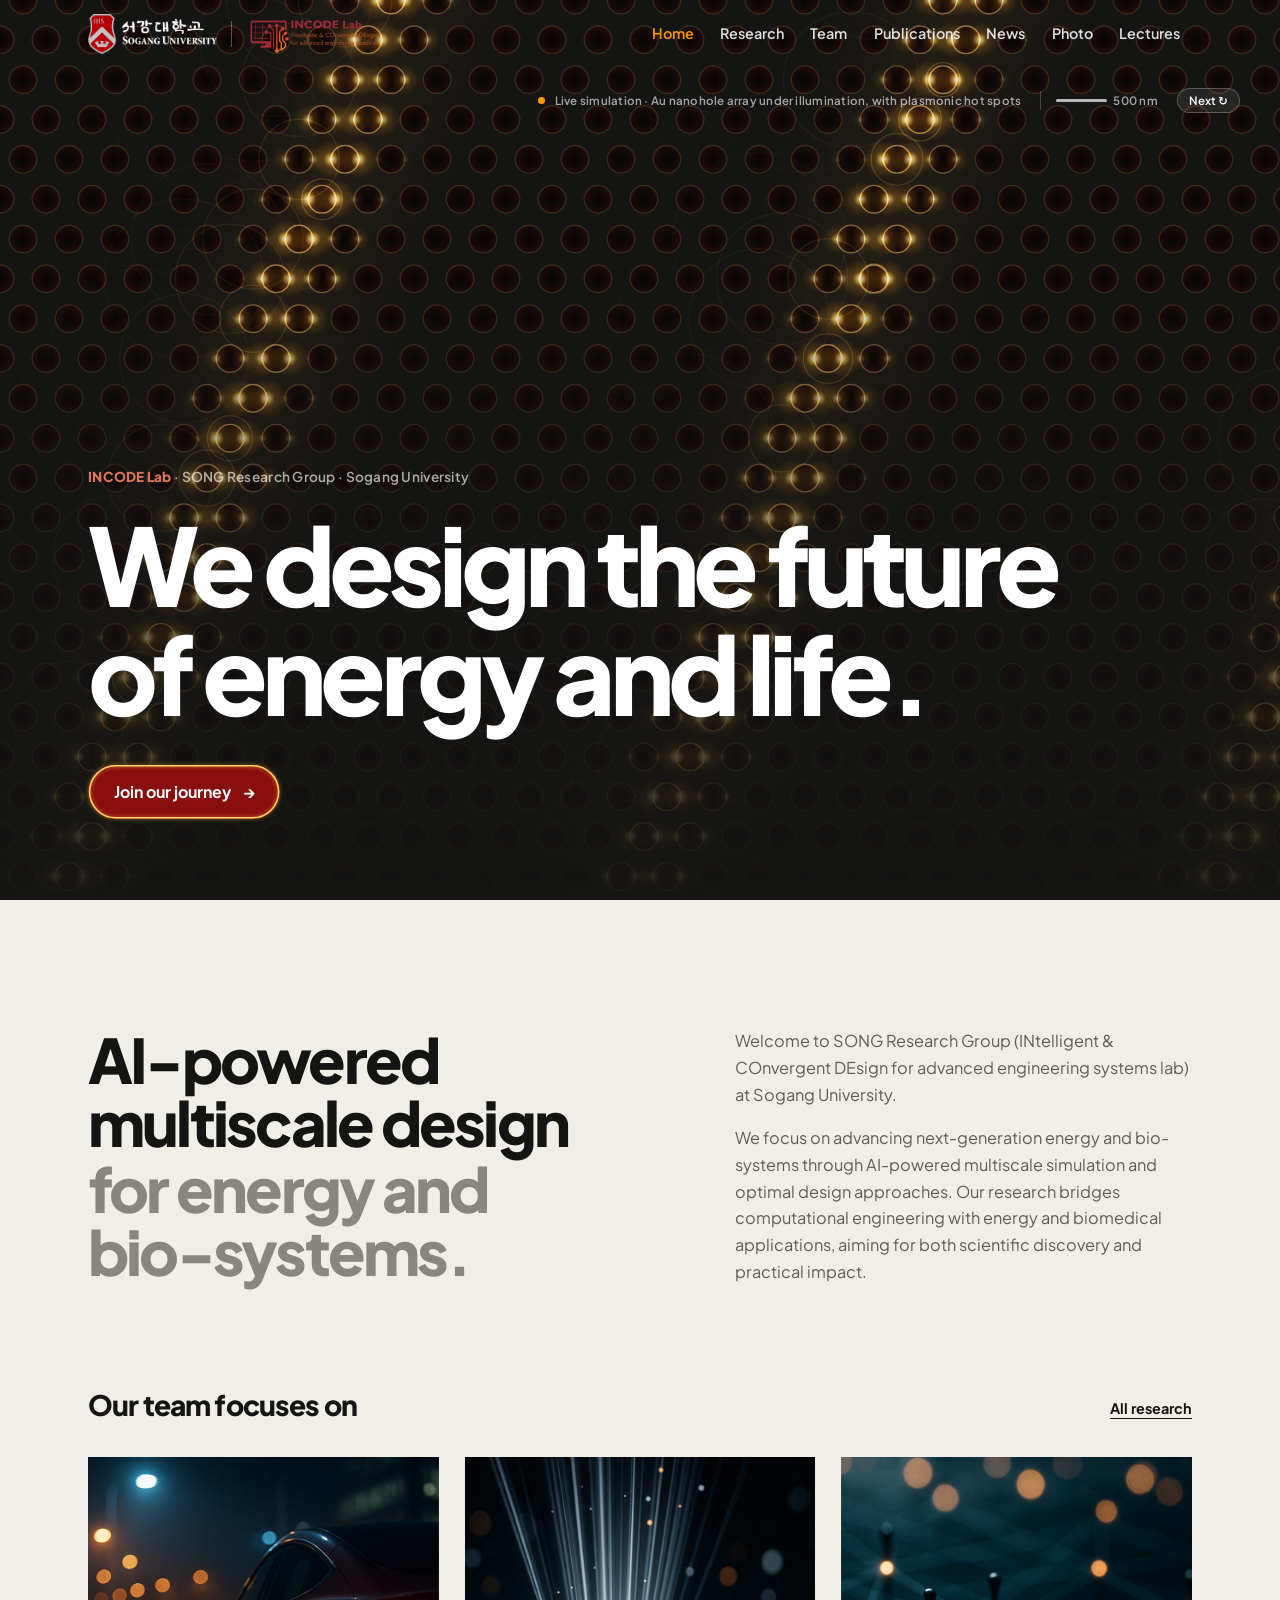
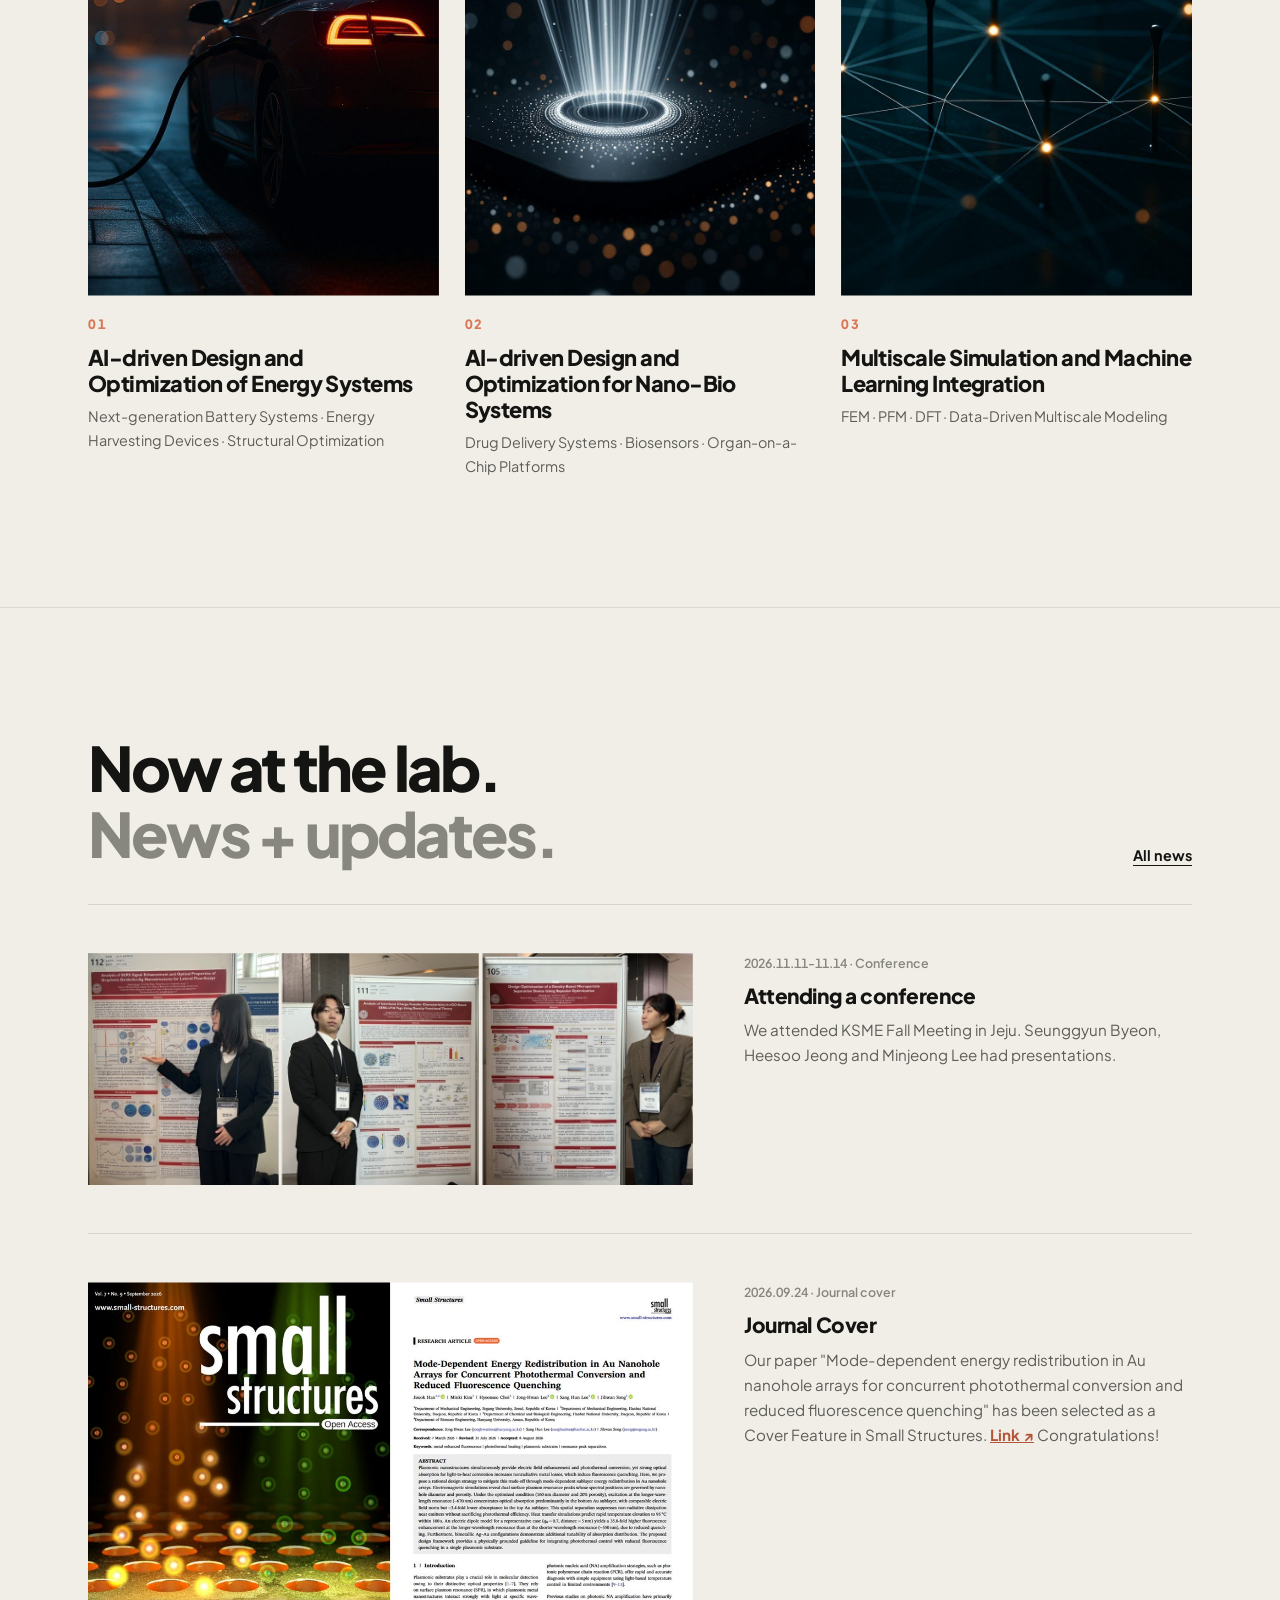
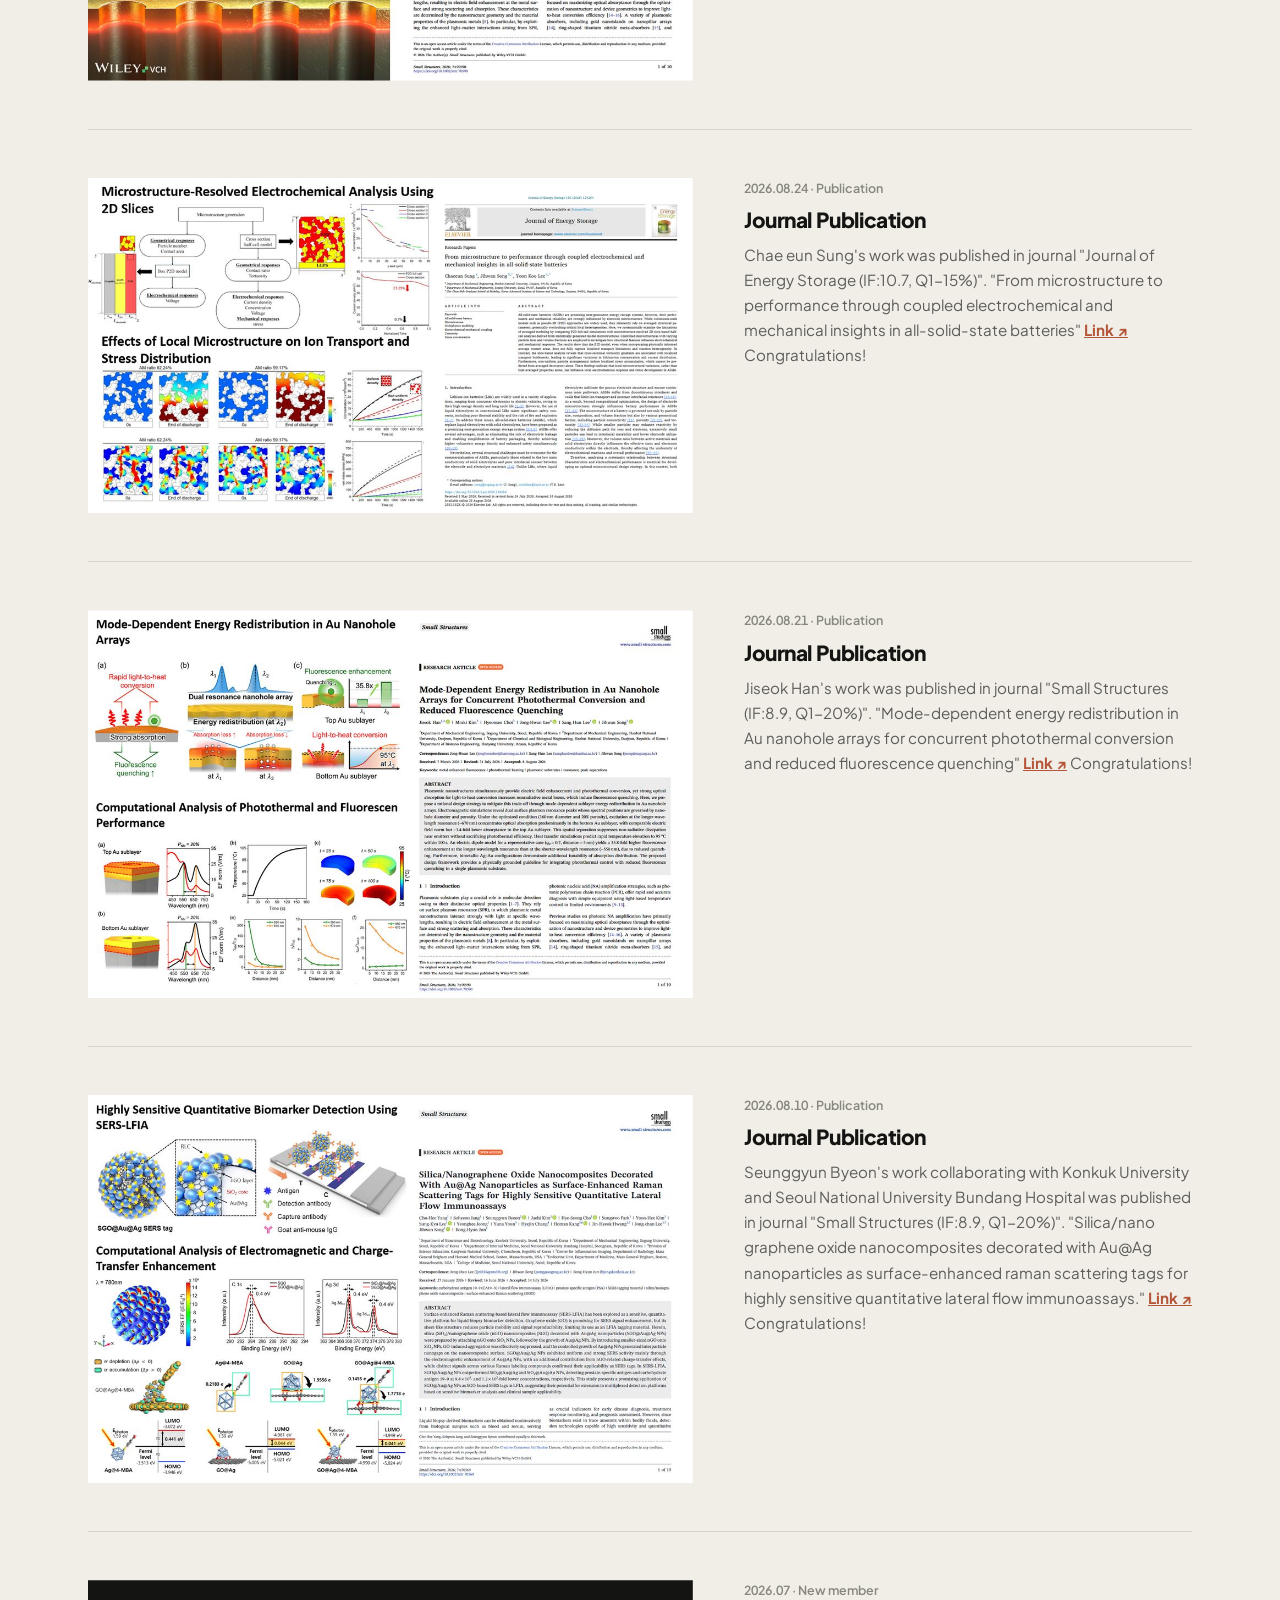
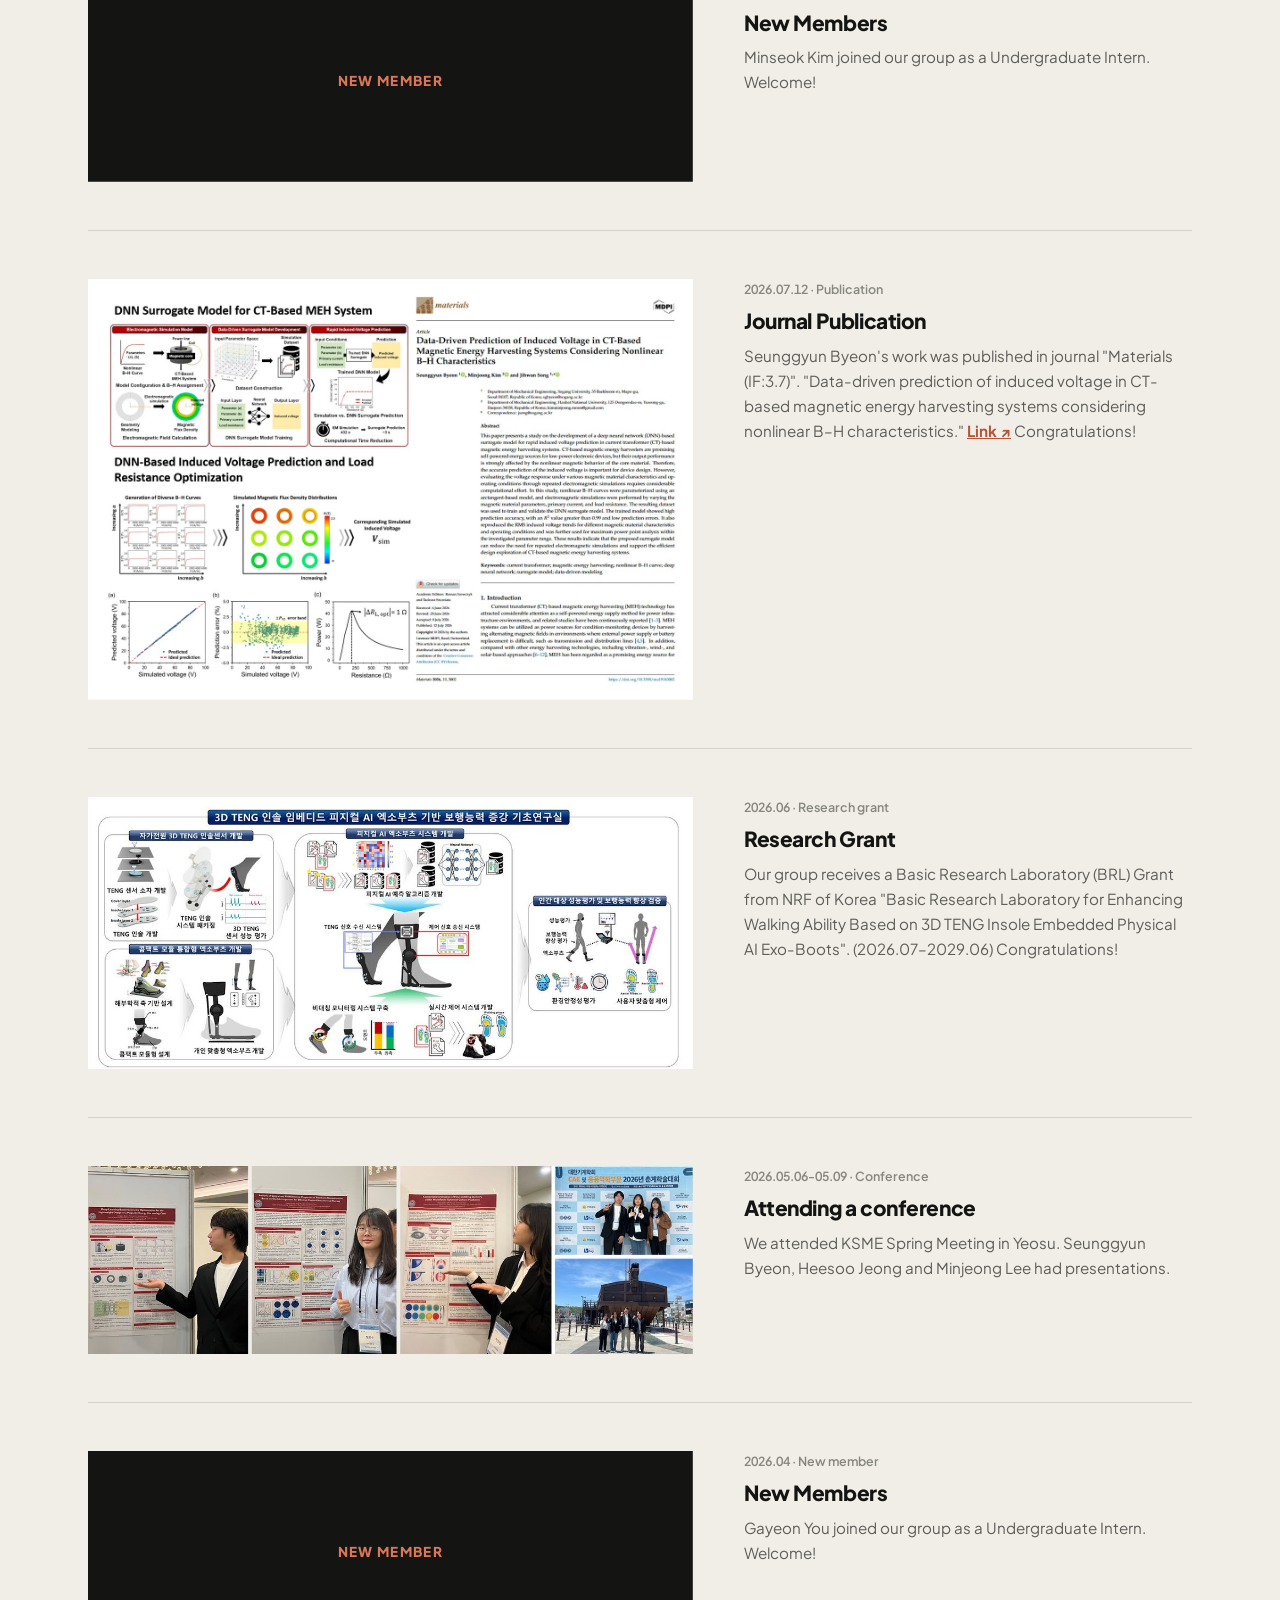
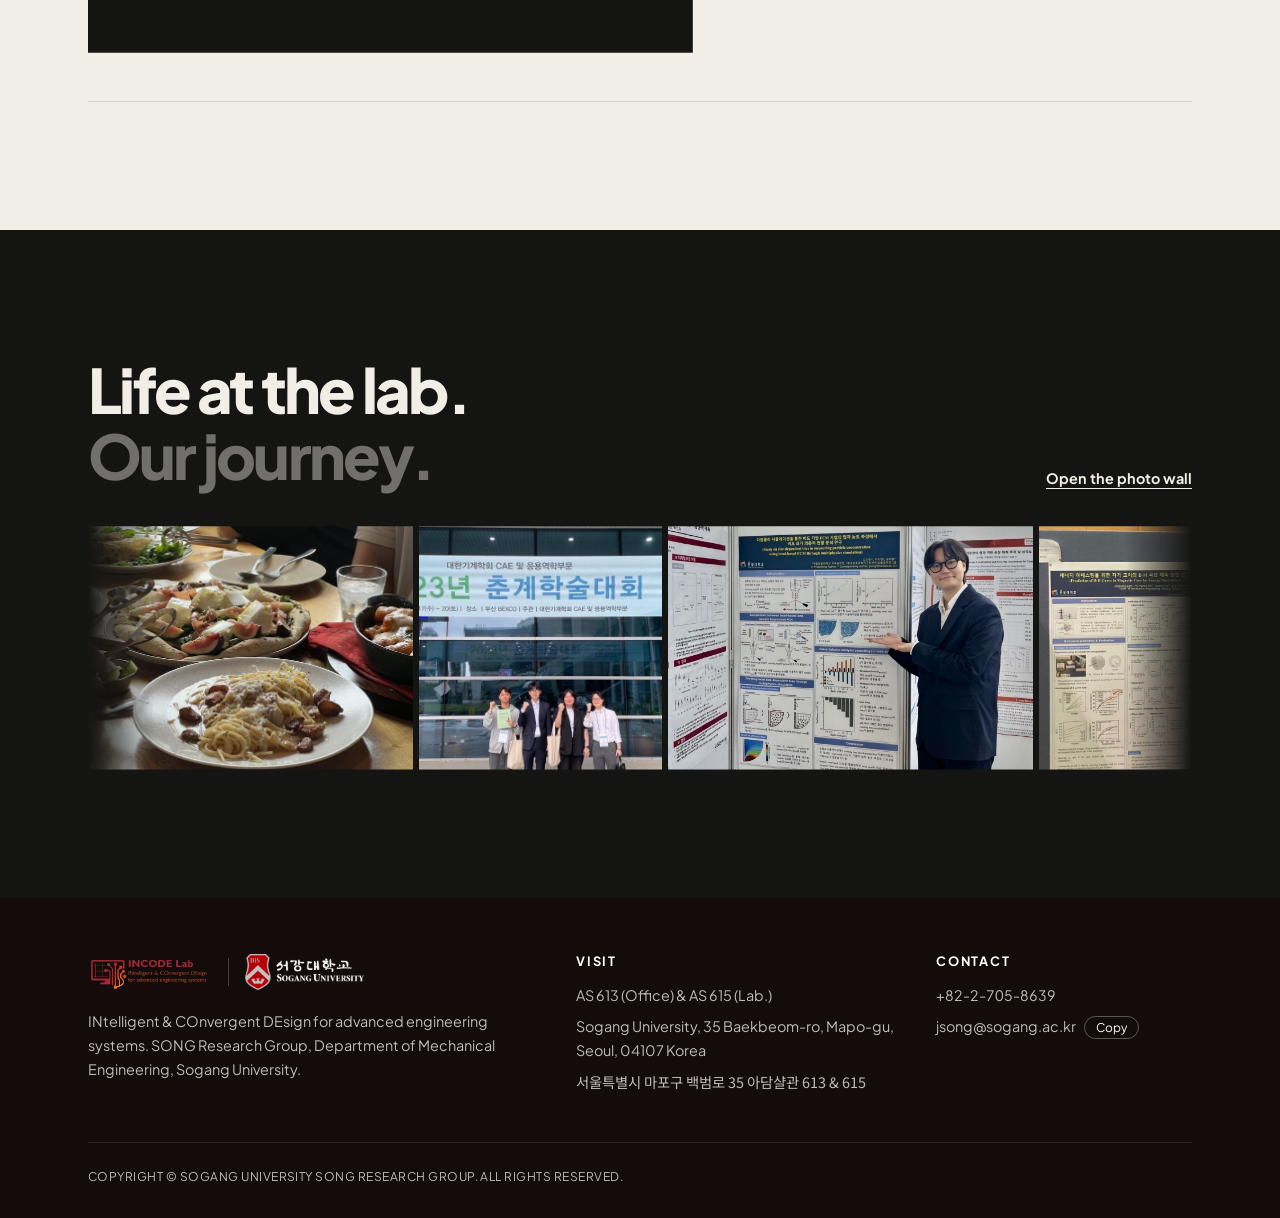
==== index.html @ 2723e470 "Papers attach to member and alumni cards by author name; Q1-N% notation, no JCI/JIF Co-Authored-By: " ====
<!doctype html>
<html lang="en">
<head>
<meta charset="utf-8">
<meta name="viewport" content="width=device-width, initial-scale=1, viewport-fit=cover">
<title>INCODE Lab · Sogang</title>
<meta name="description" content="INCODE Lab (SONG Research Group), Department of Mechanical Engineering, Sogang University. AI-powered multiscale design of energy, nano-bio and intelligent engineering systems.">
<link rel="icon" href="img/logos/incode.png">
<link rel="preconnect" href="https://fonts.googleapis.com">
<link rel="preconnect" href="https://fonts.gstatic.com" crossorigin>
<link rel="stylesheet" href="https://fonts.googleapis.com/css2?family=Plus+Jakarta+Sans:ital,wght@0,400;0,500;0,600;0,700;0,800;1,400&family=Noto+Sans+KR:wght@400;500;700&display=swap">
<link rel="stylesheet" href="css/style.css?v=176">
</head>
<body>
<!--
  내용 수정은 이 파일이 아니라 data/ 폴더의 파일에서 하세요.
  자세한 방법은 README.md 를 참고하세요.
-->
<header class="top" id="top">
  <div class="wrap bar">
    <a class="brand" href="#home" aria-label="INCODE Lab home">
      <img class="sogang" src="img/logos/sogang.png" alt="Sogang University"><span class="sep"></span><img src="img/logos/incode.png" alt="INCODE Lab">
    </a>
    <button class="menu-btn" id="menuBtn" type="button" aria-expanded="false" aria-controls="nav">Menu</button>
    <nav class="nav" id="nav" aria-label="Pages">
      <a href="#home">Home</a>
      <a href="#research">Research</a>
      <a href="#team">Team</a>
      <a href="#publications">Publications</a>
      <a href="#news">News</a>
      <a href="#photo">Photo</a>
      <a href="#lectures">Lectures</a>
      <p class="nav-foot"><b>INCODE Lab · Sogang University</b><br><span class="mail">jsong@sogang.ac.kr</span></p>
    </nav>
  </div>
</header>

<main>
<!-- ================= HOME ================= -->
<div class="page hx" data-page="home">
  <!-- [data-rv]: revealed on scroll by js/app.js (big lines slide up, card images wipe in) -->
  <section class="hx-hero">
    <canvas id="heroCanvas" aria-hidden="true"></canvas>
    <div class="hero-cap" aria-hidden="true"><span class="dot"></span><span id="heroCapText"></span><span class="scalebar" id="heroScale"></span><button type="button" id="heroNext" aria-label="Show another research simulation">Next ↻</button></div>
    <div class="wrap hx-hero-in" data-rv>
      <p class="hx-kicker"><span class="o">INCODE Lab</span> · SONG Research Group · Sogang University</p>
      <h1 class="hx-big"><span class="ln"><span>We design the future</span></span><span class="ln"><span>of energy and life<span class="hx-dot" id="heroDot">.</span></span></span></h1>
      <button type="button" class="hx-cta" id="joinOpen">Join our journey <span aria-hidden="true">→</span><svg class="cta-ring" aria-hidden="true"></svg></button>
    </div>
  </section>

  <section class="hx-sec">
    <div class="wrap">
      <div class="hx-intro" data-rv>
        <h2 class="hx-h"><span class="ln"><span>AI-powered multiscale design</span></span><span class="ln dim"><span>for energy and bio-systems.</span></span></h2>
        <div class="hx-copy">
          <p>Welcome to SONG Research Group (INtelligent &amp; COnvergent DEsign for advanced engineering systems lab) at Sogang University.</p>
          <p>We focus on advancing next-generation energy and bio-systems through AI-powered multiscale simulation and optimal design approaches. Our research bridges computational engineering with energy and biomedical applications, aiming for both scientific discovery and practical impact.</p>
        </div>
      </div>
      <div class="hx-head" data-rv><h3>Our team focuses on</h3><a class="hx-link" href="#research">All research</a></div>
      <div class="hx-cards" id="hxResearch"></div>
    </div>
  </section>

  <section class="hx-sec hx-line">
    <div class="wrap">
      <div class="hx-head" data-rv><h2 class="hx-h"><span class="ln"><span>Now at the lab.</span></span><span class="ln dim"><span>News + updates.</span></span></h2><a class="hx-link" href="#news">All news</a></div>
      <div class="hx-news" id="homeNews"></div>
    </div>
  </section>

  <section class="hx-sec hx-dark">
    <div class="wrap">
      <div class="hx-head" data-rv><h2 class="hx-h"><span class="ln"><span>Life at the lab.</span></span><span class="ln dim"><span>Our journey.</span></span></h2><a class="hx-link" href="#photo" id="hxWall">Open the photo wall</a></div>
      <div class="hx-strip" id="hxStrip" data-rv></div>
    </div>
  </section>

  <!-- "Join our journey" opens as a card over the page (button on the first screen) -->
  <dialog class="hx-dlg" id="joinDlg" aria-labelledby="joinTitle" data-lang="ko">
    <button type="button" class="hx-x" id="joinClose" aria-label="Close">✕</button>
    <div class="join">
      <div class="txt">
        <h2 class="hx-h" id="joinTitle">Join our journey!</h2>
        <div class="lang" role="group" aria-label="Language"><button type="button" data-l="ko" aria-pressed="true">한국어</button><button type="button" data-l="en" aria-pressed="false">English</button></div>
        <p class="ko lead">우리 연구실은 도전적이고 창의적인 문제 해결에 열정을 가진 학부생 및 대학원생과 함께 하기를 기다립니다. 기계공학, 바이오, 에너지, 인공지능 등 다양한 융합 분야에 관심이 있다면 누구든지 지원 가능합니다.</p>
        <p class="ko">연구 내용이나 진학, 인턴십, 연구실 생활 등에 대해 궁금한 점이 있다면 편하게 <span class="mail">jsong@sogang.ac.kr</span>로 연락 주세요.</p>
        <div id="hiring"></div>
        <p class="en">We welcome motivated and curious students to explore new frontiers in intelligent system design, nano-bio systems, and energy technologies. If you're ready to learn, create, and grow together, reach out to <span class="mail">jsong@sogang.ac.kr</span> for more information!</p>
        <p class="closing">At SONG group, we are building an open, collaborative environment where industry and academia meet to drive real-world innovation. We invite you to explore the future of simulation-driven, AI-enhanced engineering for energy and healthcare systems with us.</p>
        <div id="hiringEn"></div>
      </div>
      <div class="photo"><img src="img/home/join-photo.jpg" alt="INCODE Lab members in a photo booth strip" loading="lazy"></div>
    </div>
  </dialog>
</div>

<!-- ================= RESEARCH ================= -->
<div class="page" data-page="research" hidden>
  <section class="banner"><img class="bg" src="img/banners/research.jpg" alt="">
    <div class="wrap"><p class="crumb"><a href="#home">Home</a> / Researches</p><h1>Researches</h1></div>
  </section>
  <div class="subnav"><div class="wrap" id="thrustNav"></div></div>
  <div id="thrusts"></div>
</div>

<!-- ================= TEAM ================= -->
<div class="page" data-page="team" hidden>
  <section class="banner"><img class="bg" src="img/banners/team.jpg" alt="">
    <div class="wrap"><p class="crumb"><a href="#home">Home</a> / Team</p><h1>Team</h1></div>
  </section>
  <div class="subnav"><div class="wrap" id="teamNav"></div></div>
  <section class="sec" id="t-pi"><div class="wrap"><div class="pi" id="pi"></div></div></section>
  <section class="sec alt" id="t-researchers"><div class="wrap"><div class="sec-head"><div><p class="eyebrow">Researchers</p><h2>Current members</h2></div></div><div id="people"></div></div></section>
  <section class="sec" id="t-alumni"><div class="wrap"><div class="sec-head"><div><p class="eyebrow">Alumni</p><h2>Where they are now</h2></div></div><div class="alumni" id="alumni"></div></div></section>
</div>

<!-- ================= PUBLICATIONS ================= -->
<div class="page" data-page="publications" hidden>
  <section class="banner"><img class="bg" src="img/banners/publications.jpg" alt="">
    <div class="wrap"><p class="crumb"><a href="#home">Home</a> / Publications</p><h1>Publications</h1></div>
  </section>
  <div class="subnav"><div class="wrap" id="pubNav"></div></div>
  <section class="sec"><div class="wrap">
    <div class="pubsec" id="p-prep"><h2>In preparation</h2><ol class="plist" id="prepList"></ol></div>
    <div class="pubsec" id="p-journals">
      <h2>International journals</h2>
      <div class="pubbar">
        <div class="chips" id="years" role="group" aria-label="Filter by year"></div>
        <label class="search"><input id="pubSearch" type="search" placeholder="Search title, author, journal" aria-label="Search publications"></label>
      </div>
      <p class="legend">† Equal contribution · * Corresponding author · <u>Underlined</u>: group member</p>
      <div id="pubList" aria-live="polite" style="margin-top:1.5rem"></div>
    </div>
  </div></section>
</div>

<!-- ================= NEWS ================= -->
<div class="page" data-page="news" hidden>
  <section class="banner"><img class="bg" src="img/banners/news.jpg" alt="">
    <div class="wrap"><p class="crumb"><a href="#home">Home</a> / News</p><h1>News</h1></div>
  </section>
  <div class="subnav"><div class="wrap" id="newsYears" aria-label="Jump to year"></div></div>
  <section class="sec nlog-sec"><div class="wrap"><div class="nlog" id="newsList"></div></div></section>
</div>

<!-- ================= PHOTO ================= -->
<div class="page" data-page="photo" hidden>
  <section class="banner"><img class="bg" src="img/banners/photo.jpg" alt="">
    <div class="wrap"><p class="crumb"><a href="#home">Home</a> / Photo</p><h1>Photo</h1></div>
  </section>
  <div class="subnav"><div class="wrap"><div class="chips" id="albumTabs" style="flex-wrap:nowrap" role="group" aria-label="Albums"></div></div></div>
  <section class="sec"><div class="wrap"><div class="album" id="album"></div></div></section>
</div>

<!-- ================= LECTURES ================= -->
<div class="page" data-page="lectures" hidden>
  <section class="banner"><img class="bg" src="img/banners/lectures.jpg" alt="">
    <div class="wrap"><p class="crumb"><a href="#home">Home</a> / Lectures</p><h1>Lectures</h1></div>
  </section>
  <section class="sec alt"><div class="wrap"><div class="lects" id="lects"></div></div></section>
</div>
</main>

<footer>
  <div class="wrap">
    <div class="cols">
      <div>
        <div class="logos"><img src="img/logos/incode.png" alt="INCODE Lab"><span class="sep"></span><img src="img/logos/sogang.png" alt="Sogang University"></div>
        <p class="about">INtelligent &amp; COnvergent DEsign for advanced engineering systems. SONG Research Group, Department of Mechanical Engineering, Sogang University.</p>
      </div>
      <div>
        <h4>Visit</h4>
        <div class="rows">
          <span>AS 613 (Office) &amp; AS 615 (Lab.)</span>
          <span>Sogang University, 35 Baekbeom-ro, Mapo-gu, Seoul, 04107 Korea</span>
          <span class="ko">서울특별시 마포구 백범로 35 아담샬관 613 &amp; 615</span>
        </div>
      </div>
      <div>
        <h4>Contact</h4>
        <div class="rows">
          <span class="num">+82-2-705-8639</span>
          <span><span id="mail">jsong@sogang.ac.kr</span><button class="copy-btn" id="copyMail" type="button">Copy</button></span>
        </div>
      </div>
    </div>
    <p class="bottom">COPYRIGHT © SOGANG UNIVERSITY SONG RESEARCH GROUP. ALL RIGHTS RESERVED.</p>
  </div>
</footer>

<div class="lb" id="lb" hidden role="dialog" aria-modal="true" aria-label="Image viewer">
  <div class="bar"><span id="lbCap"></span><button type="button" id="lbClose">Close ✕</button></div>
  <div class="stage"><img id="lbImg" alt=""></div>
  <div class="ctl"><button type="button" id="lbPrev">← Prev</button><span class="cnt" id="lbCnt"></span><button type="button" id="lbNext">Next →</button></div>
</div>

<!-- 내용 데이터 (여기를 수정하세요) -->
<script src="data/site.js?v=176"></script>
<script src="data/research.js?v=176"></script>
<script src="data/people.js?v=176"></script>
<script src="data/publications.js?v=176"></script>
<script src="data/news.js?v=176"></script>
<script src="data/photos.js?v=176"></script>
<!-- 사이트 동작 코드 (디자인/코드를 바꾸면 ?v= 숫자를 하나 올려 주세요. 방문자 브라우저가 새 파일을 받아요) -->
<script src="js/scenes.js?v=176"></script>
<script src="js/app.js?v=176"></script>
</body>
</html>
---- css/style.css ----
/* Layout: photographic page banners (from the lab's existing site) under a transparent header,
   a Sogang-crimson band on Home, then calm white/warm-grey content sections. Orange is the highlight. */
:root {
  --bg: #ffffff;
  --bg-alt: #f7f3f1;
  --card: #ffffff;
  --ink: #1d1717;
  --muted: #6d6261;
  --line: #ebe3e0;
  --crimson: #890f0f;
  --crimson-deep: #5c0a0a;
  --crimson-text: #9b1414;
  --orange: #ff9900;
  --orange-text: #c26a00;
  --orange-soft: #fff1dc;
  --night: #140b0b;
  --on-dark: #ffffff;
  --on-dark-muted: rgba(255, 255, 255, 0.72);
  --figure-bg: #ffffff;
  --shadow: 0 1px 2px rgba(40, 10, 10, 0.06), 0 8px 24px -12px rgba(40, 10, 10, 0.18);
  --font: "Plus Jakarta Sans", "Noto Sans KR", "Segoe UI", system-ui, sans-serif;
  --font-ko: "Noto Sans KR", "Plus Jakarta Sans", "Malgun Gothic", system-ui, sans-serif;
  --wrap: 74rem;
  --radius: 14px;
}
@media (prefers-color-scheme: dark) {
  :root:not([data-theme="light"]) {
    --bg: #121010; --bg-alt: #1a1615; --card: #1f1a19; --ink: #f3eeec; --muted: #ab9f9d; --line: #2e2726;
    --crimson-text: #f0787a; --orange-text: #ffb04a; --orange-soft: #3a2a14;
    --shadow: 0 1px 2px rgba(0, 0, 0, 0.3), 0 8px 24px -12px rgba(0, 0, 0, 0.6);
    color-scheme: dark;
  }
}
:root[data-theme="dark"] {
  --bg: #121010; --bg-alt: #1a1615; --card: #1f1a19; --ink: #f3eeec; --muted: #ab9f9d; --line: #2e2726;
  --crimson-text: #f0787a; --orange-text: #ffb04a; --orange-soft: #3a2a14;
  --shadow: 0 1px 2px rgba(0, 0, 0, 0.3), 0 8px 24px -12px rgba(0, 0, 0, 0.6);
  color-scheme: dark;
}

* { box-sizing: border-box; }
[hidden] { display: none !important; }
html { scroll-padding-top: 8rem; }
body { margin: 0; background: var(--bg); color: var(--ink); font-family: var(--font); font-size: 1rem; line-height: 1.65; -webkit-font-smoothing: antialiased; }
a { color: inherit; }
:focus-visible { outline: 2px solid var(--orange); outline-offset: 3px; border-radius: 4px; }
h1, h2, h3, h4 { margin: 0; line-height: 1.15; text-wrap: balance; letter-spacing: -0.015em; }
p { margin: 0; }
ul, ol { margin: 0; padding: 0; list-style: none; }
img { max-width: 100%; height: auto; }
button { font-family: inherit; }
.ko { font-family: var(--font-ko); word-break: keep-all; }
.wrap { max-width: var(--wrap); margin: 0 auto; padding-inline: clamp(16px, 4vw, 40px); }
.eyebrow { font-size: 0.75rem; font-weight: 700; letter-spacing: 0.16em; text-transform: uppercase; color: var(--crimson-text); }
.eyebrow.on-dark { color: var(--orange); }
.num { font-variant-numeric: tabular-nums; }
.btn { display: inline-flex; align-items: center; gap: 0.5rem; padding: 0.75rem 1.3rem; border-radius: 999px; font-weight: 600; font-size: 0.925rem; text-decoration: none; border: 1.5px solid transparent; cursor: pointer; transition: background .2s, color .2s, border-color .2s; }
.btn.primary { background: var(--orange); color: #1d1100; }
.btn.primary:hover { background: #ffad33; }
.btn.ghost { border-color: rgba(255,255,255,0.55); color: #fff; background: transparent; }
.btn.ghost:hover { background: rgba(255,255,255,0.12); }
.link-more { font-weight: 600; font-size: 0.925rem; color: var(--crimson-text); text-decoration: none; white-space: nowrap; }
.link-more:hover { text-decoration: underline; text-underline-offset: 4px; }
.chips { display: flex; flex-wrap: wrap; gap: 0.45rem; }
.chips button { flex-shrink: 0; padding: 0.45rem 0.95rem; border-radius: 999px; font-size: 0.85rem; font-weight: 600; cursor: pointer; background: var(--card); border: 1px solid var(--line); color: var(--muted); }
.chips button:hover { color: var(--ink); }
.chips button[aria-pressed="true"] { background: var(--crimson); border-color: var(--crimson); color: #fff; }
.chips button .c { font-weight: 500; opacity: 0.7; margin-left: 0.3rem; font-size: 0.78rem; }
.pill { display: inline-block; font-size: 0.72rem; font-weight: 700; letter-spacing: 0.02em; padding: 0.2rem 0.6rem; border-radius: 999px; background: var(--orange-soft); color: var(--orange-text); white-space: nowrap; }
.pill.crimson { background: color-mix(in srgb, var(--crimson) 12%, transparent); color: var(--crimson-text); }
.pill.grey { background: var(--bg-alt); color: var(--muted); }
[data-lb] { cursor: zoom-in; }
.zoom { overflow: hidden; }
.zoom img { transition: transform .6s cubic-bezier(.2,.7,.2,1); }
.zoom:hover img { transform: scale(1.05); }
@media (prefers-reduced-motion: reduce) { .zoom img { transition: none; } .zoom:hover img { transform: none; } }

/* ---------- header ---------- */
.top { position: fixed; inset: 0 0 auto 0; z-index: 30; padding-top: env(safe-area-inset-top, 0px); transition: background .3s, box-shadow .3s; }
.top.solid { background: rgba(20, 11, 11, 0.94); backdrop-filter: blur(10px); -webkit-backdrop-filter: blur(10px); box-shadow: 0 1px 0 rgba(255,255,255,0.06); }
.top .bar { display: flex; align-items: center; gap: 1.25rem; height: 4.25rem; position: relative; }
.brand { display: flex; align-items: center; gap: 0.9rem; text-decoration: none; flex-shrink: 0; }
.brand img { height: 2.5rem; width: auto; display: block; }
.brand .sep { width: 1px; height: 1.6rem; background: rgba(255,255,255,0.3); }
.nav { display: flex; gap: 0.15rem; margin-left: auto; }
.nav a { color: rgba(255,255,255,0.86); text-decoration: none; font-size: 0.9rem; font-weight: 600; padding: 0.5rem 0.75rem; border-radius: 999px; white-space: nowrap; }
.nav a:hover { color: #fff; background: rgba(255,255,255,0.1); }
.nav a[aria-current="page"] { color: var(--orange); }
.nav .nav-foot, .hx-dlg .lang, .hx-dlg .en-only { display: none; }
.menu-btn { display: none; margin-left: auto; background: transparent; border: 1.5px solid rgba(255,255,255,0.45); color: #fff; border-radius: 999px; padding: 0.45rem 0.95rem; font-weight: 600; font-size: 0.85rem; cursor: pointer; }
@media (max-width: 920px) {
  .menu-btn { display: inline-block; }
  /* phone menu (option A): an ivory sheet under the header, quiet list with arrows, lab name + e-mail at the bottom */
  .top .bar { position: static; }
  .nav { display: none; position: absolute; left: 0; right: 0; top: 100%; height: calc(100vh - 4.25rem - env(safe-area-inset-top, 0px)); height: calc(100dvh - 4.25rem - env(safe-area-inset-top, 0px)); overflow-y: auto; background: #f0eee6; flex-direction: column; padding: 0.75rem 24px 1.5rem; gap: 0; }
  .nav.open { display: flex; }
  .nav a { display: flex; justify-content: space-between; align-items: center; padding: 0.95rem 0; border-radius: 0; border-bottom: 1px solid rgba(20,20,19,0.08); color: #141413; font-size: 1.2rem; font-weight: 600; white-space: normal; }
  .nav a::after { content: "→"; font-weight: 400; font-size: 1rem; color: rgba(20,20,19,0.3); }
  .nav a:hover { background: none; color: #141413; }
  .nav a[aria-current="page"], .nav a[aria-current="page"]::after { color: #b4553a; }
  .nav.open a { animation: nav-in .45s cubic-bezier(.2,.7,.1,1) both; }
  .nav.open a:nth-child(2) { animation-delay: .03s; } .nav.open a:nth-child(3) { animation-delay: .06s; } .nav.open a:nth-child(4) { animation-delay: .09s; }
  .nav.open a:nth-child(5) { animation-delay: .12s; } .nav.open a:nth-child(6) { animation-delay: .15s; } .nav.open a:nth-child(7) { animation-delay: .18s; }
  .nav .nav-foot { display: block; margin-top: auto; padding-top: 1.5rem; font-size: 0.8rem; line-height: 1.7; color: #5e5d59; }
  .nav .nav-foot b { color: #141413; font-weight: 700; }
  .top:has(.nav.open) { background: #f0eee6; box-shadow: 0 1px 0 rgba(20,20,19,0.08); }
  .top:has(.nav.open) .menu-btn { color: #141413; border-color: rgba(20,20,19,0.3); }
  html:has(.nav.open) { overflow: hidden; }
  .brand .sogang, .brand .sep { display: none; }
}

/* ---------- banners ---------- */
.banner { position: relative; color: var(--on-dark); background: var(--night); overflow: hidden; isolation: isolate; }
.banner > img.bg { position: absolute; inset: 0; width: 100%; height: 100%; object-fit: cover; z-index: -2; }
.banner::after { content: ""; position: absolute; inset: 0; z-index: -1; background: linear-gradient(90deg, rgba(14,6,6,0.82) 0%, rgba(14,6,6,0.55) 45%, rgba(14,6,6,0.2) 100%), linear-gradient(0deg, rgba(14,6,6,0.6) 0%, transparent 45%); }
/* bottom padding also covers the space the removed subtitle used, so banners keep their height */
.banner .wrap { padding-block: calc(env(safe-area-inset-top, 0px) + 8.5rem) 6rem; }
.banner .crumb { font-size: 0.8rem; color: var(--on-dark-muted); font-weight: 500; }
.banner .crumb a { text-decoration: none; }
.banner .crumb a:hover { color: #fff; }
.banner h1 { font-size: clamp(2.4rem, 6vw, 3.8rem); font-weight: 800; margin-top: 0.6rem; }
.banner .sub { max-width: 42rem; color: var(--on-dark-muted); margin-top: 0.8rem; font-size: 1.05rem; }
.subnav { position: sticky; top: calc(env(safe-area-inset-top, 0px) + 4.25rem); z-index: 10; background: color-mix(in srgb, var(--bg) 92%, transparent); backdrop-filter: blur(10px); -webkit-backdrop-filter: blur(10px); border-bottom: 1px solid var(--line); }
.subnav .wrap { display: flex; gap: 0.35rem; overflow-x: auto; scrollbar-width: none; padding-block: 0.7rem; }
.subnav .wrap::-webkit-scrollbar { display: none; }
.subnav .wrap > button { flex-shrink: 0; background: none; border: 0; padding: 0.5rem 0.9rem; border-radius: 999px; font-weight: 600; font-size: 0.9rem; color: var(--muted); cursor: pointer; }
.subnav .wrap > button:hover { color: var(--crimson-text); background: color-mix(in srgb, var(--crimson) 9%, transparent); }

/* ---------- sections ---------- */
.sec { padding-block: clamp(3.5rem, 8vw, 6rem); }
.sec.alt { background: var(--bg-alt); }
.sec-head { display: flex; flex-wrap: wrap; align-items: end; justify-content: space-between; gap: 1rem 2rem; margin-bottom: 2.5rem; }
.sec-head h2 { font-size: clamp(1.8rem, 3.6vw, 2.5rem); font-weight: 800; margin-top: 0.5rem; }

/* ---------- home ---------- */
/* Home: calm ivory page (Anthropic-like layout), bold black/white grotesk look (Media Lab-like), quiet reveals */
.hx { --ivory: #f0eee6; --ink2: #141413; --dim: #87867f; --clay: #d97757; --slate: #141413; background: var(--ivory); color: var(--ink2); }
.hx-sec { padding-block: clamp(5rem, 10vw, 8.5rem); }
.hx-line { border-top: 1px solid rgba(20,20,19,0.1); }
.hx-h { font-size: clamp(2.2rem, 4.8vw, 4.2rem); font-weight: 800; letter-spacing: -0.045em; line-height: 1.02; }
.hx .dim { color: var(--dim); }
.ln { display: block; overflow: hidden; padding-bottom: 0.2em; margin-bottom: -0.14em; }
.ln > span { display: inline-block; }
/* hero: black, live research simulation, one big sentence at the bottom */
.hx-hero { position: relative; min-height: 100vh; min-height: 100svh; background: var(--slate); color: #fff; overflow: hidden; isolation: isolate; display: grid; align-items: end; }
.hx-hero canvas { position: absolute; inset: 0; width: 100%; height: 100%; z-index: -2; display: block; }
.hx-hero::after { content: ""; position: absolute; inset: 0; z-index: -1; pointer-events: none; background: linear-gradient(0deg, rgba(20,20,19,0.94) 0%, rgba(20,20,19,0.6) 35%, rgba(20,20,19,0.12) 70%); }
.hx-hero .hero-cap { top: 5.5rem; bottom: auto; }
.hx-hero-in { width: 100%; padding-bottom: clamp(3rem, 9vh, 6.5rem); }
.hx-kicker { font-size: 0.85rem; font-weight: 600; letter-spacing: 0.02em; color: rgba(240,238,230,0.7); margin-bottom: 1.5rem; }
.hx-kicker .o { color: var(--clay); font-weight: 800; }
.hx-big { font-size: clamp(3rem, 8.4vw, 8.4rem); font-weight: 800; letter-spacing: -0.055em; line-height: 0.95; }
/* seasonal full stop: stays a dot, then squishes and pops into the icon like jelly, holds ~5s, pops back; 17s cycle (first pop ~3s after load) */
.hx-dot.icon { position: relative; display: inline-block; cursor: pointer; -webkit-tap-highlight-color: transparent; }
.hx-dot.icon::after { content: ""; position: absolute; left: -0.05em; right: -0.35em; top: 0.25em; bottom: 0; } /* bigger click/tap area */
.hx-dot.icon:focus-visible { outline: 2px solid var(--clay, #d97757); outline-offset: 2px; border-radius: 4px; }
.hx-dot.icon .pd { display: inline-block; transform-origin: 50% 82%; animation: dot-pop 17s cubic-bezier(.3,.7,.4,1) -4s infinite; }
.hx-dot.icon svg { position: absolute; left: 0.06em; bottom: 0.052em; width: 0.5em; height: 0.5em; overflow: visible; transform-origin: 30% 100%; transform: scale(0); animation: icon-pop 17s cubic-bezier(.3,.7,.4,1) -4s infinite; }
@keyframes dot-pop {
  0%, 41.18% { transform: scale(1); }
  43.53% { transform: scale(1.45, 0.55); }
  45.29%, 89.12% { transform: scale(0); }
  91.18% { transform: scale(0.75, 1.3); }
  92.94% { transform: scale(1.18, 0.85); }
  94.71% { transform: scale(0.94, 1.06); }
  96.47%, 100% { transform: scale(1); }
}
@keyframes icon-pop {
  0%, 45.59% { transform: scale(0); }
  47.94% { transform: scale(1.28, 0.74); }
  49.82% { transform: scale(0.86, 1.16); }
  51.71% { transform: scale(1.07, 0.94); }
  53.53% { transform: scale(0.98, 1.02); }
  55%, 85.29% { transform: scale(1); }
  87.35% { transform: scale(1.22, 0.8); }
  89.41%, 100% { transform: scale(0); }
}
/* Seollal: the magpie pops out of the dot, flaps up and perches on the "e", then flies back down and pops into the dot again */
.hx-dot.fly svg { animation-name: magpie-fly; transform-origin: 55% 82%; } /* turn around and land on the feet */
.hx-dot .wing { opacity: 0; }
.hx-dot.fly .wing { animation: wing-show 17s linear -4s infinite; }
.hx-dot .wu, .hx-dot .wd { animation: wing-pose .26s linear infinite; } /* cartoon flapping: wing-up and wing-down poses swap ~4 times a second */
.hx-dot .wd { animation-delay: -.13s; }
@keyframes wing-pose { 0%, 49.9% { opacity: 1; } 50%, 100% { opacity: 0; } }
.hx-dot.fly .fold { animation: fold-hide 17s linear -4s infinite; } /* the folded-wing patch hides while the wings are open */
@keyframes fold-hide { 0%, 54.8% { opacity: 1; } 55.2%, 61% { opacity: 0; } 61.4%, 79.3% { opacity: 1; } 79.7%, 85% { opacity: 0; } 85.4%, 100% { opacity: 1; } }
@keyframes wing-show { 0%, 54.8% { opacity: 0; } 55.2%, 61% { opacity: 1; } 61.4%, 79.3% { opacity: 0; } 79.7%, 85% { opacity: 1; } 85.4%, 100% { opacity: 0; } }
@keyframes magpie-fly {
  0%, 45.59% { transform: scale(0); }
  47.94% { transform: scale(1.28, 0.74); }
  49.82% { transform: scale(0.86, 1.16); }
  51.71% { transform: scale(1.07, 0.94); }
  53.5% { transform: scale(1); }
  55% { transform: scale(-1, 1); }
  58% { transform: translate(-0.32em, -0.8em) scale(-1, 1) rotate(8deg); }
  61% { transform: translate(-0.6em, -0.46em) scale(-1.08, 0.88); }
  62.5% { transform: translate(-0.6em, -0.46em) scale(-1, 1); }
  64%, 79% { transform: translate(-0.6em, -0.46em) scale(1); }
  82% { transform: translate(-0.32em, -0.8em) scale(1) rotate(8deg); }
  85.29% { transform: scale(1); }
  87.35% { transform: scale(1.22, 0.8); }
  89.41%, 100% { transform: scale(0); }
}
/* birthday cake: flames flicker, then blow out while the cake is showing, with a wisp of smoke (same 17s clock) */
.hx-dot .flame, .hx-dot .fl, .hx-dot .smoke { transform-box: fill-box; transform-origin: 50% 100%; }
.hx-dot .flame { animation: flame-out 17s ease-in -4s infinite; }
.hx-dot .fl { animation: flicker .5s ease-in-out infinite alternate; }
.hx-dot .flame:nth-of-type(2) .fl { animation-delay: -.2s; } .hx-dot .flame:nth-of-type(3) .fl { animation-delay: -.35s; }
.hx-dot .smoke { opacity: 0; animation: smoke-up 17s ease-out -4s infinite; }
@keyframes flicker { from { transform: scale(0.92, 1.06) rotate(-3deg); } to { transform: scale(1.05, 0.94) rotate(3deg); } }
@keyframes flame-out { 0%, 73% { transform: scale(1); opacity: 1; } 74.5% { transform: scale(0.7, 1.15) skewX(-14deg); opacity: 1; } 76%, 100% { transform: scale(0, 0.2); opacity: 0; } }
@keyframes smoke-up { 0%, 75.5% { opacity: 0; transform: translateY(0) scaleY(0.6); } 77.5% { opacity: 0.85; } 85% { opacity: 0; transform: translateY(-3px) scaleY(1); } 100% { opacity: 0; } }
@media (prefers-reduced-motion: reduce) { .hx-dot.icon .pd, .hx-dot.icon svg, .hx-dot .flame, .hx-dot .fl, .hx-dot .smoke, .hx-dot .wing, .hx-dot .wu, .hx-dot .wd, .hx-dot .fold { animation: none; } }
/* intro + research cards */
.hx-intro { display: grid; grid-template-columns: minmax(0, 1.25fr) minmax(0, 1fr); gap: 2rem clamp(2rem, 6vw, 6rem); align-items: end; }
.hx-copy { display: grid; gap: 1rem; color: #5e5d59; font-size: 1.02rem; }
.hx-head { display: flex; flex-wrap: wrap; align-items: end; justify-content: space-between; gap: 1rem 2rem; margin-bottom: 2.25rem; }
.hx-sec .hx-intro + .hx-head { margin-top: clamp(4rem, 8vw, 6.5rem); }
.hx-head h3 { font-size: clamp(1.4rem, 2.2vw, 1.9rem); font-weight: 800; letter-spacing: -0.03em; }
.hx-link { font-size: 0.9rem; font-weight: 700; color: inherit; text-underline-offset: 4px; }
.hx-cards { display: grid; grid-template-columns: repeat(3, minmax(0, 1fr)); gap: clamp(1rem, 2vw, 1.75rem); }
.hx-card, .hx-ncard { display: grid; align-content: start; gap: 0.55rem; color: inherit; text-decoration: none; }
.hx-fig { display: block; overflow: hidden; background: var(--slate); margin-bottom: 0.6rem; }
.hx-fig img { display: block; width: 100%; height: 100%; object-fit: cover; }
.hx-card .hx-fig { aspect-ratio: 4 / 5; }
.hx-no { font-size: 0.8rem; font-weight: 800; letter-spacing: 0.12em; color: var(--clay); }
.hx-card b { font-size: clamp(1.2rem, 1.7vw, 1.45rem); font-weight: 800; letter-spacing: -0.025em; line-height: 1.2; }
.hx-card:hover b { text-decoration: underline; text-underline-offset: 4px; text-decoration-thickness: 2px; }
.hx-sub { font-size: 0.9rem; color: #5e5d59; }
/* news cards */
/* one story per row: big uncropped photo on the left, text on the right */
.hx-news { display: grid; gap: 0; border-top: 1px solid rgba(20,20,19,0.12); }
.hx-ncard { grid-template-columns: minmax(0, 1.35fr) minmax(0, 1fr); grid-template-rows: auto auto 1fr; column-gap: clamp(1.5rem, 4vw, 3.5rem); align-content: start; padding-block: clamp(2rem, 4vw, 3rem); border-bottom: 1px solid rgba(20,20,19,0.12); }
.hx-ncard .hx-fig { grid-column: 1; grid-row: 1 / span 3; margin-bottom: 0; }
.hx-ncard > :not(.hx-fig) { grid-column: 2; }
.hx-ncard .hx-meta { grid-row: 1; order: -1; }
.hx-ncard .hx-fig { background: transparent; }
.hx-ncard .hx-fig img { height: auto; object-fit: contain; }
.hx-ncard .hx-fig:has(.hx-blank) { aspect-ratio: 3 / 1; background: var(--slate); }
.hx-blank { display: grid; place-items: center; width: 100%; height: 100%; color: var(--clay); font-weight: 800; font-size: 0.85rem; letter-spacing: 0.1em; text-transform: uppercase; }
.hx-ncard b { font-size: 1.3rem; font-weight: 800; letter-spacing: -0.02em; line-height: 1.25; }
.hx-ncard .hx-sub { display: grid; gap: 0.35rem; font-size: 0.95rem; overflow-wrap: anywhere; }
.hx-ncard .hx-sub a { color: #b4553a; font-weight: 700; }
.hx-meta { font-size: 0.78rem; font-weight: 600; color: var(--dim); }
/* photo strip on black */
.hx-dark { background: var(--slate); color: #f0eee6; }
.hx-dark .dim { color: rgba(240,238,230,0.42); }
.hx-strip { overflow: hidden; height: clamp(10rem, 19vw, 17rem); -webkit-mask-image: linear-gradient(90deg, transparent, #000 6%, #000 94%, transparent); mask-image: linear-gradient(90deg, transparent, #000 6%, #000 94%, transparent); }
.hx-track { display: flex; gap: 6px; height: 100%; width: max-content; animation: drift-x var(--dur, 80s) linear infinite; }
.hx-track img { height: 100%; width: auto; flex: none; display: block; }
/* gap is included so the second copy lines up exactly where the first began */
@keyframes drift-x { to { transform: translateX(calc(-50% - 3px)); } }
@media (prefers-reduced-motion: reduce) { .hx-strip { overflow-x: auto; } .hx-track { animation: none; } }
/* first-screen button + "Join our journey" card (dialog) on ivory */
.hx-cta { margin-top: 2.25rem; display: inline-flex; align-items: center; gap: 0.75rem; padding: 0.85rem 1.6rem; border-radius: 999px; border: 0; background: var(--crimson); color: #fff; font: inherit; font-weight: 700; font-size: 1rem; cursor: pointer; transition: background .25s; }
.hx-cta:hover { background: #a51616; }
/* a thin gold spark travels once around the border at an even speed, then rests (every 4s).
   gold = the glow colour of the cover simulations (SPR_GOLD in js/scenes.js); the rect is sized by JS */
.hx-cta { position: relative; }
.cta-ring { position: absolute; inset: 0; width: 100%; height: 100%; overflow: visible; pointer-events: none; }
/* a gold line draws itself once around the border, flashes once when it closes, holds, fades slowly, repeats (12s, slow tempo) */
.cta-ring rect { fill: none; stroke-linecap: round; animation-duration: 12s; animation-iteration-count: infinite; }
.cta-ring .trail { stroke: rgb(255,214,110); stroke-width: 1.5; stroke-dasharray: 100 100; filter: drop-shadow(0 0 2px rgba(255,190,60,0.8)); animation-name: cta-trail; animation-timing-function: cubic-bezier(.55,0,.45,1); }
@keyframes cta-trail {
  0% { stroke-dashoffset: 100; opacity: 1; }
  30% { stroke-dashoffset: 0; stroke: rgb(255,214,110); stroke-width: 1.5; filter: drop-shadow(0 0 2px rgba(255,190,60,0.8)) drop-shadow(0 0 0 rgba(255,170,40,0)); }
  38% { stroke-dashoffset: 0; stroke: rgb(255,238,180); stroke-width: 2; filter: drop-shadow(0 0 4px rgba(255,210,100,0.9)) drop-shadow(0 0 8px rgba(255,170,40,0.5)); }
  50% { stroke-dashoffset: 0; stroke: rgb(255,214,110); stroke-width: 1.5; filter: drop-shadow(0 0 2px rgba(255,190,60,0.8)) drop-shadow(0 0 0 rgba(255,170,40,0)); opacity: 1; }
  70% { stroke-dashoffset: 0; opacity: 1; }
  90%, 100% { stroke-dashoffset: 0; opacity: 0; }
}
/* the label glows at the same moment the line closes (same 12s clock as the line) */
.hx-cta { animation: cta-text 12s cubic-bezier(.55,0,.45,1) infinite; }
@keyframes cta-text { 0%, 30% { text-shadow: 0 0 0 rgba(255,214,110,0); } 38% { text-shadow: 0 0 6px rgba(255,214,110,0.95), 0 0 1px rgba(255,250,225,0.9); } 50%, 100% { text-shadow: 0 0 0 rgba(255,214,110,0); } }
@keyframes nav-in { from { opacity: 0; transform: translateY(14px); } }
@media (prefers-reduced-motion: reduce) { .nav.open a { animation: none; } .cta-ring { display: none; } .hx-cta { animation: none; } }
.hx-dlg { width: min(64rem, calc(100% - 32px)); max-height: calc(100vh - 48px); overflow: auto; padding: clamp(1.75rem, 4vw, 3.25rem); border: 0; border-radius: 18px; background: #f0eee6; color: #141413; box-shadow: 0 40px 100px -30px rgba(0,0,0,0.7); }
.hx-dlg::backdrop { background: rgba(20,20,19,0.6); -webkit-backdrop-filter: blur(6px); backdrop-filter: blur(6px); }
.hx-dlg[open] { animation: dlg-in .45s cubic-bezier(.2,.75,.1,1); }
@keyframes dlg-in { from { opacity: 0; transform: translateY(24px) scale(0.97); } }
.hx-x { position: absolute; top: 0.4rem; right: 0.4rem; width: 2.4rem; height: 2.4rem; border: 0; background: transparent; color: #141413; font-size: 1.35rem; line-height: 1; cursor: pointer; opacity: 0.7; }
.hx-x:hover { opacity: 1; }
.hx .hx-dlg .join .en, .hx .hx-dlg .join .closing { color: #5e5d59; }
@media (prefers-reduced-motion: reduce) { .hx-dlg[open] { animation: none; } }
/* phones: the Join card stays a popup (page dimmed around it) with calmer type and Korean lines that break between words */
.hx-dlg .ko { word-break: keep-all; }
@media (max-width: 640px) {
  /* the card itself stays put and only its inside scrolls, so the close button can sit right in the corner */
  .hx-dlg { width: calc(100% - 32px); max-height: calc(100dvh - 64px); border-radius: 18px; padding: 0; overflow: hidden; }
  .hx-dlg .join { max-height: calc(100dvh - 64px); overflow-y: auto; padding: 1.1rem 20px 1.75rem; scrollbar-width: none; }
  .hx-dlg .join::-webkit-scrollbar { display: none; }
  .hx-x { top: 0.3rem; right: 0.3rem; background: #f0eee6; border-radius: 8px; z-index: 1; }
  .hx-dlg .join { gap: 2rem; }
  .hx-dlg .join .txt { gap: 1rem; }
  .hx-dlg .join h2 { font-size: 1.7rem; letter-spacing: -0.035em; padding: 0.3rem 2rem 0 0; }
  .hx-dlg .join .lead { font-size: 1.02rem; line-height: 1.75; }
  .hx-dlg .join .ko { font-size: 0.95rem; line-height: 1.75; }
  .hx-dlg .notice { box-shadow: none; border-radius: 0; padding: 1rem 1.1rem; background: #faf9f5; border: 0; border-left: 3px solid var(--clay); font-size: 0.92rem; line-height: 1.7; }
  .hx-dlg .join .en, .hx-dlg .join .closing { font-size: 0.88rem; line-height: 1.7; }
  .hx-dlg .join .en { padding-top: 1rem; border-top: 1px solid rgba(20,20,19,0.12); }
  /* phones: one language at a time so the whole card fits at a glance */
  .hx-dlg .lang { display: inline-flex; justify-self: start; padding: 3px; border-radius: 999px; background: rgba(20,20,19,0.07); }
  .hx-dlg .lang button { border: 0; background: none; padding: 0.4rem 0.95rem; border-radius: 999px; font: 600 0.82rem/1 inherit; font-family: inherit; color: #5e5d59; cursor: pointer; }
  .hx-dlg .lang button[aria-pressed="true"] { background: #fff; color: #141413; box-shadow: 0 1px 3px rgba(20,20,19,0.15); }
  .hx-dlg[data-lang="ko"] .join .en, .hx-dlg[data-lang="ko"] .join .closing, .hx-dlg[data-lang="en"] .join .ko { display: none; }
  /* English mode mirrors the Korean layout: two paragraphs in the same type, then the same notice box */
  .hx-dlg[data-lang="en"] .join .en, .hx-dlg[data-lang="en"] .join .closing { border-top: 0; padding-top: 0; font-size: 0.95rem; line-height: 1.75; color: #141413; }
  .hx-dlg[data-lang="en"] .join .en-only { display: grid; }
  .hx-dlg .join .photo { display: none; }
}
.hx .join .closing { color: #5e5d59; font-size: 0.95rem; }
.hx .mail { color: #b4553a; }
.hx .notice { color: var(--ink2); background: #faf9f5; border-color: rgba(20,20,19,0.1); border-left-color: var(--clay); }
.hx .notice b { color: #b4553a; }
/* reveals (.rv added by JS): lines slide up out of their mask, card images wipe up */
.rv .ln > span { transform: translateY(105%); transition: transform 1.1s cubic-bezier(.2,.75,.1,1); }
.rv .ln + .ln > span { transition-delay: .12s; }
.rv.in .ln > span { transform: none; }
/* research cards and the photo strip wipe in; news photos are never cropped, they only fade in with the card */
.hx-card.rv .hx-fig, .hx-strip.rv { clip-path: inset(100% 0 0 0); transition: clip-path 1.2s cubic-bezier(.2,.75,.1,1) var(--d, 0s); }
.hx-card.rv .hx-fig img { transform: scale(1.12); transition: transform 1.6s cubic-bezier(.2,.75,.1,1) var(--d, 0s); }
.rv.in .hx-fig, .hx-strip.rv.in { clip-path: inset(0 0 0 0); }
.rv.in .hx-fig img { transform: none; }
.hx-ncard.rv { opacity: 0; transform: translateY(30px); transition: opacity 1s ease var(--d, 0s), transform 1s cubic-bezier(.2,.75,.1,1) var(--d, 0s); }
.hx-ncard.rv.in { opacity: 1; transform: none; }
.hx-card.rv > :not(.hx-fig) { opacity: 0; transition: opacity .9s ease calc(var(--d, 0s) + .35s); }
.hx-card.rv.in > * { opacity: 1; }
@media (max-width: 860px) {
  .hx-intro, .hx-cards { grid-template-columns: minmax(0, 1fr); }
  .hx-card .hx-fig { aspect-ratio: 16 / 10; }
  .hx-ncard { grid-template-columns: minmax(0, 1fr); }
  .hx-ncard .hx-fig, .hx-ncard > :not(.hx-fig) { grid-column: 1; grid-row: auto; }
  .hx-ncard .hx-fig { margin-bottom: 0.6rem; }
}
.hero-cap { position: absolute; right: clamp(16px, 4vw, 40px); bottom: 1.4rem; display: flex; align-items: center; gap: 0.6rem; font-size: 0.72rem; font-weight: 600; color: rgba(255,255,255,0.62); letter-spacing: 0.02em; pointer-events: none; }
.hero-cap .dot { width: 7px; height: 7px; border-radius: 50%; background: var(--orange); box-shadow: 0 0 0 0 rgba(255,153,0,0.6); animation: pulse 2s infinite; }
.hero-cap .scalebar { display: inline-flex; align-items: center; gap: 0.4rem; margin-left: 0.6rem; padding-left: 0.9rem; border-left: 1px solid rgba(255,255,255,0.2); }
.hero-cap button { pointer-events: auto; margin-left: 0.6rem; background: rgba(255,255,255,0.08); border: 1px solid rgba(255,255,255,0.25); color: #fff; border-radius: 999px; padding: 0.25rem 0.7rem; font-size: 0.72rem; font-weight: 600; cursor: pointer; }
.hero-cap button:hover { background: rgba(255,255,255,0.18); }
.hero-cap .scalebar i { display: block; width: 3.2rem; height: 3px; background: rgba(255,255,255,0.7); border-radius: 2px; }
@keyframes pulse { 0% { box-shadow: 0 0 0 0 rgba(255,153,0,0.55); } 70% { box-shadow: 0 0 0 8px rgba(255,153,0,0); } 100% { box-shadow: 0 0 0 0 rgba(255,153,0,0); } }
@media (max-width: 860px) { .hero-cap { display: none; } }
@media (prefers-reduced-motion: reduce) { .hero-cap .dot { animation: none; } }

.tcards { display: grid; grid-template-columns: repeat(3, minmax(0, 1fr)); gap: 1.25rem; }
.tcard { position: relative; border-radius: var(--radius); overflow: hidden; aspect-ratio: 4 / 5; color: #fff; text-decoration: none; display: flex; align-items: flex-end; isolation: isolate; box-shadow: var(--shadow); background: var(--night); }
.tcard img { position: absolute; inset: 0; width: 100%; height: 100%; object-fit: cover; z-index: -2; }
.tcard::after { content: ""; position: absolute; inset: 0; z-index: -1; background: linear-gradient(0deg, rgba(14,6,6,0.92) 0%, rgba(14,6,6,0.35) 55%, rgba(14,6,6,0.05) 100%); }
.tcard .in { padding: 1.5rem; display: grid; gap: 0.6rem; }
.tcard h3 { font-size: 1.45rem; font-weight: 800; }
.tcard p { font-size: 0.875rem; color: rgba(255,255,255,0.78); }
.tcard .go { font-size: 0.85rem; font-weight: 700; color: var(--orange); }
@media (max-width: 860px) { .tcards { grid-template-columns: minmax(0, 1fr); } .tcard { aspect-ratio: 16 / 10; } }

.ncards { display: grid; grid-template-columns: repeat(3, minmax(0, 1fr)); gap: 1.5rem; }
.ncard { display: grid; grid-template-rows: auto 1fr; background: var(--card); border: 1px solid var(--line); border-radius: var(--radius); overflow: hidden; text-decoration: none; box-shadow: var(--shadow); transition: transform .25s; }
.ncard:hover { transform: translateY(-3px); }
.ncard .ph { aspect-ratio: 16 / 10; background: var(--figure-bg); border-bottom: 1px solid var(--line); }
.ncard .ph img { width: 100%; height: 100%; object-fit: cover; object-position: top; display: block; }
.ncard .in { padding: 1.2rem 1.3rem 1.4rem; display: grid; gap: 0.5rem; align-content: start; }
.ncard .meta { display: flex; gap: 0.6rem; align-items: center; font-size: 0.8rem; color: var(--muted); }
.ncard h3 { font-size: 1.02rem; font-weight: 700; line-height: 1.4; }
.ncard p { font-size: 0.875rem; color: var(--muted); display: -webkit-box; -webkit-line-clamp: 3; -webkit-box-orient: vertical; overflow: hidden; }
@media (max-width: 860px) { .ncards { grid-template-columns: minmax(0, 1fr); } }
@media (prefers-reduced-motion: reduce) { .ncard:hover { transform: none; } }
.nmini { margin-top: 1.5rem; display: grid; }
.nmini a { display: grid; grid-template-columns: 7rem minmax(0, 1fr) auto; gap: 1rem; align-items: center; padding: 1rem 0.25rem; border-bottom: 1px solid var(--line); text-decoration: none; }
.nmini a:first-child { border-top: 1px solid var(--line); }
.nmini a:hover .t { color: var(--crimson-text); }
.nmini .d { font-size: 0.85rem; color: var(--muted); }
.nmini .t { font-weight: 600; font-size: 0.95rem; overflow: hidden; text-overflow: ellipsis; white-space: nowrap; }
@media (max-width: 640px) { .nmini a { grid-template-columns: minmax(0, 1fr); gap: 0.2rem; } .nmini .t { white-space: normal; } .nmini .pill { justify-self: start; } }

.join { display: grid; grid-template-columns: minmax(0, 1.25fr) minmax(0, 0.75fr); gap: 3rem; align-items: center; }
.join .txt { display: grid; gap: 1.1rem; }
.join h2 { font-size: clamp(1.8rem, 3.6vw, 2.5rem); font-weight: 800; }
.join .lead { font-size: 1.05rem; }
.notice { display: grid; gap: 0.35rem; padding: 1.2rem 1.4rem; border-radius: 12px; background: var(--card); border: 1px solid var(--line); border-left: 4px solid var(--orange); box-shadow: var(--shadow); }
.notice b { color: var(--crimson-text); font-size: 1.05rem; font-weight: 700; }
.mail { font-weight: 700; color: var(--crimson-text); }
.join .photo { border-radius: var(--radius); overflow: hidden; box-shadow: 0 30px 60px -30px rgba(40,10,10,0.5); max-width: 20rem; justify-self: center; }
.join .photo img { display: block; width: 100%; }
@media (max-width: 860px) { .join { grid-template-columns: minmax(0, 1fr); } .join .photo { max-width: 15rem; } }

.mosaic { display: grid; grid-template-columns: repeat(4, minmax(0, 1fr)); grid-auto-rows: 11rem; gap: 0.75rem; }
.mosaic button { all: unset; position: relative; border-radius: 12px; overflow: hidden; cursor: zoom-in; background: var(--line); }
.mosaic button:focus-visible { outline: 2px solid var(--orange); outline-offset: 2px; }
.mosaic button:first-child { grid-column: span 2; grid-row: span 2; }
.mosaic img { width: 100%; height: 100%; object-fit: cover; display: block; }
.mosaic .cap { position: absolute; inset: auto 0 0 0; padding: 2rem 0.9rem 0.75rem; background: linear-gradient(0deg, rgba(14,6,6,0.85), transparent); color: #fff; font-size: 0.82rem; font-weight: 600; line-height: 1.3; }
.mosaic .cap span { display: block; font-weight: 500; font-size: 0.72rem; opacity: 0.75; }
@media (max-width: 760px) { .mosaic { grid-template-columns: repeat(2, minmax(0, 1fr)); grid-auto-rows: 9rem; } }

/* ---------- research ---------- */
/* each thrust opens with a cinematic photo header, then an editorial body */
.th-hero { position: relative; color: #fff; background: var(--night); overflow: hidden; isolation: isolate; }
.th-hero > img { position: absolute; inset: 0; width: 100%; height: 100%; object-fit: cover; z-index: -2; }
.th-hero::after { content: ""; position: absolute; inset: 0; z-index: -1; background: linear-gradient(90deg, rgba(12,5,5,0.9) 0%, rgba(12,5,5,0.6) 50%, rgba(12,5,5,0.15) 100%); }
.th-hero .wrap { position: relative; padding-block: clamp(5rem, 11vw, 8.5rem) clamp(3rem, 6vw, 4.5rem); }
.th-no { position: absolute; right: clamp(16px, 4vw, 40px); bottom: -0.18em; font-size: clamp(8rem, 22vw, 17rem); font-weight: 800; line-height: 1; letter-spacing: -0.05em; color: transparent; -webkit-text-stroke: 1.5px rgba(255,153,0,0.55); pointer-events: none; }
.th-hero h2 { font-size: clamp(2.4rem, 6vw, 4.2rem); font-weight: 800; letter-spacing: -0.035em; margin-top: 0.7rem; }
.th-lead { font-size: clamp(1.05rem, 1.8vw, 1.3rem); font-weight: 600; color: rgba(255,255,255,0.85); margin-top: 0.8rem; max-width: 40rem; }
.th-tags { display: flex; flex-wrap: wrap; gap: 0.5rem; margin-top: 1.5rem; max-width: 70%; }
.th-tags span { font-size: 0.78rem; font-weight: 600; padding: 0.35rem 0.8rem; border: 1px solid rgba(255,255,255,0.3); border-radius: 999px; background: rgba(255,255,255,0.06); }
.th-intro { display: grid; grid-template-columns: minmax(0, 1fr) minmax(0, 1fr); gap: 2rem clamp(2rem, 5vw, 4.5rem); padding-block: clamp(3rem, 6vw, 4.5rem); }
.th-intro .txt { display: grid; gap: 1rem; color: var(--muted); align-content: start; font-size: 1.02rem; }
.th-points { display: grid; border-top: 2px solid var(--ink); align-content: start; }
.th-points li { display: grid; grid-template-columns: 2.6rem minmax(0, 1fr); gap: 0.5rem; padding-block: 0.95rem; border-bottom: 1px solid var(--line); font-weight: 500; }
.th-points .n { font-weight: 800; color: var(--orange-text); font-size: 0.9rem; padding-top: 0.12em; }
.th-closing { grid-column: 1 / -1; display: grid; gap: 0.5rem; padding: 1.5rem 0 0 1.5rem; border-left: 2px solid var(--orange); font-size: 1.1rem; font-weight: 600; max-width: 56rem; }
@media (max-width: 860px) { .th-intro { grid-template-columns: minmax(0, 1fr); } .th-tags { max-width: none; } }
.projects { display: grid; padding-bottom: clamp(3.5rem, 8vw, 6rem); }
.proj { display: grid; grid-template-columns: minmax(0, 1.1fr) minmax(0, 1fr); gap: clamp(1.75rem, 4vw, 4rem); align-items: center; padding-block: clamp(2.25rem, 5vw, 3.5rem); border-top: 1px solid var(--line); }
.proj:nth-child(even) .fig { order: 2; }
.proj .fig button { all: unset; cursor: zoom-in; display: block; width: 100%; background: var(--figure-bg); }
.proj .fig img { display: block; width: 100%; }
.proj .k { display: flex; align-items: baseline; gap: 0.6rem; font-size: 2.6rem; font-weight: 800; line-height: 1; letter-spacing: -0.03em; color: var(--orange); }
.proj .k i { font-style: normal; font-size: 0.72rem; font-weight: 700; letter-spacing: 0.14em; text-transform: uppercase; color: var(--muted); }
.proj h3 { font-size: clamp(1.25rem, 2.2vw, 1.55rem); font-weight: 800; margin-top: 0.9rem; letter-spacing: -0.02em; }
.proj .txt { display: grid; gap: 0.75rem; margin-top: 0.9rem; font-size: 0.95rem; color: var(--muted); }
.proj .refs { display: grid; gap: 0.9rem; margin-top: 1.4rem; }
.proj .ref { display: grid; gap: 0.15rem; padding-left: 1rem; border-left: 2px solid var(--orange); font-size: 0.85rem; }
.proj .ref .pill { justify-self: start; margin-bottom: 0.25rem; }
.proj .ref a { font-weight: 600; text-decoration: none; }
.proj .ref a:hover { color: var(--crimson-text); }
.proj .ref i { color: var(--muted); }
@media (max-width: 860px) { .proj { grid-template-columns: minmax(0, 1fr); } .proj:nth-child(even) .fig { order: 0; } }

/* ---------- team ---------- */
.pi { display: grid; grid-template-columns: 17rem minmax(0, 1fr); gap: 2.5rem 3.5rem; align-items: start; }
.pi .photo { border-radius: var(--radius); overflow: hidden; aspect-ratio: 4 / 5; box-shadow: var(--shadow); background: var(--line); }
.pi .photo img { width: 100%; height: 100%; object-fit: cover; display: block; }
.pi h2 { font-size: clamp(2rem, 4vw, 2.8rem); font-weight: 800; margin-top: 0.5rem; }
.pi .role { color: var(--muted); margin-top: 0.4rem; font-size: 1.05rem; }
.contact-rows { display: grid; gap: 0.5rem; margin-top: 1.5rem; font-size: 0.95rem; }
.contact-rows div { display: grid; grid-template-columns: 5rem minmax(0, 1fr); gap: 1rem; }
.contact-rows span:first-child { color: var(--muted); font-size: 0.85rem; font-weight: 600; }
.cv { display: grid; grid-template-columns: repeat(2, minmax(0, 1fr)); gap: 2rem 3rem; margin-top: 2.5rem; padding-top: 2rem; border-top: 1px solid var(--line); }
.cv h3 { font-size: 0.8rem; letter-spacing: 0.14em; text-transform: uppercase; color: var(--crimson-text); font-weight: 700; margin-bottom: 1.1rem; }
.tl { display: grid; gap: 1.1rem; }
.tl li { display: grid; gap: 0.1rem; padding-left: 1.2rem; border-left: 2px solid var(--line); }
.tl li.now { border-left-color: var(--orange); }
.tl .when { font-size: 0.8rem; color: var(--muted); font-weight: 600; }
.tl .what { font-weight: 700; }
.tl .sub { font-size: 0.875rem; color: var(--muted); }
@media (max-width: 860px) { .pi { grid-template-columns: minmax(0, 1fr); } .pi .photo { max-width: 15rem; } .cv { grid-template-columns: minmax(0, 1fr); } }
.group-title { display: flex; align-items: center; gap: 1rem; margin: 3rem 0 1.25rem; font-size: 1.15rem; font-weight: 800; }
.group-title:first-child { margin-top: 0; }
.group-title::after { content: ""; flex: 1; height: 1px; background: var(--line); }
.people { display: grid; gap: 1rem; }
.person { background: var(--card); border: 1px solid var(--line); border-radius: var(--radius); overflow: hidden; box-shadow: var(--shadow); display: grid; grid-template-columns: minmax(6rem, 8.5rem) minmax(0, 1fr); gap: clamp(1.25rem, 2.5vw, 2rem); align-items: start; padding: clamp(1.1rem, 2vw, 1.6rem); }
/* every portrait as the same circle, level with the name (matches the original round photos) */
.person .av { aspect-ratio: 1; border-radius: 50% !important; align-self: start; background: #e7e5e9; overflow: hidden; }
.person .av img { width: 100%; height: 100%; object-fit: cover; object-position: center 30%; display: block; }
.person .in { padding: 0.2rem 0 0; display: grid; gap: 0.5rem; align-content: start; justify-items: start; }
.person .nm { font-size: 1.15rem; font-weight: 800; }
.person .pill { justify-self: start; }
.person dl { margin: 0.4rem 0 0; display: grid; grid-template-columns: repeat(auto-fit, minmax(min(100%, 16rem), 1fr)); gap: 0.7rem 2.5rem; font-size: 0.88rem; justify-self: stretch; }
.person dt { font-size: 0.7rem; font-weight: 700; letter-spacing: 0.1em; text-transform: uppercase; color: var(--muted); }
.person dd { margin: 0.15rem 0 0; }
.person dd a { text-decoration: none; font-weight: 600; }
.person dd a:hover { color: var(--crimson-text); }
.person .em { font-size: 0.85rem; color: var(--crimson-text); font-weight: 600; overflow-wrap: anywhere; }
.person .pubs { justify-self: stretch; margin-top: 0.4rem; padding-top: 0.6rem; border-top: 1px solid var(--line); font-size: 0.86rem; }
.person .pubs summary { cursor: pointer; font-weight: 700; color: var(--ink); }
.person .pubs .none { margin-top: 0.6rem; color: var(--muted); }
.person .pubs ol { margin-top: 0.6rem; display: grid; gap: 0.55rem; padding-left: 1.2rem; list-style: decimal; }
.person .pubs a { text-decoration: none; font-weight: 600; }
.person .pubs a:hover { color: var(--crimson-text); }
.alumni { display: grid; grid-template-columns: repeat(auto-fill, minmax(min(100%, 20rem), 1fr)); gap: 1rem; }
.alum { background: var(--card); border: 1px solid var(--line); border-radius: var(--radius); padding: 1.25rem 1.35rem; display: grid; gap: 0.45rem; align-content: start; }
.alum .nm { font-size: 1.1rem; font-weight: 800; }
.alum .pos { font-size: 0.9rem; font-weight: 600; color: var(--crimson-text); }
.alum .pos.none { color: var(--muted); font-weight: 500; }
.alum .edu { font-size: 0.82rem; color: var(--muted); display: grid; gap: 0.1rem; }
.alum details { margin-top: 0.35rem; font-size: 0.82rem; border-top: 1px solid var(--line); padding-top: 0.6rem; }
.alum summary { cursor: pointer; font-weight: 600; color: var(--ink); }
.alum details ol { margin-top: 0.6rem; display: grid; gap: 0.55rem; padding-left: 1.1rem; list-style: decimal; color: var(--muted); }
.alum details a { color: var(--crimson-text); font-weight: 600; }

/* ---------- publications ---------- */
.pubbar { display: flex; flex-wrap: wrap; gap: 1rem; align-items: center; justify-content: space-between; margin-bottom: 1rem; }
.search { flex: 0 1 22rem; min-width: 0; }
.search input { width: 100%; font: 0.95rem var(--font); padding: 0.65rem 1.1rem; border-radius: 999px; border: 1px solid var(--line); background: var(--card); color: var(--ink); }
.ylabel { font-size: 1.6rem; font-weight: 800; color: var(--crimson-text); padding: 2.25rem 0 0.5rem; display: flex; align-items: baseline; gap: 0.75rem; }
.ylabel small { font-size: 0.85rem; color: var(--muted); font-weight: 600; }
.ylabel:first-child { padding-top: 0; }
.pub { display: grid; grid-template-columns: 3rem minmax(0, 1fr); gap: 1rem; padding: 1.2rem 0; border-bottom: 1px solid var(--line); }
.pub .n { font-weight: 800; color: var(--muted); font-size: 0.95rem; opacity: 0.6; }
.pub .t { font-weight: 700; line-height: 1.45; }
.pub .t a { text-decoration: none; }
.pub .t a:hover { color: var(--crimson-text); text-decoration: underline; text-underline-offset: 3px; }
.pub .a { font-size: 0.875rem; color: var(--muted); margin-top: 0.3rem; }
.pub .a b { color: var(--ink); }
.pub .a u, .legend u { text-decoration-color: var(--orange); text-decoration-thickness: 2px; text-underline-offset: 3px; }
.pub .v { display: flex; flex-wrap: wrap; gap: 0.4rem 0.6rem; align-items: center; margin-top: 0.55rem; font-size: 0.875rem; }
.pub .v i { font-weight: 600; }
.pub .v .vol { color: var(--muted); }
.legend { font-size: 0.85rem; color: var(--muted); }
.empty { padding: 2rem 0; color: var(--muted); }
.plist { display: grid; }
.plist li { display: grid; grid-template-columns: 3rem minmax(0, 1fr); gap: 1rem; padding: 1rem 0; border-bottom: 1px solid var(--line); }
.plist .n { font-weight: 800; color: var(--muted); opacity: 0.6; }
.plist .t { font-weight: 600; }
.plist .a { font-size: 0.85rem; color: var(--muted); margin-top: 0.2rem; }
.pubsec + .pubsec { margin-top: 4.5rem; }
.pubsec > h2 { font-size: 1.75rem; font-weight: 800; margin-bottom: 1.25rem; }

/* ---------- news ---------- */
/* News page: a tidy record on ivory */
.nlog-sec { background: #f0eee6; }
.nlog { max-width: 60rem; }
.nlog-year { font-size: 1.9rem; font-weight: 800; letter-spacing: -0.02em; color: var(--crimson-text); padding-top: clamp(2.5rem, 5vw, 3.5rem); padding-bottom: 0.6rem; border-bottom: 2px solid var(--crimson); }
.nlog-year:first-child { padding-top: 0; }
.nlog-row { display: grid; grid-template-columns: 8rem minmax(0, 1fr); gap: 0.3rem 2rem; padding-block: 1.4rem; border-bottom: 1px solid rgba(20,20,19,0.1); }
.nlog-date { font-size: 1rem; font-weight: 800; color: var(--crimson-text); padding-top: 0.05rem; }
.nlog-body h3 { font-size: 1.12rem; font-weight: 800; letter-spacing: -0.01em; }
.nlog-text { display: grid; gap: 0.35rem; margin-top: 0.45rem; color: #5e5d59; font-size: 0.96rem; }
.nlog-text a { color: var(--crimson-text); font-weight: 600; }
@media (max-width: 640px) { .nlog-row { grid-template-columns: minmax(0, 1fr); } }
/* "View photo" folds the photos open right below the item, like the original site */
.nlog-pics { margin-top: 0.7rem; }
.nlog-photo { display: inline-flex; align-items: center; gap: 0.4rem; padding: 0.35rem 0.85rem; border-radius: 999px; border: 1px solid transparent; background: color-mix(in srgb, var(--crimson) 9%, #faf9f5); color: var(--crimson-text); font-size: 0.82rem; font-weight: 600; cursor: pointer; list-style: none; }
.nlog-photo::-webkit-details-marker { display: none; }
.nlog-photo::after { content: "▾"; font-size: 0.75rem; transition: transform .2s; }
.nlog-pics[open] .nlog-photo::after { transform: rotate(180deg); }
.nlog-photo:hover { border-color: var(--crimson-text); }
.nlog-pics > div { display: grid; gap: 0.6rem; margin-top: 0.8rem; }
.nlog-pics img { display: block; width: 100%; height: auto; }
@media (max-width: 640px) { .nlog-row { grid-template-columns: minmax(0, 1fr); } }

/* ---------- photo ---------- */
/* album = giant year + kind filter, then a timeline: sticky date/title on the left, uncropped photos on the right */
.album-head { display: flex; flex-wrap: wrap; align-items: end; justify-content: space-between; gap: 1rem 2rem; margin-bottom: clamp(2rem, 5vw, 3.5rem); }
.album-year { font-size: clamp(4.5rem, 14vw, 9rem); font-weight: 800; line-height: 0.8; letter-spacing: -0.05em; color: transparent; -webkit-text-stroke: 1.5px var(--crimson-text); }
.timeline { position: relative; display: grid; }
.timeline::before { content: ""; position: absolute; left: 0.3rem; top: 0.6rem; bottom: 0; width: 1px; background: var(--line); }
.ev { display: grid; grid-template-columns: minmax(0, 17rem) minmax(0, 1fr); gap: 1.25rem clamp(1.5rem, 4vw, 3.5rem); padding-bottom: clamp(2.5rem, 5vw, 3.75rem); }
.ev-meta { position: sticky; top: 9.5rem; align-self: start; padding-left: 2rem; display: grid; gap: 0.55rem; justify-items: start; }
.ev-meta::before { content: ""; position: absolute; left: 0; top: 0.35rem; width: 0.65rem; height: 0.65rem; border-radius: 50%; background: var(--bg); border: 2px solid var(--k, var(--muted)); transition: background .35s, transform .35s; }
.ev.cur .ev-meta::before { background: var(--k, var(--muted)); transform: scale(1.25); }
.ev-tag { --k: var(--muted); font-size: 0.72rem; font-weight: 700; letter-spacing: 0.1em; text-transform: uppercase; color: var(--k); }
.ev-tag[data-k="conf"], .ev:has([data-k="conf"]) { --k: var(--crimson-text); }
.ev-tag[data-k="celebrate"], .ev:has([data-k="celebrate"]) { --k: #c2417a; }
.ev-tag[data-k="life"], .ev:has([data-k="life"]) { --k: #3c7a6e; }
.ev-date { color: var(--muted); font-size: 0.85rem; }
.ev-date b { color: var(--ink); font-size: 1.5rem; font-weight: 800; letter-spacing: -0.02em; margin-right: 0.2rem; }
.ev-meta h3 { font-size: 1.2rem; font-weight: 800; line-height: 1.3; letter-spacing: -0.015em; }
/* justified rows: each tile's width = its aspect ratio x --row, so a row shares one height and nothing is cropped */
.gal { --row: 12rem; --cap: 99; display: flex; flex-wrap: wrap; align-items: flex-start; gap: 0.5rem; }
@media (max-width: 640px) { .gal { --row: 6.5rem; --cap: 2.5; gap: 0.35rem; } .gal .ph.wide { flex-basis: 100% !important; max-width: none !important; order: -1; } } /* phones: group shots (first photo, or the event's wide: list) go first at full width */ /* --cap: a lone tile on the last row grows at most 2.5x on phones */
.gal .ph { display: block; overflow: hidden; background: var(--line); min-width: 0; }
.gal img { display: block; width: 100%; height: 100%; object-fit: cover; }
@media (max-width: 860px) {
  .ev { grid-template-columns: minmax(0, 1fr); padding-left: 2rem; }
  .ev-meta { position: relative; top: 0; padding-left: 0; }
  .ev-meta::before { left: -2rem; }
}

/* photo wall ("Our journey"): one screen, a dim mosaic of every photo, lighting up one at a time */
.dark-wall { overflow-x: clip; background: #0d0606; color: #fff; padding-block: 0; }
.jn-stage { position: relative; width: 100vw; margin-inline: calc(50% - 50vw); height: calc(100vh - 8rem); min-height: 26rem; overflow: hidden; isolation: isolate; }
.jn-grid { position: absolute; inset: 0; display: flex; flex-direction: column; justify-content: center; align-items: center; gap: 4px; }
.jn-row { display: flex; gap: 4px; }
.jn-tile { position: relative; overflow: hidden; flex: none; }
.jn-tile img { display: block; width: 100%; height: 100%; object-fit: cover; filter: brightness(0.32) saturate(0.35); transition: filter 1.4s ease; }
.jn-tile.lit img { filter: brightness(1) saturate(1); transition-duration: 0.25s; }
/* soft dark pool in the middle so the title stays readable over the photos */
.jn-stage::after { content: ""; position: absolute; inset: 0; z-index: 1; pointer-events: none; background: radial-gradient(38% 34% at 50% 50%, rgba(13,6,6,0.82) 0%, rgba(13,6,6,0.5) 55%, transparent 100%); }
.jn-center { position: absolute; inset: 0; z-index: 2; display: grid; place-content: center; justify-items: center; text-align: center; gap: 0.8rem; pointer-events: none; padding: 1rem; }
.jn-center h2 { font-size: clamp(3rem, 9vw, 7rem); font-weight: 800; letter-spacing: -0.045em; line-height: 0.95; text-shadow: 0 4px 40px rgba(0,0,0,0.6); }
.jn-cap { min-height: 3.2em; display: grid; gap: 0.2rem; font-size: clamp(0.95rem, 1.5vw, 1.1rem); color: rgba(255,255,255,0.85); text-shadow: 0 2px 16px rgba(0,0,0,0.8); }
.jn-cap span { color: rgba(255,255,255,0.5); font-size: 0.9rem; }
.jn-cap b { font-size: 0.8rem; font-weight: 700; letter-spacing: 0.1em; color: var(--orange); }

/* the Photo wall tab is a special page: orange instead of the usual crimson */
#albumTabs button[data-v="wall"] { border-color: var(--orange); color: var(--orange-text); }
#albumTabs button[data-v="wall"]::before { content: "✦"; margin-right: 0.35rem; }
#albumTabs button[data-v="wall"][aria-pressed="true"] { background: var(--orange); border-color: var(--orange); color: #1d1100; }

/* ---------- lectures ---------- */
.lects { display: grid; grid-template-columns: repeat(2, minmax(0, 1fr)); gap: 1.5rem; }
.lect { background: var(--card); border: 1px solid var(--line); border-radius: var(--radius); padding: 1.75rem; box-shadow: var(--shadow); border-top: 4px solid var(--crimson); }
.lect h2 { font-size: 1.3rem; font-weight: 800; margin-top: 0.3rem; }
.lect ul { margin-top: 1.25rem; display: grid; gap: 0.75rem; }
.lect li { display: grid; grid-template-columns: 2.4rem minmax(0, 1fr); gap: 0.9rem; align-items: center; padding: 0.85rem 1rem; border-radius: 10px; background: var(--bg-alt); }
.lect li .i { width: 2.4rem; height: 2.4rem; border-radius: 8px; background: var(--orange-soft); color: var(--orange-text); display: grid; place-items: center; font-weight: 800; font-size: 0.8rem; }
.lect li b { display: block; font-weight: 700; }
.lect li small { color: var(--muted); font-size: 0.82rem; }
@media (max-width: 760px) { .lects { grid-template-columns: minmax(0, 1fr); } }

/* ---------- footer ---------- */
footer { background: var(--night); color: var(--on-dark-muted); padding-block: 3.5rem calc(env(safe-area-inset-bottom, 0px) + 2rem); font-size: 0.9rem; }
footer .cols { display: grid; grid-template-columns: minmax(0, 1.4fr) minmax(0, 1fr) minmax(0, 0.8fr); gap: 2.5rem; }
footer .logos { display: flex; align-items: center; gap: 1rem; flex-wrap: wrap; }
footer .logos img { height: 2.3rem; width: auto; }
footer .logos .sep { width: 1px; height: 1.8rem; background: rgba(255,255,255,0.2); }
footer .about { margin-top: 1.25rem; max-width: 30rem; }
footer h4 { color: #fff; font-size: 0.8rem; letter-spacing: 0.14em; text-transform: uppercase; margin-bottom: 1rem; }
footer .rows { display: grid; gap: 0.45rem; }
footer .copy-btn { background: transparent; border: 1px solid rgba(255,255,255,0.3); color: #fff; border-radius: 999px; padding: 0.2rem 0.7rem; font-size: 0.75rem; cursor: pointer; margin-left: 0.5rem; }
footer .bottom { margin-top: 3rem; padding-top: 1.5rem; border-top: 1px solid rgba(255,255,255,0.1); font-size: 0.75rem; letter-spacing: 0.04em; }
@media (max-width: 860px) { footer .cols { grid-template-columns: minmax(0, 1fr); } }

/* ---------- lightbox ---------- */
.lb { position: fixed; inset: 0; z-index: 60; background: rgba(10, 5, 5, 0.94); display: grid; grid-template-rows: auto minmax(0, 1fr) auto; padding: calc(env(safe-area-inset-top, 0px) + 0.75rem) 1rem calc(env(safe-area-inset-bottom, 0px) + 1rem); color: #fff; }
.lb .bar { display: flex; justify-content: space-between; align-items: center; gap: 1rem; font-size: 0.9rem; font-weight: 600; }
.lb .stage { display: grid; place-items: center; min-height: 0; padding-block: 1rem; }
.lb .stage img { max-width: 100%; max-height: 100%; object-fit: contain; border-radius: 6px; background: #fff; }
.lb .ctl { display: flex; justify-content: center; align-items: center; gap: 1rem; }
.lb button { font-weight: 600; font-size: 0.875rem; color: #fff; background: rgba(255,255,255,0.1); border: 1px solid rgba(255,255,255,0.25); border-radius: 999px; padding: 0.5rem 1.1rem; cursor: pointer; }
.lb button:hover { background: rgba(255,255,255,0.2); }
.lb .cnt { font-size: 0.8rem; opacity: 0.7; }

/* images: square corners everywhere (person cards included, since the card clips the photo) */
.hn-pics button, .join .photo, .thrust-top .vis, .pi .photo, .person, .lb .stage img { border-radius: 0; }
.hn-pics button, .proj .fig, .proj:nth-child(even) .fig, .person { border: 0; }

/* click-to-copy e-mail addresses */
.mail, .em, #mail { cursor: copy; }
.toast { position: fixed; left: 50%; bottom: 2rem; transform: translate(-50%, 1rem); z-index: 100; padding: 0.7rem 1.2rem; border-radius: 999px; background: #141413; color: #f0eee6; font: 600 0.9rem/1.3 var(--font-ko); box-shadow: 0 12px 30px -10px rgba(0,0,0,0.5); opacity: 0; pointer-events: none; transition: opacity .25s, transform .25s; white-space: nowrap; max-width: calc(100% - 32px); overflow: hidden; text-overflow: ellipsis; }
.toast.on { opacity: 1; transform: translate(-50%, 0); }
/* phones: small round photo beside name/position/email, details full width below */
@media (max-width: 640px) {
  .person { grid-template-columns: 4.5rem minmax(0, 1fr); column-gap: 1rem; row-gap: 0.35rem; padding: 1.1rem; }
  .person .in { display: contents; }
  .person .av { grid-row: 1 / span 3; align-self: center; }
  .person .nm, .person .pill, .person .em { grid-column: 2; justify-self: start; max-width: 100%; }
  .person .pill { white-space: normal; }
  .person dl, .person .pubs { grid-column: 1 / -1; }
}
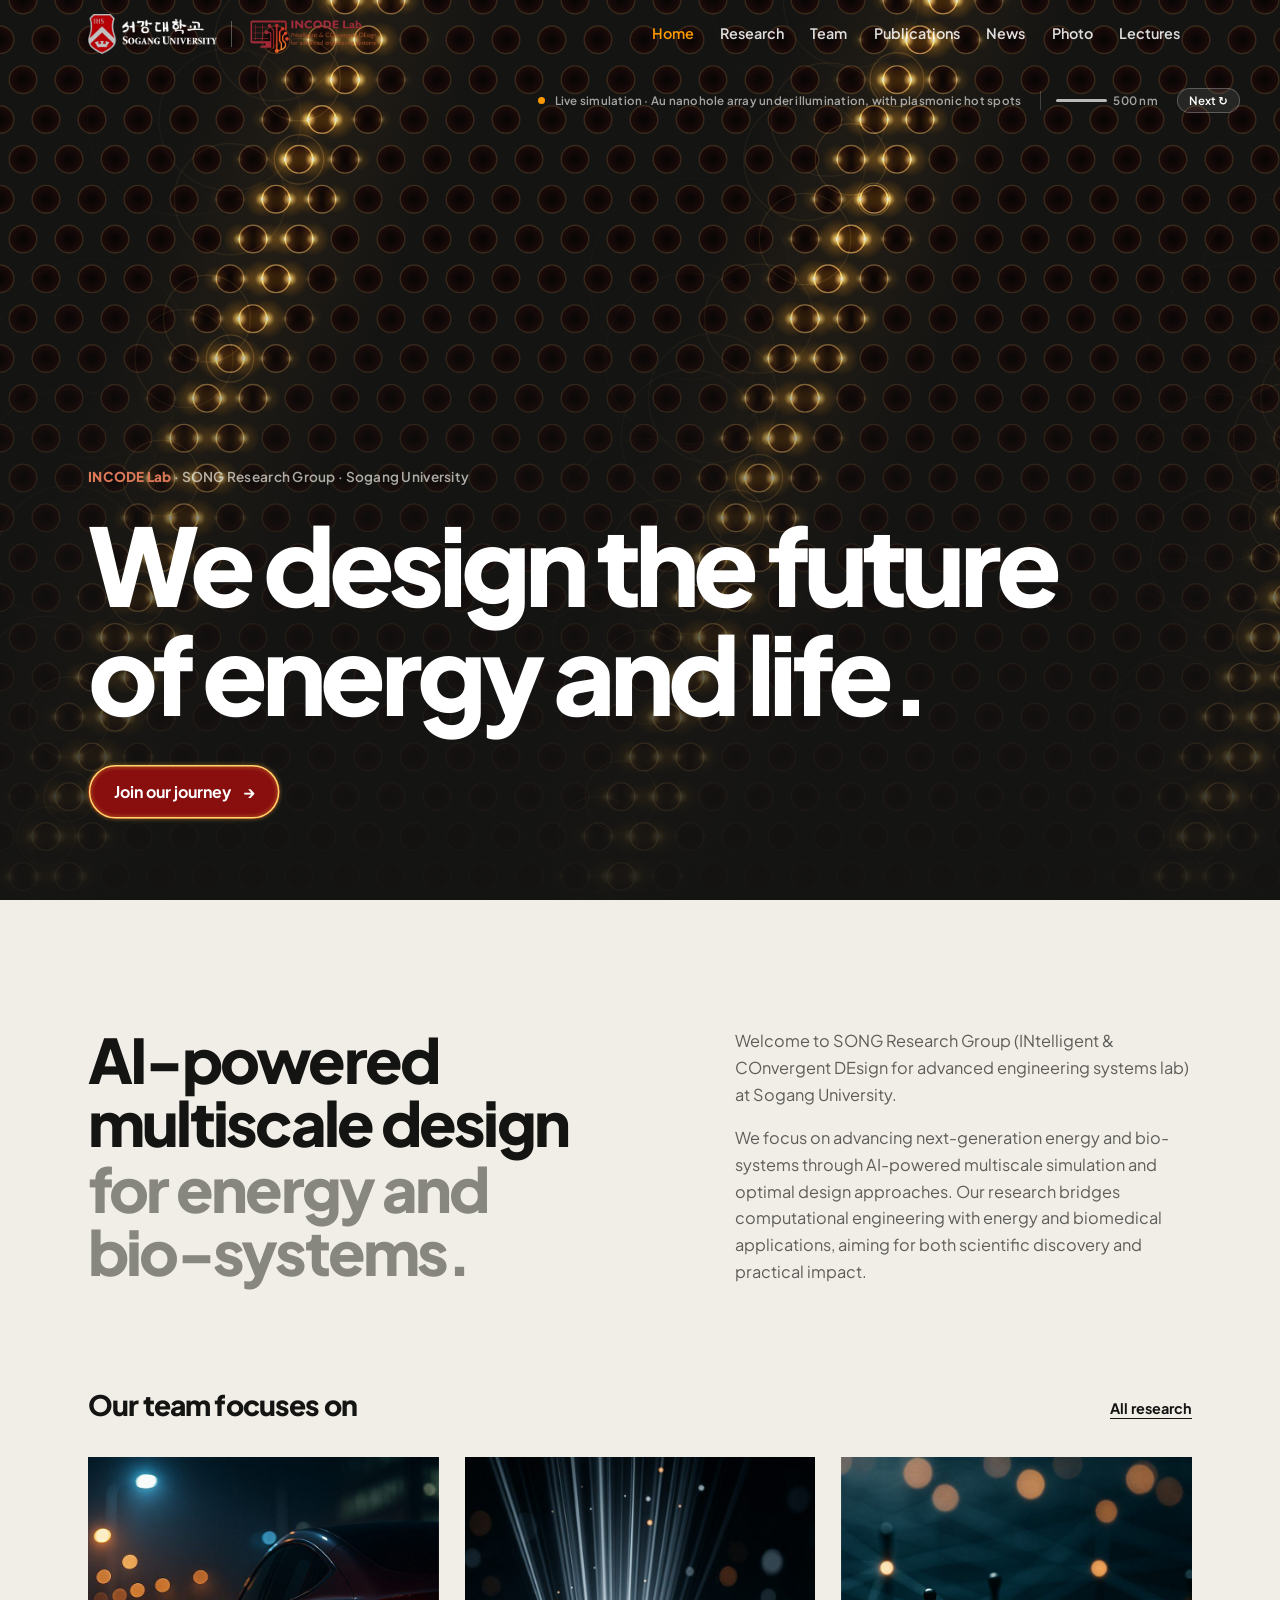
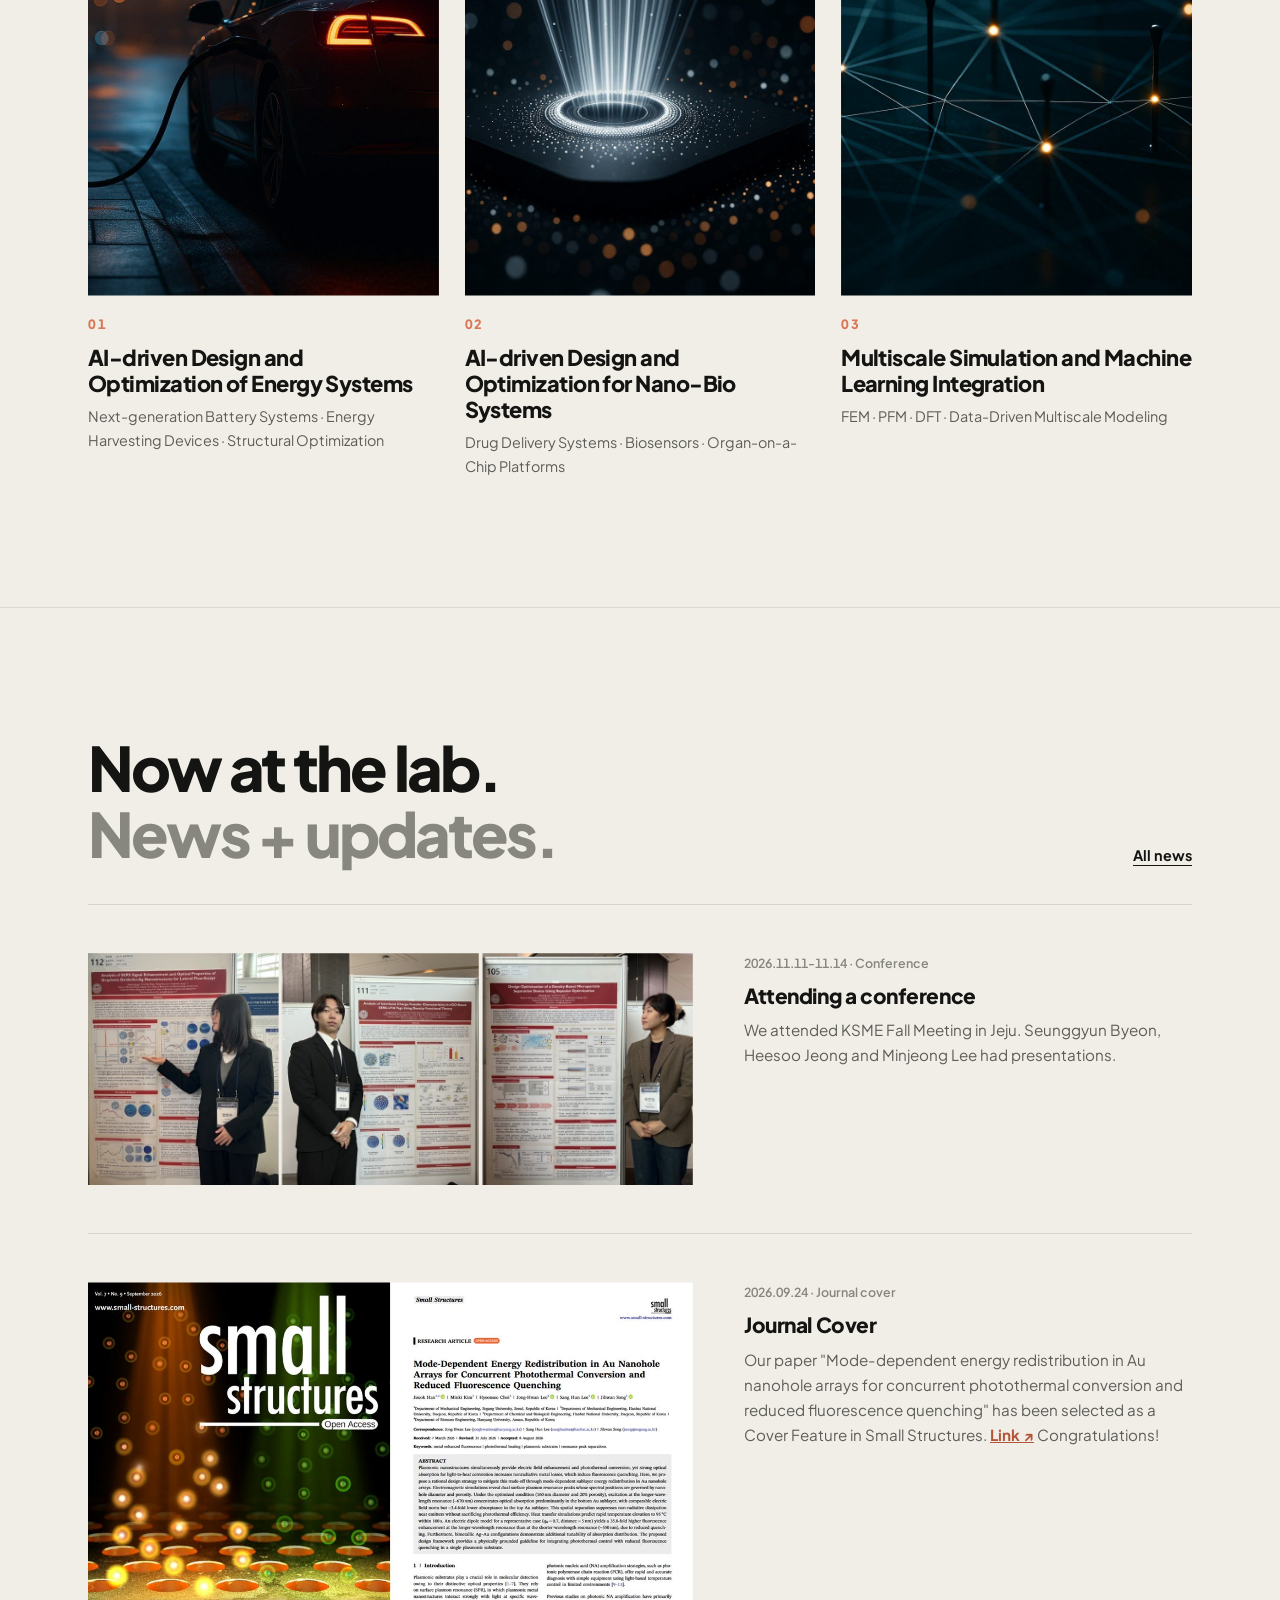
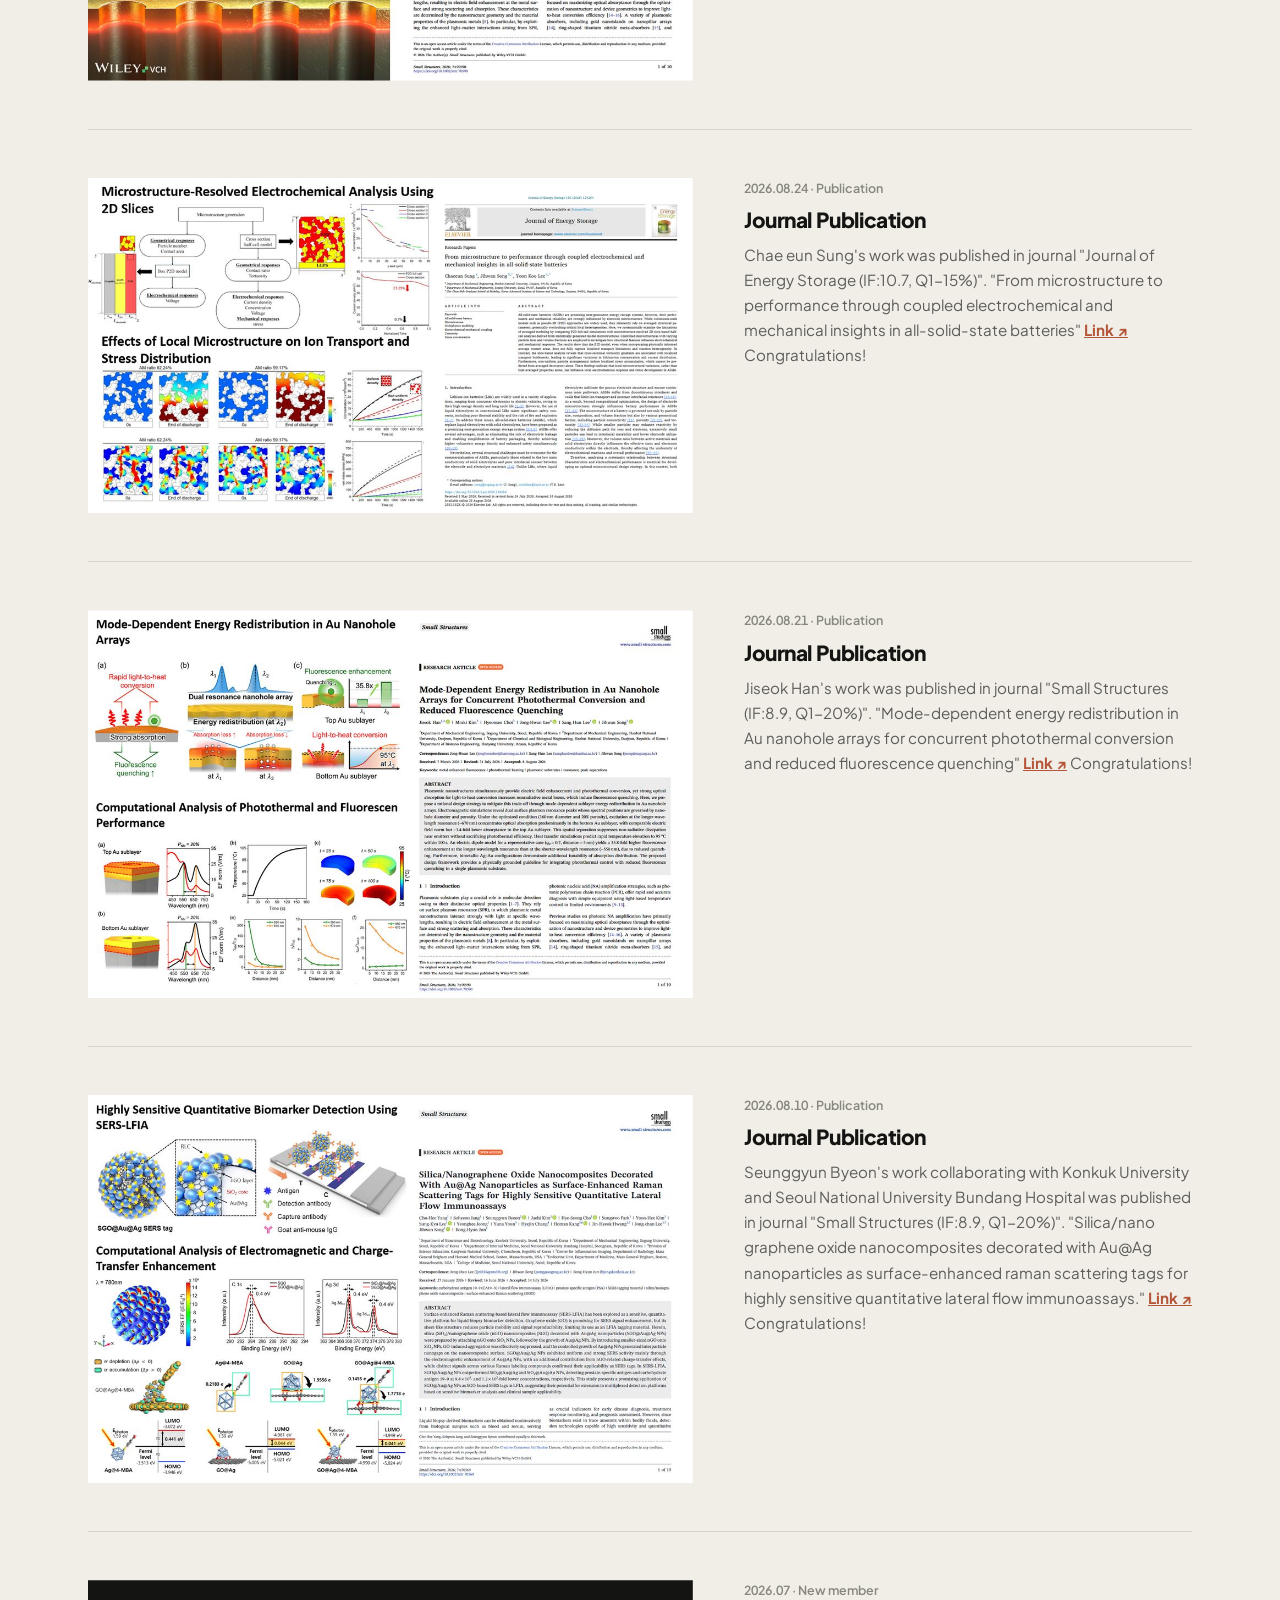
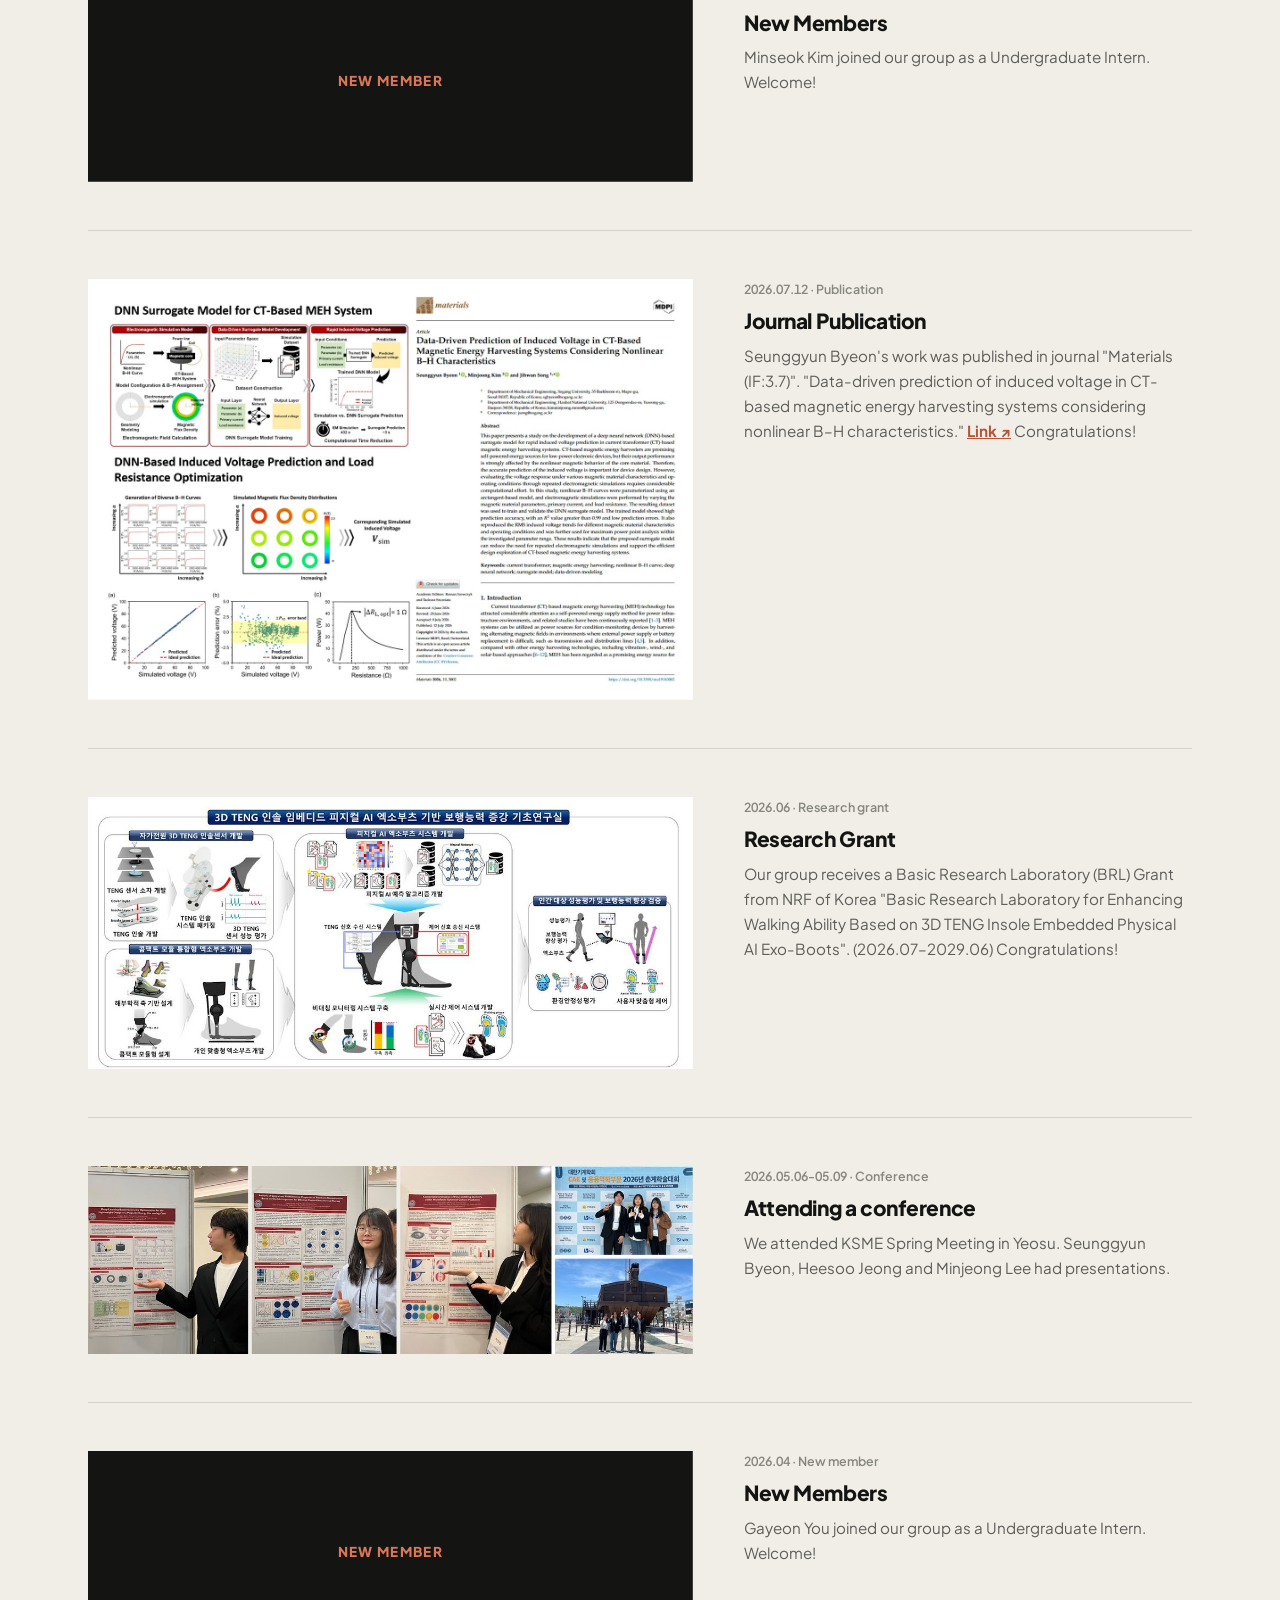
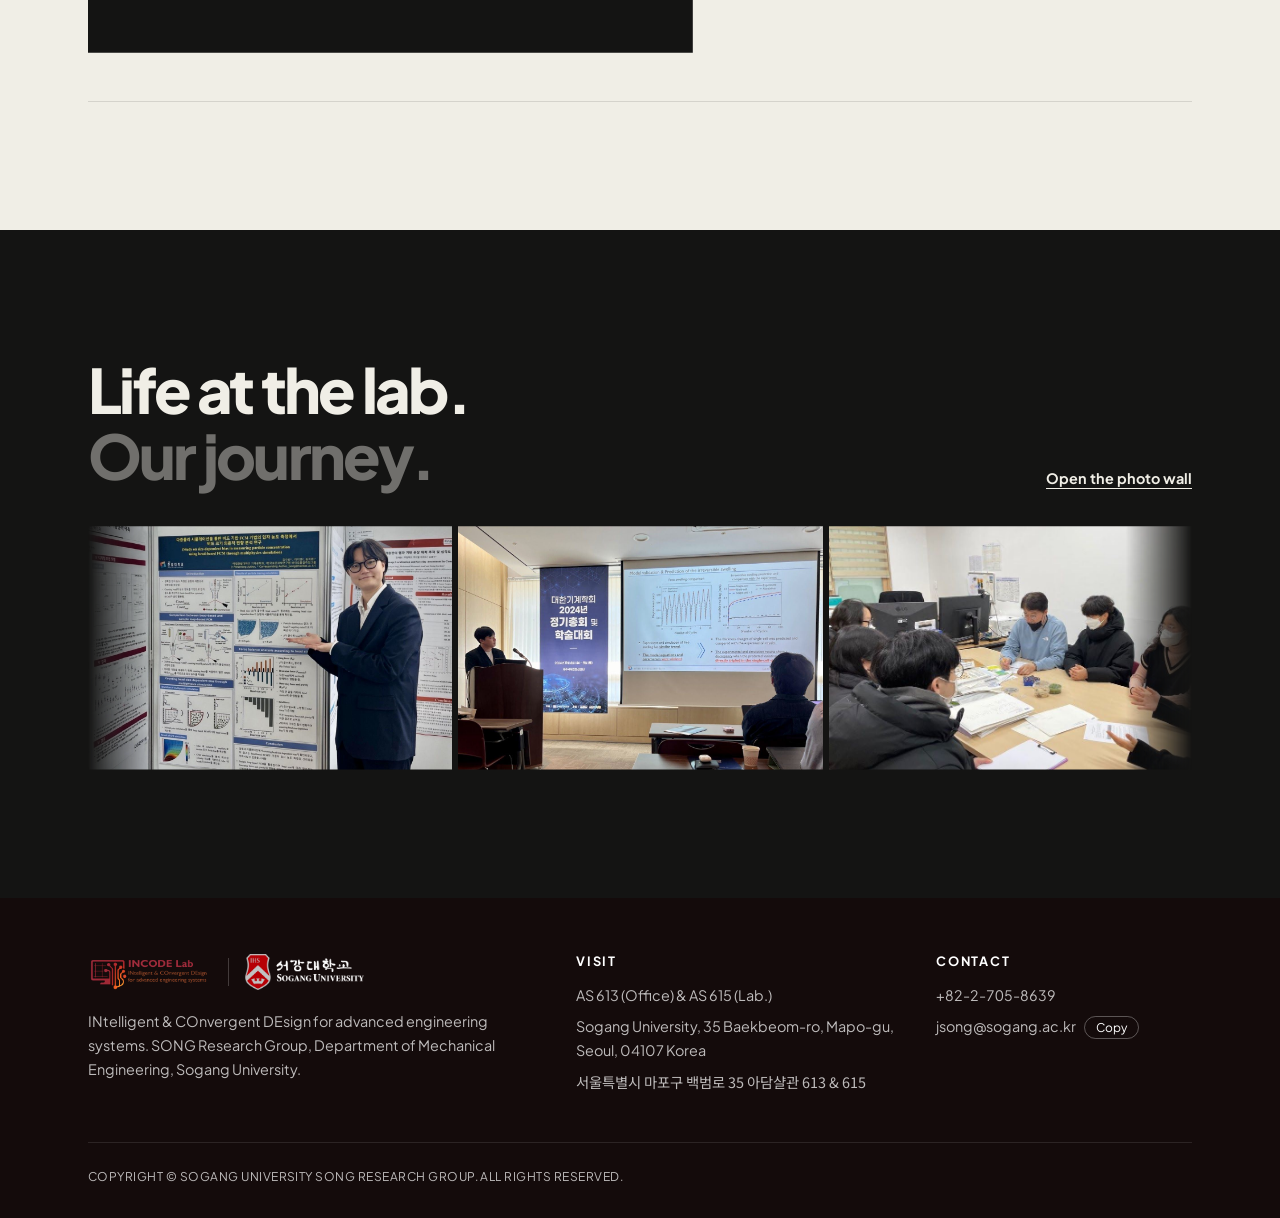
==== commit e73c93a8: "Publications: journal cover thumbnails next to cover papers; README explains automatic author matchi" ====
--- a/index.html
+++ b/index.html
@@ -9,7 +9,7 @@
 <link rel="preconnect" href="https://fonts.googleapis.com">
 <link rel="preconnect" href="https://fonts.gstatic.com" crossorigin>
 <link rel="stylesheet" href="https://fonts.googleapis.com/css2?family=Plus+Jakarta+Sans:ital,wght@0,400;0,500;0,600;0,700;0,800;1,400&family=Noto+Sans+KR:wght@400;500;700&display=swap">
-<link rel="stylesheet" href="css/style.css?v=176">
+<link rel="stylesheet" href="css/style.css?v=178">
 </head>
 <body>
 <!--
@@ -197,14 +197,14 @@
 </div>
 
 <!-- 내용 데이터 (여기를 수정하세요) -->
-<script src="data/site.js?v=176"></script>
-<script src="data/research.js?v=176"></script>
-<script src="data/people.js?v=176"></script>
-<script src="data/publications.js?v=176"></script>
-<script src="data/news.js?v=176"></script>
-<script src="data/photos.js?v=176"></script>
+<script src="data/site.js?v=178"></script>
+<script src="data/research.js?v=178"></script>
+<script src="data/people.js?v=178"></script>
+<script src="data/publications.js?v=178"></script>
+<script src="data/news.js?v=178"></script>
+<script src="data/photos.js?v=178"></script>
 <!-- 사이트 동작 코드 (디자인/코드를 바꾸면 ?v= 숫자를 하나 올려 주세요. 방문자 브라우저가 새 파일을 받아요) -->
-<script src="js/scenes.js?v=176"></script>
-<script src="js/app.js?v=176"></script>
+<script src="js/scenes.js?v=178"></script>
+<script src="js/app.js?v=178"></script>
 </body>
 </html>
--- a/css/style.css
+++ b/css/style.css
@@ -486,6 +486,10 @@
 .ylabel small { font-size: 0.85rem; color: var(--muted); font-weight: 600; }
 .ylabel:first-child { padding-top: 0; }
 .pub { display: grid; grid-template-columns: 3rem minmax(0, 1fr); gap: 1rem; padding: 1.2rem 0; border-bottom: 1px solid var(--line); }
+.pub.has-cover { grid-template-columns: 3rem minmax(0, 1fr) 6.5rem; }
+.pub .cover { align-self: start; display: block; }
+@media (max-width: 640px) { .pub.has-cover { grid-template-columns: 3rem minmax(0, 1fr) 4.5rem; } }
+.pub .cover img { display: block; width: 100%; height: auto; box-shadow: 0 6px 16px -8px rgba(20, 20, 19, 0.45); }
 .pub .n { font-weight: 800; color: var(--muted); font-size: 0.95rem; opacity: 0.6; }
 .pub .t { font-weight: 700; line-height: 1.45; }
 .pub .t a { text-decoration: none; }
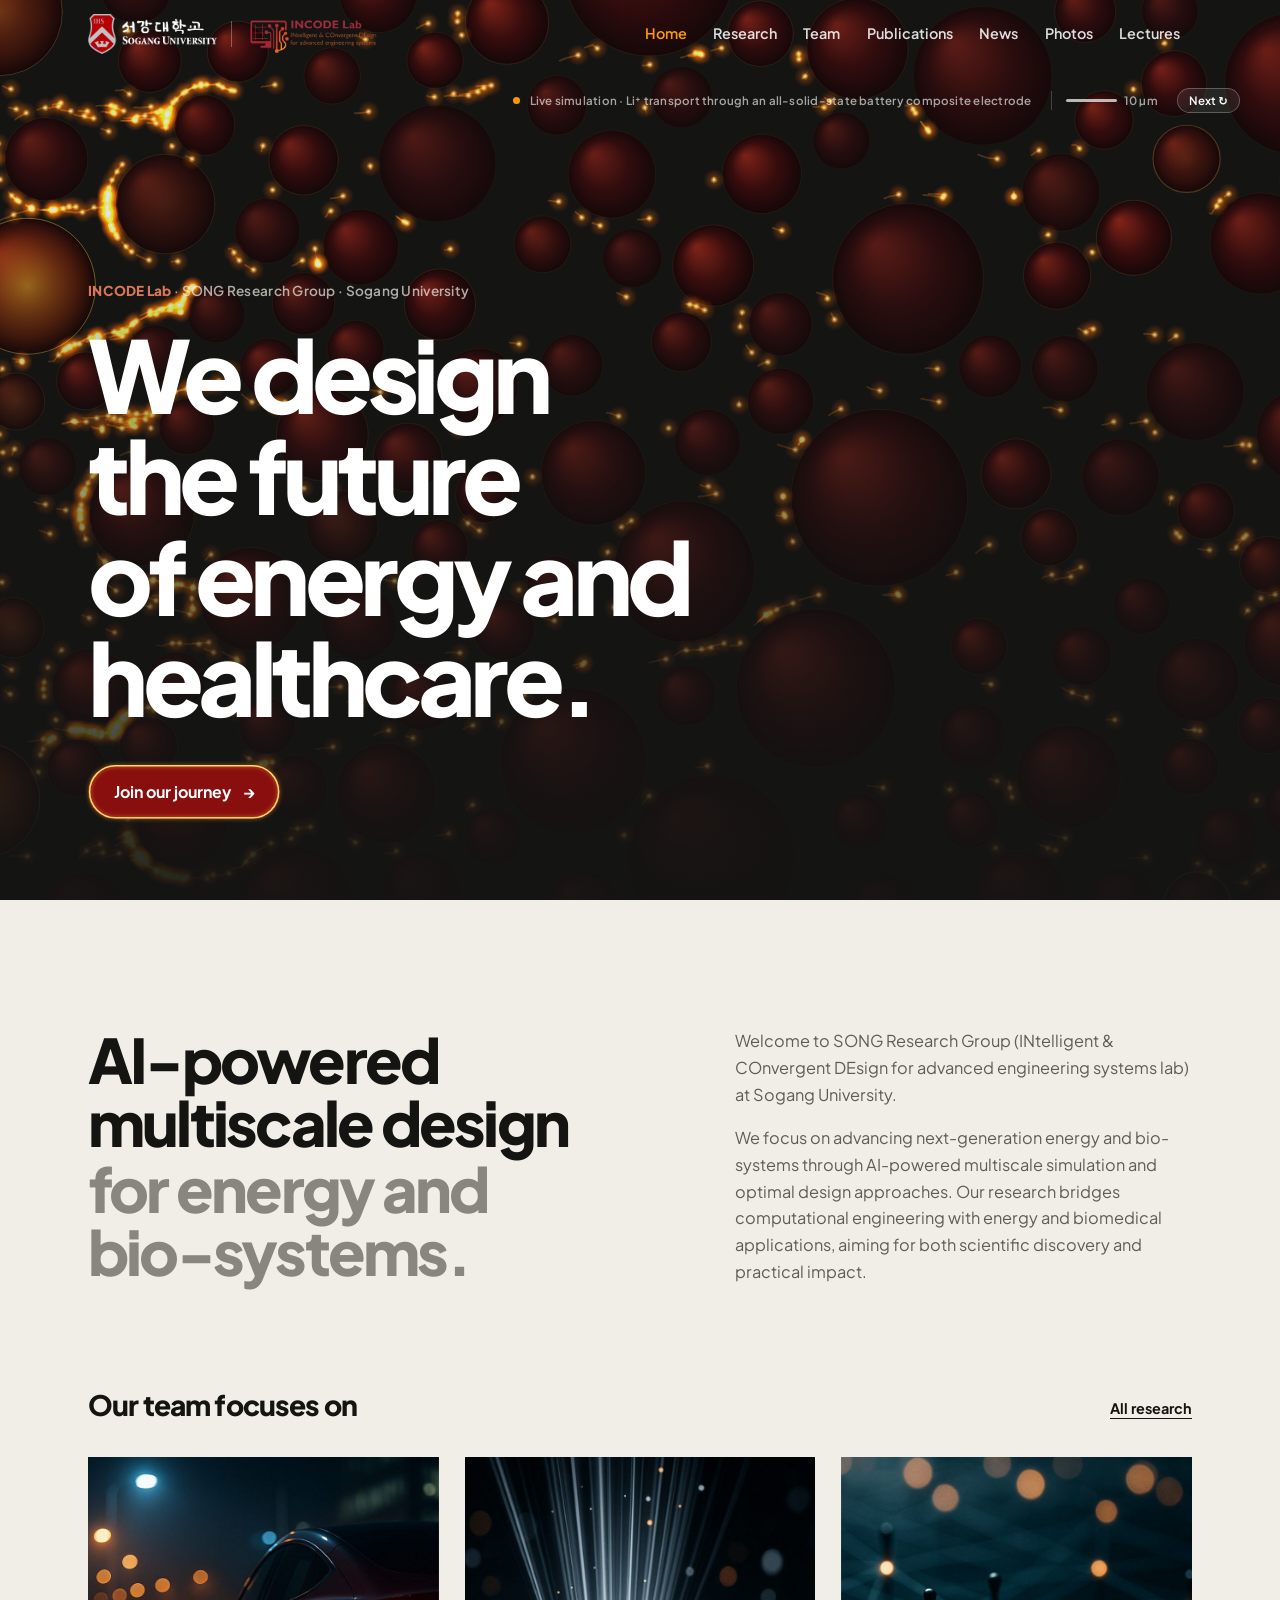
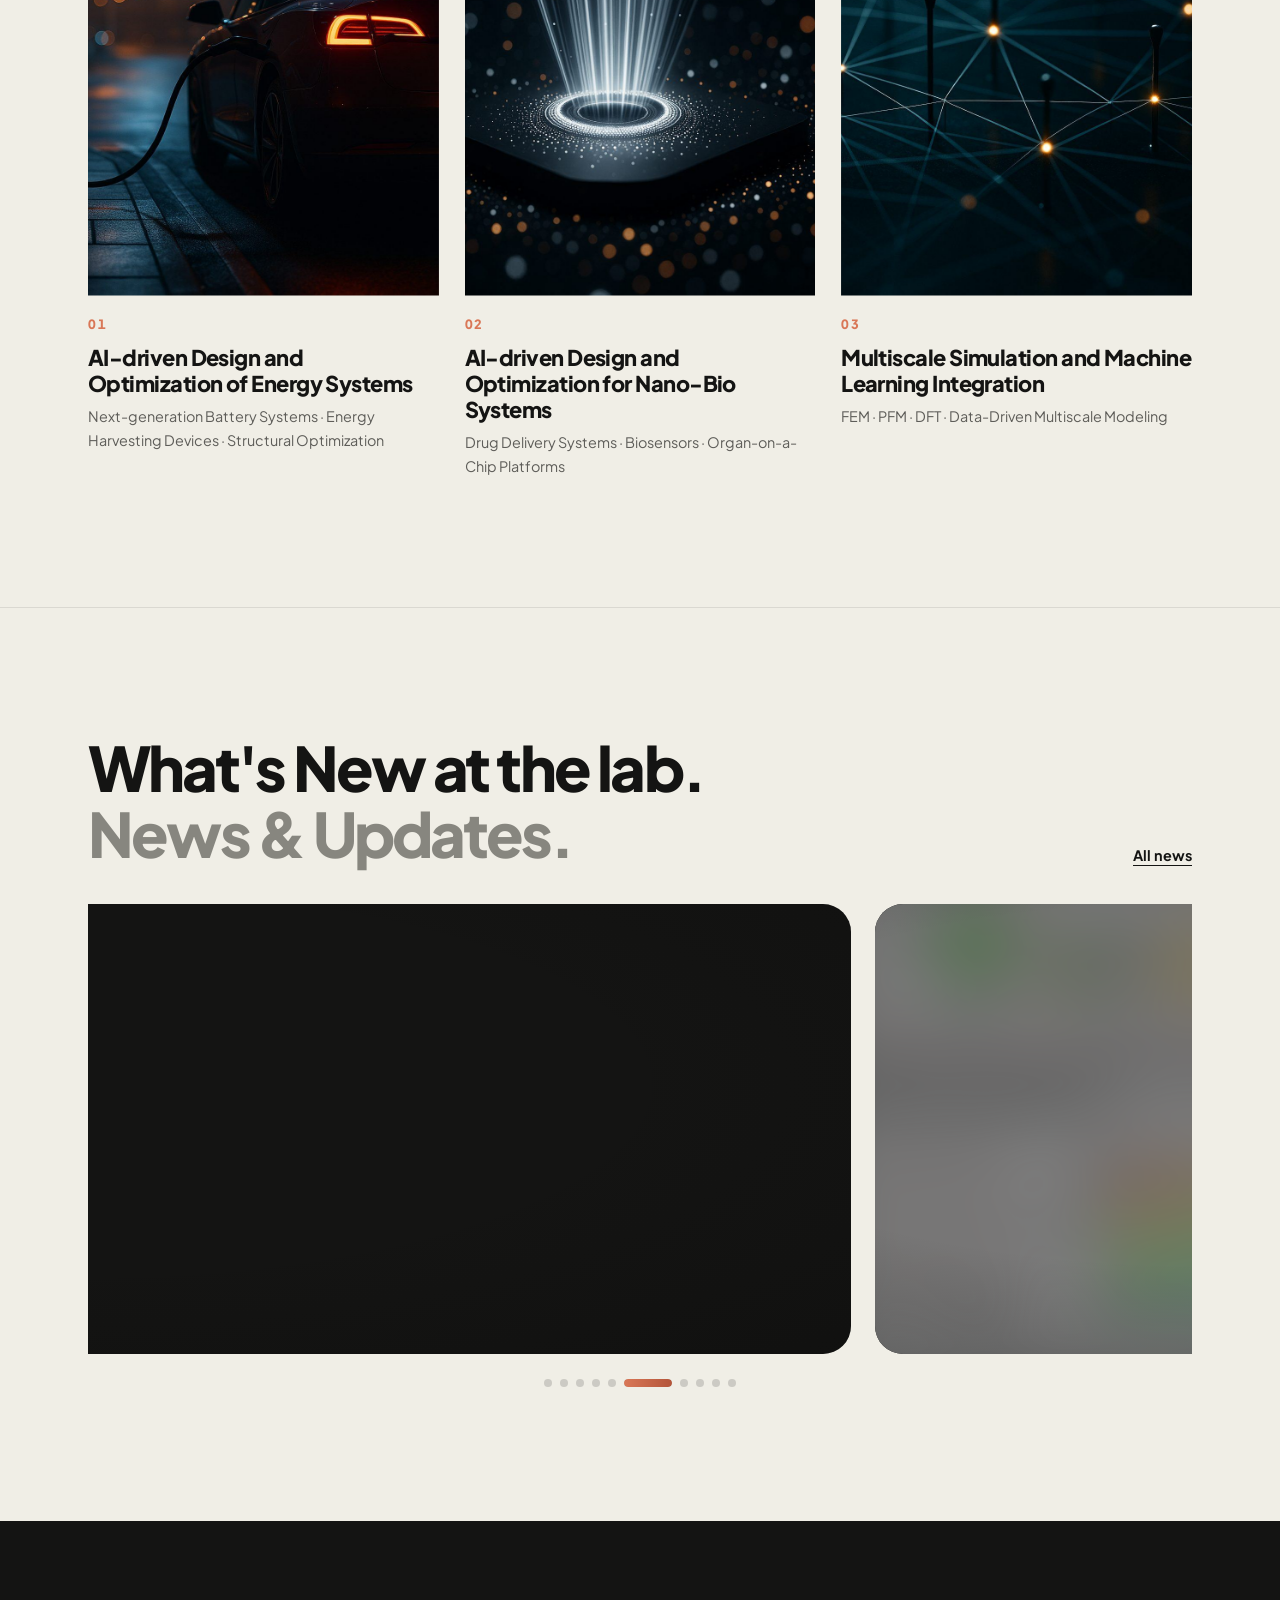
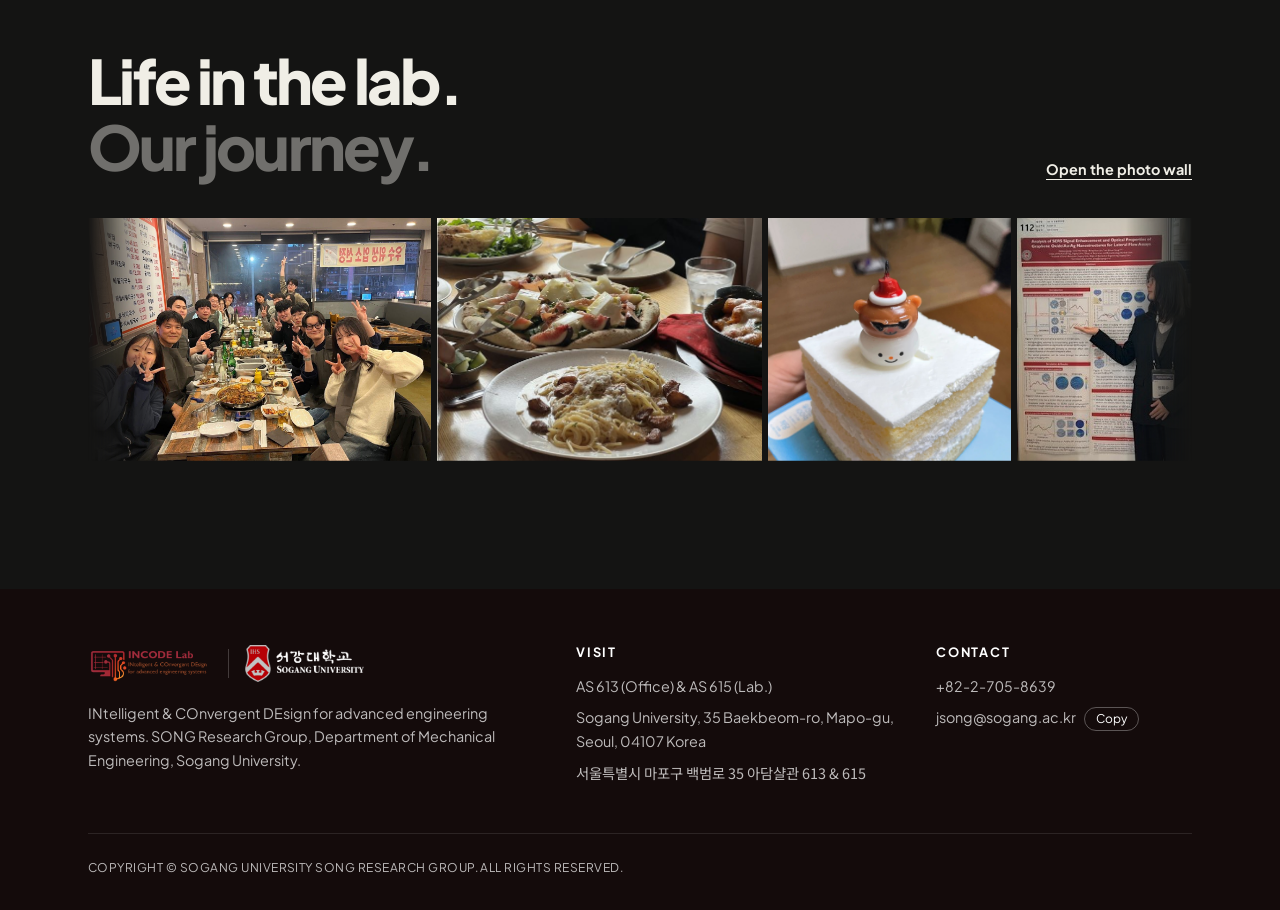
==== commit 122b9ab3: "Home: one-at-a-time news cards with story dots and auto-advance; four-line headline; new copy (healt" ====
--- a/index.html
+++ b/index.html
@@ -9,7 +9,7 @@
 <link rel="preconnect" href="https://fonts.googleapis.com">
 <link rel="preconnect" href="https://fonts.gstatic.com" crossorigin>
 <link rel="stylesheet" href="https://fonts.googleapis.com/css2?family=Plus+Jakarta+Sans:ital,wght@0,400;0,500;0,600;0,700;0,800;1,400&family=Noto+Sans+KR:wght@400;500;700&display=swap">
-<link rel="stylesheet" href="css/style.css?v=178">
+<link rel="stylesheet" href="css/style.css?v=205">
 </head>
 <body>
 <!--
@@ -28,7 +28,7 @@
       <a href="#team">Team</a>
       <a href="#publications">Publications</a>
       <a href="#news">News</a>
-      <a href="#photo">Photo</a>
+      <a href="#photo">Photos</a>
       <a href="#lectures">Lectures</a>
       <p class="nav-foot"><b>INCODE Lab · Sogang University</b><br><span class="mail">jsong@sogang.ac.kr</span></p>
     </nav>
@@ -44,7 +44,7 @@
     <div class="hero-cap" aria-hidden="true"><span class="dot"></span><span id="heroCapText"></span><span class="scalebar" id="heroScale"></span><button type="button" id="heroNext" aria-label="Show another research simulation">Next ↻</button></div>
     <div class="wrap hx-hero-in" data-rv>
       <p class="hx-kicker"><span class="o">INCODE Lab</span> · SONG Research Group · Sogang University</p>
-      <h1 class="hx-big"><span class="ln"><span>We design the future</span></span><span class="ln"><span>of energy and life<span class="hx-dot" id="heroDot">.</span></span></span></h1>
+      <h1 class="hx-big"><span class="ln"><span>We design</span></span><span class="ln"><span>the future</span></span><span class="ln"><span>of energy and</span></span><span class="ln"><span>healthcare<span class="hx-dot" id="heroDot">.</span></span></span></h1>
       <button type="button" class="hx-cta" id="joinOpen">Join our journey <span aria-hidden="true">→</span><svg class="cta-ring" aria-hidden="true"></svg></button>
     </div>
   </section>
@@ -65,14 +65,14 @@
 
   <section class="hx-sec hx-line">
     <div class="wrap">
-      <div class="hx-head" data-rv><h2 class="hx-h"><span class="ln"><span>Now at the lab.</span></span><span class="ln dim"><span>News + updates.</span></span></h2><a class="hx-link" href="#news">All news</a></div>
-      <div class="hx-news" id="homeNews"></div>
+      <div class="hx-head" data-rv><h2 class="hx-h"><span class="ln"><span>What's New at the lab.</span></span><span class="ln dim"><span>News &amp; Updates.</span></span></h2><a class="hx-link" href="#news">All news</a></div>
+      <div class="hn-stage"><div class="hx-news" id="homeNews"></div><button type="button" class="hn-prev" aria-label="Previous news"><svg viewBox="0 0 24 24" aria-hidden="true"><path d="M15 4l-8 8 8 8" fill="none" stroke="currentColor" stroke-width="1.6" stroke-linecap="round" stroke-linejoin="round"/></svg></button><button type="button" class="hn-next" aria-label="Next news"><svg viewBox="0 0 24 24" aria-hidden="true"><path d="M9 4l8 8-8 8" fill="none" stroke="currentColor" stroke-width="1.6" stroke-linecap="round" stroke-linejoin="round"/></svg></button></div>
     </div>
   </section>
 
   <section class="hx-sec hx-dark">
     <div class="wrap">
-      <div class="hx-head" data-rv><h2 class="hx-h"><span class="ln"><span>Life at the lab.</span></span><span class="ln dim"><span>Our journey.</span></span></h2><a class="hx-link" href="#photo" id="hxWall">Open the photo wall</a></div>
+      <div class="hx-head" data-rv><h2 class="hx-h"><span class="ln"><span>Life in the lab.</span></span><span class="ln dim"><span>Our journey.</span></span></h2><a class="hx-link" href="#photo" id="hxWall">Open the photo wall</a></div>
       <div class="hx-strip" id="hxStrip" data-rv></div>
     </div>
   </section>
@@ -148,7 +148,7 @@
 <!-- ================= PHOTO ================= -->
 <div class="page" data-page="photo" hidden>
   <section class="banner"><img class="bg" src="img/banners/photo.jpg" alt="">
-    <div class="wrap"><p class="crumb"><a href="#home">Home</a> / Photo</p><h1>Photo</h1></div>
+    <div class="wrap"><p class="crumb"><a href="#home">Home</a> / Photos</p><h1>Photos</h1></div>
   </section>
   <div class="subnav"><div class="wrap"><div class="chips" id="albumTabs" style="flex-wrap:nowrap" role="group" aria-label="Albums"></div></div></div>
   <section class="sec"><div class="wrap"><div class="album" id="album"></div></div></section>
@@ -197,14 +197,14 @@
 </div>
 
 <!-- 내용 데이터 (여기를 수정하세요) -->
-<script src="data/site.js?v=178"></script>
-<script src="data/research.js?v=178"></script>
-<script src="data/people.js?v=178"></script>
-<script src="data/publications.js?v=178"></script>
-<script src="data/news.js?v=178"></script>
-<script src="data/photos.js?v=178"></script>
+<script src="data/site.js?v=205"></script>
+<script src="data/research.js?v=205"></script>
+<script src="data/people.js?v=205"></script>
+<script src="data/publications.js?v=205"></script>
+<script src="data/news.js?v=205"></script>
+<script src="data/photos.js?v=205"></script>
 <!-- 사이트 동작 코드 (디자인/코드를 바꾸면 ?v= 숫자를 하나 올려 주세요. 방문자 브라우저가 새 파일을 받아요) -->
-<script src="js/scenes.js?v=178"></script>
-<script src="js/app.js?v=178"></script>
+<script src="js/scenes.js?v=205"></script>
+<script src="js/app.js?v=205"></script>
 </body>
 </html>
--- a/css/style.css
+++ b/css/style.css
@@ -149,7 +149,9 @@
 .hx-hero-in { width: 100%; padding-bottom: clamp(3rem, 9vh, 6.5rem); }
 .hx-kicker { font-size: 0.85rem; font-weight: 600; letter-spacing: 0.02em; color: rgba(240,238,230,0.7); margin-bottom: 1.5rem; }
 .hx-kicker .o { color: var(--clay); font-weight: 800; }
-.hx-big { font-size: clamp(3rem, 8.4vw, 8.4rem); font-weight: 800; letter-spacing: -0.055em; line-height: 0.95; }
+/* four short lines of about the same length: "We design / the future / of energy and / healthcare." a little smaller than the original headline */
+.hx-big { font-size: clamp(2.8rem, 7.8vw, 7.8rem); font-weight: 800; letter-spacing: -0.055em; line-height: 0.95; }
+.hx-big .ln > span { white-space: nowrap; }
 /* seasonal full stop: stays a dot, then squishes and pops into the icon like jelly, holds ~5s, pops back; 17s cycle (first pop ~3s after load) */
 .hx-dot.icon { position: relative; display: inline-block; cursor: pointer; -webkit-tap-highlight-color: transparent; }
 .hx-dot.icon::after { content: ""; position: absolute; left: -0.05em; right: -0.35em; top: 0.25em; bottom: 0; } /* bigger click/tap area */
@@ -219,7 +221,7 @@
 .hx-head h3 { font-size: clamp(1.4rem, 2.2vw, 1.9rem); font-weight: 800; letter-spacing: -0.03em; }
 .hx-link { font-size: 0.9rem; font-weight: 700; color: inherit; text-underline-offset: 4px; }
 .hx-cards { display: grid; grid-template-columns: repeat(3, minmax(0, 1fr)); gap: clamp(1rem, 2vw, 1.75rem); }
-.hx-card, .hx-ncard { display: grid; align-content: start; gap: 0.55rem; color: inherit; text-decoration: none; }
+.hx-card { display: grid; align-content: start; gap: 0.55rem; color: inherit; text-decoration: none; }
 .hx-fig { display: block; overflow: hidden; background: var(--slate); margin-bottom: 0.6rem; }
 .hx-fig img { display: block; width: 100%; height: 100%; object-fit: cover; }
 .hx-card .hx-fig { aspect-ratio: 4 / 5; }
@@ -228,19 +230,64 @@
 .hx-card:hover b { text-decoration: underline; text-underline-offset: 4px; text-decoration-thickness: 2px; }
 .hx-sub { font-size: 0.9rem; color: #5e5d59; }
 /* news cards */
-/* one story per row: big uncropped photo on the left, text on the right */
-.hx-news { display: grid; gap: 0; border-top: 1px solid rgba(20,20,19,0.12); }
-.hx-ncard { grid-template-columns: minmax(0, 1.35fr) minmax(0, 1fr); grid-template-rows: auto auto 1fr; column-gap: clamp(1.5rem, 4vw, 3.5rem); align-content: start; padding-block: clamp(2rem, 4vw, 3rem); border-bottom: 1px solid rgba(20,20,19,0.12); }
-.hx-ncard .hx-fig { grid-column: 1; grid-row: 1 / span 3; margin-bottom: 0; }
-.hx-ncard > :not(.hx-fig) { grid-column: 2; }
-.hx-ncard .hx-meta { grid-row: 1; order: -1; }
-.hx-ncard .hx-fig { background: transparent; }
-.hx-ncard .hx-fig img { height: auto; object-fit: contain; }
-.hx-ncard .hx-fig:has(.hx-blank) { aspect-ratio: 3 / 1; background: var(--slate); }
+/* Group News: rounded photo cards, one at a time (photo left, text right on wide screens; stacked on phones) */
+/* prev / next: plain white chevrons sitting on the card's left and right edges */
+.hn-stage { position: relative; }
+.hn-prev, .hn-next { position: absolute; top: 50%; z-index: 2; display: grid; place-items: center; width: 3.2rem; height: 4.5rem; padding: 0; border: 0; background: none; color: #fff; cursor: pointer; opacity: 0.4; transform: translateY(-50%); transition: opacity .35s ease; }
+.hn-prev { left: 0.35rem; }
+.hn-next { right: 0.35rem; }
+.hn-prev svg, .hn-next svg { width: 1.9rem; height: 1.9rem; filter: drop-shadow(0 2px 6px rgba(0,0,0,0.45)); transition: transform .3s cubic-bezier(.2,.75,.1,1); }
+/* on a mouse screen the arrows stay hidden until the pointer is over the card */
+@media (hover: hover) { .hn-prev, .hn-next { opacity: 0; } .hn-stage:hover .hn-prev, .hn-stage:hover .hn-next { opacity: 0.55; } }
+.hn-stage .hn-prev:hover, .hn-stage .hn-next:hover { opacity: 1; }
+.hn-prev:hover svg { transform: translateX(-4px); }
+.hn-next:hover svg { transform: translateX(4px); }
+.hn-prev:focus-visible, .hn-next:focus-visible { opacity: 1; outline: 2px solid #fff; outline-offset: -6px; border-radius: 12px; }
+.hx-news { display: flex; gap: 1.5rem; overflow-x: auto; scroll-snap-type: x mandatory; scrollbar-width: none; }
+.hx-news::-webkit-scrollbar { display: none; }
+.hn-card { flex: 0 0 100%; scroll-snap-align: start; position: relative; overflow: hidden; display: grid; grid-template-columns: minmax(0, 1.35fr) minmax(0, 1fr); align-items: center; gap: clamp(1.25rem, 3vw, 2.75rem); border-radius: 28px; background: #141413; color: #f0eee6; padding: clamp(0.9rem, 1.6vw, 1.25rem) 3.6rem; }
+.hn-bg { position: absolute; inset: -30px; background-size: cover; background-position: center; filter: blur(30px) saturate(1.35) brightness(0.5); transform: scale(1.15); }
+/* a soft vignette over the tint so the photo and the white type sit forward */
+.hn-card::after { content: ""; position: absolute; inset: 0; pointer-events: none; background: radial-gradient(120% 100% at 30% 40%, transparent 40%, rgba(10,10,9,0.45)); }
+.hn-card > :not(.hn-bg) { position: relative; z-index: 1; }
+.hn-fig { display: grid; place-items: center; aspect-ratio: 4 / 3; border-radius: 18px; overflow: hidden; }
+.hn-fig img { display: block; width: 100%; height: 100%; object-fit: contain; }
+/* news without a photo: just the words, larger, in the middle of the card */
+.hn-card.text-only { grid-template-columns: minmax(0, 1fr); justify-items: center; align-items: center; text-align: center; }
+.hn-card.text-only .hn-txt { max-width: 38rem; justify-items: center; }
+.hn-card.text-only .hn-date { justify-self: center; }
+.hn-card.text-only b { font-size: clamp(1.9rem, 3.6vw, 3rem); }
+.hn-card.text-only .hx-sub { font-size: 1.1rem; }
+.hn-txt { display: grid; gap: 0.8rem; align-content: center; }
+.hn-date { justify-self: start; font-size: 0.75rem; font-weight: 700; background: rgba(240,238,230,0.16); padding: 0.3rem 0.7rem; border-radius: 999px; }
+.hn-card b { font-size: clamp(1.5rem, 2.6vw, 2.25rem); font-weight: 800; letter-spacing: -0.025em; line-height: 1.2; color: #fff; }
+.hn-card .hx-sub { display: grid; gap: 0.35rem; font-size: 1rem; line-height: 1.6; color: rgba(240,238,230,0.8); overflow-wrap: anywhere; }
+.hn-card .hx-sub a { color: #f2a585; font-weight: 700; }
+/* each card rises in when it slides into view (the shared reveal observer adds .in) */
+.hn-card.rv .hn-fig, .hn-card.rv .hn-txt > * { opacity: 0; transform: translateY(28px); transition: opacity .8s ease, transform .9s cubic-bezier(.2,.75,.1,1); }
+.hn-card.rv .hn-txt > :nth-child(1) { transition-delay: .12s; }
+.hn-card.rv .hn-txt > :nth-child(2) { transition-delay: .22s; }
+.hn-card.rv .hn-txt > :nth-child(3) { transition-delay: .32s; }
+.hn-card.rv.in .hn-fig, .hn-card.rv.in .hn-txt > * { opacity: 1; transform: none; }
+/* story progress: small dots, the current one stretches into a pill that fills with clay, then the next card slides in */
+.hn-bars { display: flex; justify-content: center; gap: 0.5rem; margin-top: 1.2rem; }
+.hn-bars button { flex: none; width: 0.5rem; height: 1.25rem; padding: 0; border: 0; background: none; cursor: pointer; display: grid; align-items: center; transition: width .6s cubic-bezier(.2,.75,.1,1); }
+.hn-bars button.on { width: 3rem; }
+.hn-bars i { display: block; height: 0.5rem; border-radius: 999px; background: rgba(20,20,19,0.16); overflow: hidden; transition: background .3s ease; }
+.hn-bars i::after { content: ""; display: block; height: 100%; border-radius: inherit; background: linear-gradient(90deg, #d97757, #b4553a); transform: scaleX(0); transform-origin: left; }
+.hn-bars .on i::after { animation: hn-fill 7s linear forwards; }
+.hn-bars.paused .on i::after { animation-play-state: paused; }
+.hn-bars button:not(.on):hover i { background: rgba(20,20,19,0.38); }
+@keyframes hn-fill { to { transform: none; } }
+@media (prefers-reduced-motion: reduce) { .hn-bars .on i::after { animation: none; transform: none; } }
+@media (max-width: 760px) {
+  .hn-prev, .hn-next { display: none; }
+  .hn-card { grid-template-columns: minmax(0, 1fr); align-items: start; padding: 0.8rem 0.8rem 1.3rem; }
+  .hn-txt { padding: 0 0.3rem; gap: 0.6rem; }
+  .hn-card b { font-size: 1.25rem; }
+  .hn-card .hx-sub { font-size: 0.92rem; }
+}
 .hx-blank { display: grid; place-items: center; width: 100%; height: 100%; color: var(--clay); font-weight: 800; font-size: 0.85rem; letter-spacing: 0.1em; text-transform: uppercase; }
-.hx-ncard b { font-size: 1.3rem; font-weight: 800; letter-spacing: -0.02em; line-height: 1.25; }
-.hx-ncard .hx-sub { display: grid; gap: 0.35rem; font-size: 0.95rem; overflow-wrap: anywhere; }
-.hx-ncard .hx-sub a { color: #b4553a; font-weight: 700; }
 .hx-meta { font-size: 0.78rem; font-weight: 600; color: var(--dim); }
 /* photo strip on black */
 .hx-dark { background: var(--slate); color: #f0eee6; }
@@ -321,16 +368,11 @@
 .hx-card.rv .hx-fig img { transform: scale(1.12); transition: transform 1.6s cubic-bezier(.2,.75,.1,1) var(--d, 0s); }
 .rv.in .hx-fig, .hx-strip.rv.in { clip-path: inset(0 0 0 0); }
 .rv.in .hx-fig img { transform: none; }
-.hx-ncard.rv { opacity: 0; transform: translateY(30px); transition: opacity 1s ease var(--d, 0s), transform 1s cubic-bezier(.2,.75,.1,1) var(--d, 0s); }
-.hx-ncard.rv.in { opacity: 1; transform: none; }
 .hx-card.rv > :not(.hx-fig) { opacity: 0; transition: opacity .9s ease calc(var(--d, 0s) + .35s); }
 .hx-card.rv.in > * { opacity: 1; }
 @media (max-width: 860px) {
   .hx-intro, .hx-cards { grid-template-columns: minmax(0, 1fr); }
   .hx-card .hx-fig { aspect-ratio: 16 / 10; }
-  .hx-ncard { grid-template-columns: minmax(0, 1fr); }
-  .hx-ncard .hx-fig, .hx-ncard > :not(.hx-fig) { grid-column: 1; grid-row: auto; }
-  .hx-ncard .hx-fig { margin-bottom: 0.6rem; }
 }
 .hero-cap { position: absolute; right: clamp(16px, 4vw, 40px); bottom: 1.4rem; display: flex; align-items: center; gap: 0.6rem; font-size: 0.72rem; font-weight: 600; color: rgba(255,255,255,0.62); letter-spacing: 0.02em; pointer-events: none; }
 .hero-cap .dot { width: 7px; height: 7px; border-radius: 50%; background: var(--orange); box-shadow: 0 0 0 0 rgba(255,153,0,0.6); animation: pulse 2s infinite; }
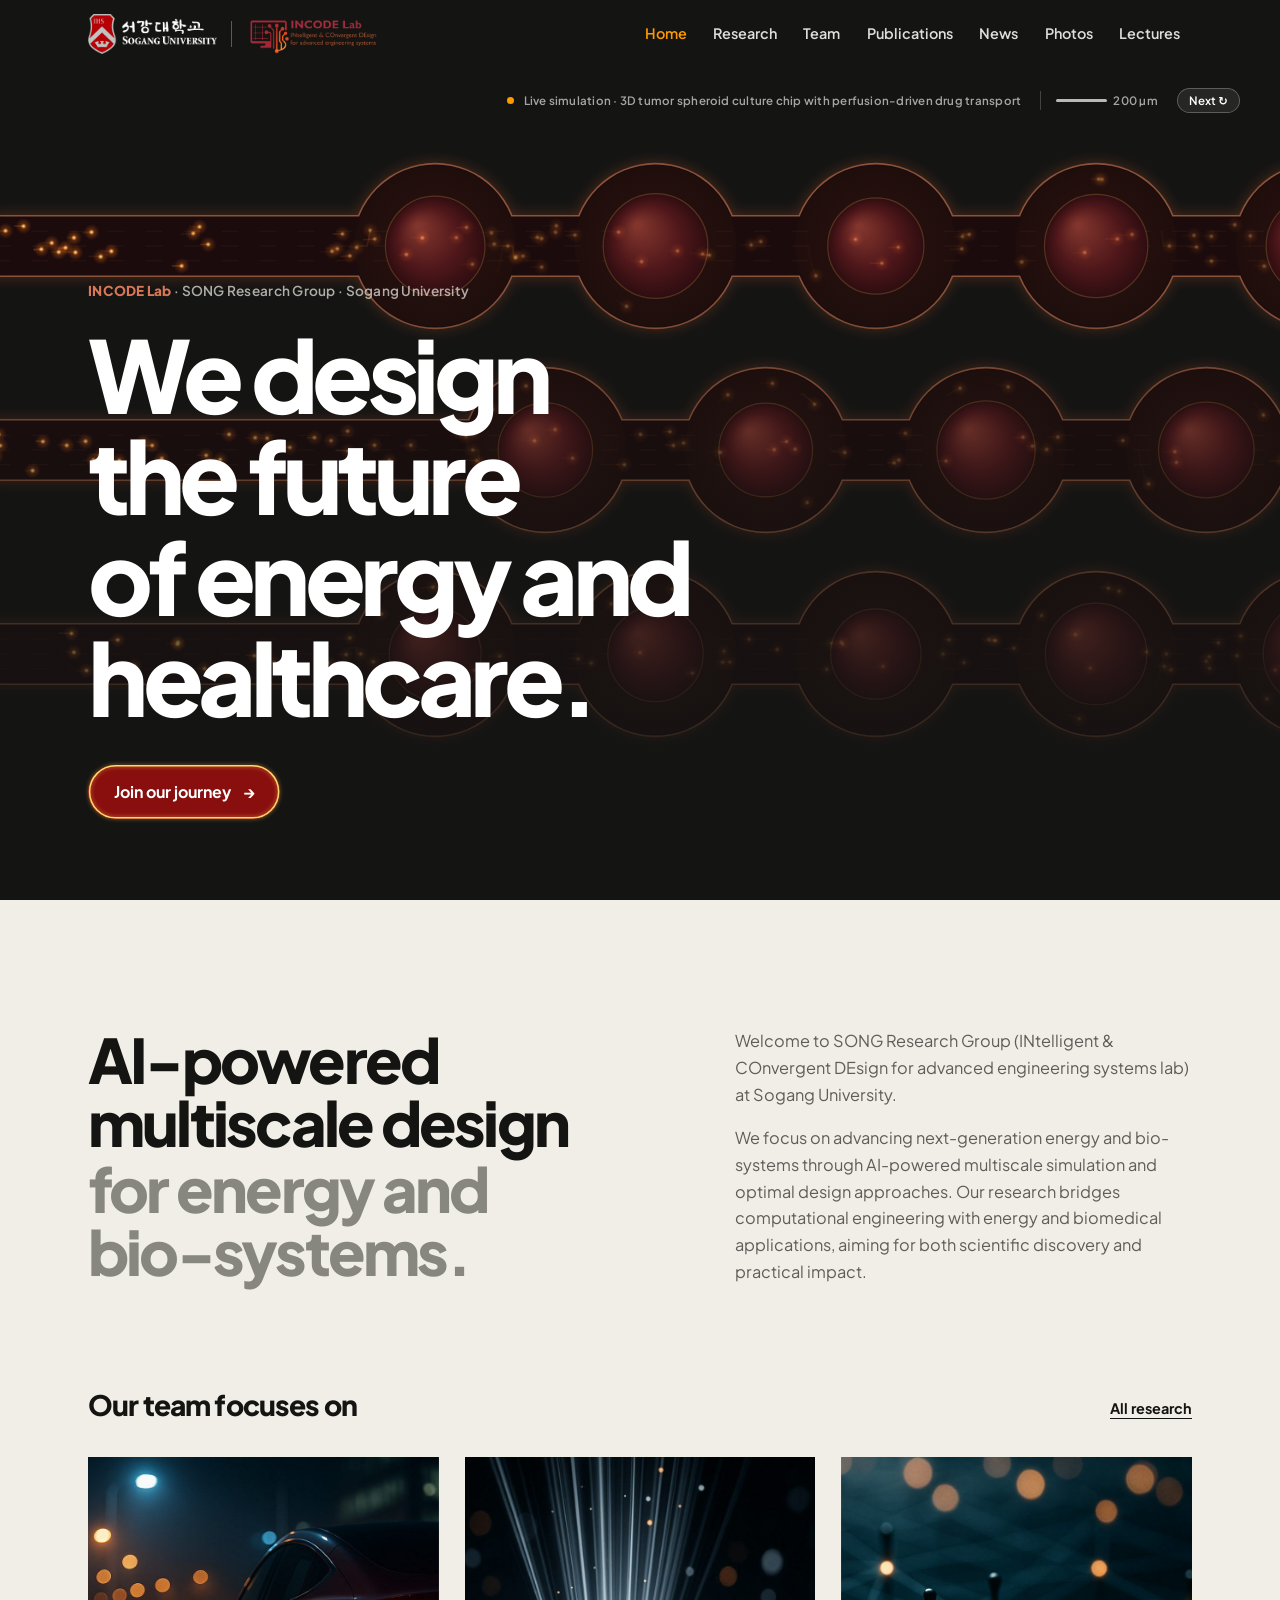
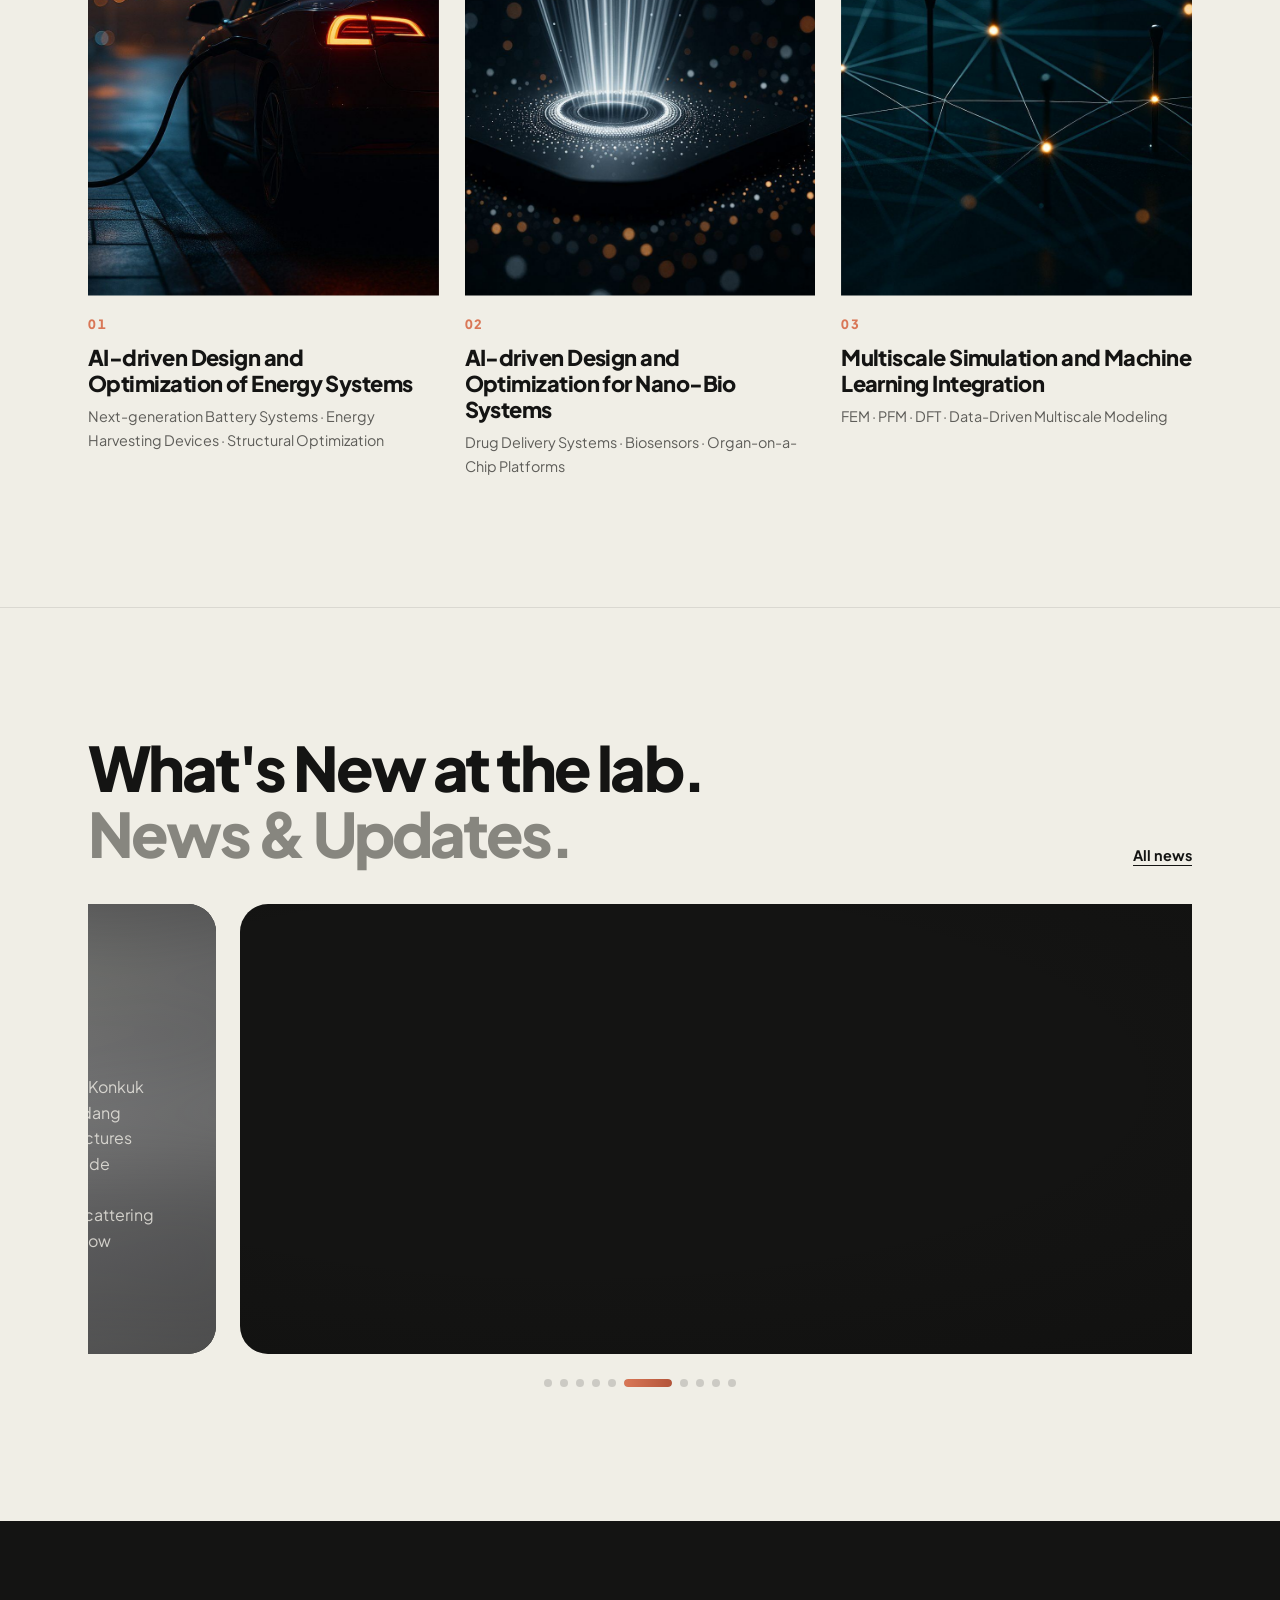
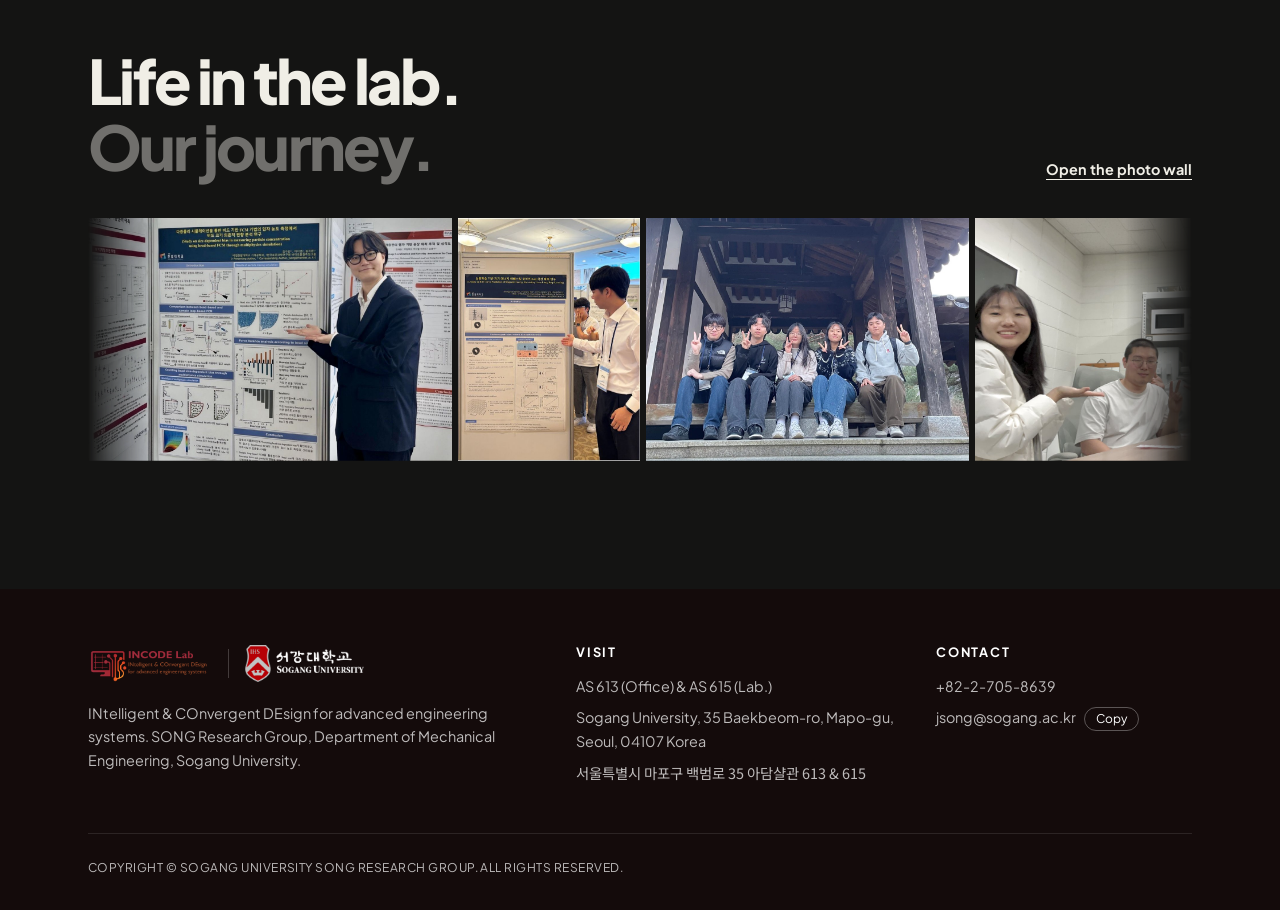
==== commit 73529c56: "Update version numbers for CSS and JS files" ====
--- a/index.html
+++ b/index.html
@@ -9,7 +9,7 @@
 <link rel="preconnect" href="https://fonts.googleapis.com">
 <link rel="preconnect" href="https://fonts.gstatic.com" crossorigin>
 <link rel="stylesheet" href="https://fonts.googleapis.com/css2?family=Plus+Jakarta+Sans:ital,wght@0,400;0,500;0,600;0,700;0,800;1,400&family=Noto+Sans+KR:wght@400;500;700&display=swap">
-<link rel="stylesheet" href="css/style.css?v=205">
+<link rel="stylesheet" href="css/style.css?v=206">
 </head>
 <body>
 <!--
@@ -197,14 +197,14 @@
 </div>
 
 <!-- 내용 데이터 (여기를 수정하세요) -->
-<script src="data/site.js?v=205"></script>
-<script src="data/research.js?v=205"></script>
-<script src="data/people.js?v=205"></script>
-<script src="data/publications.js?v=205"></script>
-<script src="data/news.js?v=205"></script>
-<script src="data/photos.js?v=205"></script>
+<script src="data/site.js?v=206"></script>
+<script src="data/research.js?v=206"></script>
+<script src="data/people.js?v=206"></script>
+<script src="data/publications.js?v=206"></script>
+<script src="data/news.js?v=206"></script>
+<script src="data/photos.js?v=206"></script>
 <!-- 사이트 동작 코드 (디자인/코드를 바꾸면 ?v= 숫자를 하나 올려 주세요. 방문자 브라우저가 새 파일을 받아요) -->
-<script src="js/scenes.js?v=205"></script>
-<script src="js/app.js?v=205"></script>
+<script src="js/scenes.js?v=206"></script>
+<script src="js/app.js?v=206"></script>
 </body>
 </html>
--- a/css/style.css
+++ b/css/style.css
@@ -469,7 +469,7 @@
 @media (max-width: 860px) { .proj { grid-template-columns: minmax(0, 1fr); } .proj:nth-child(even) .fig { order: 0; } }
 
 /* ---------- team ---------- */
-.pi { display: grid; grid-template-columns: 17rem minmax(0, 1fr); gap: 2.5rem 3.5rem; align-items: start; }
+.pi { display: grid; grid-template-columns: 13rem minmax(0, 1fr); gap: 2.5rem 3.5rem; align-items: start; }
 .pi .photo { border-radius: var(--radius); overflow: hidden; aspect-ratio: 4 / 5; box-shadow: var(--shadow); background: var(--line); }
 .pi .photo img { width: 100%; height: 100%; object-fit: cover; display: block; }
 .pi h2 { font-size: clamp(2rem, 4vw, 2.8rem); font-weight: 800; margin-top: 0.5rem; }
@@ -485,7 +485,7 @@
 .tl .when { font-size: 0.8rem; color: var(--muted); font-weight: 600; }
 .tl .what { font-weight: 700; }
 .tl .sub { font-size: 0.875rem; color: var(--muted); }
-@media (max-width: 860px) { .pi { grid-template-columns: minmax(0, 1fr); } .pi .photo { max-width: 15rem; } .cv { grid-template-columns: minmax(0, 1fr); } }
+@media (max-width: 860px) { .pi { grid-template-columns: minmax(0, 1fr); } .pi .photo { max-width: 13rem; } .cv { grid-template-columns: minmax(0, 1fr); } }
 .group-title { display: flex; align-items: center; gap: 1rem; margin: 3rem 0 1.25rem; font-size: 1.15rem; font-weight: 800; }
 .group-title:first-child { margin-top: 0; }
 .group-title::after { content: ""; flex: 1; height: 1px; background: var(--line); }
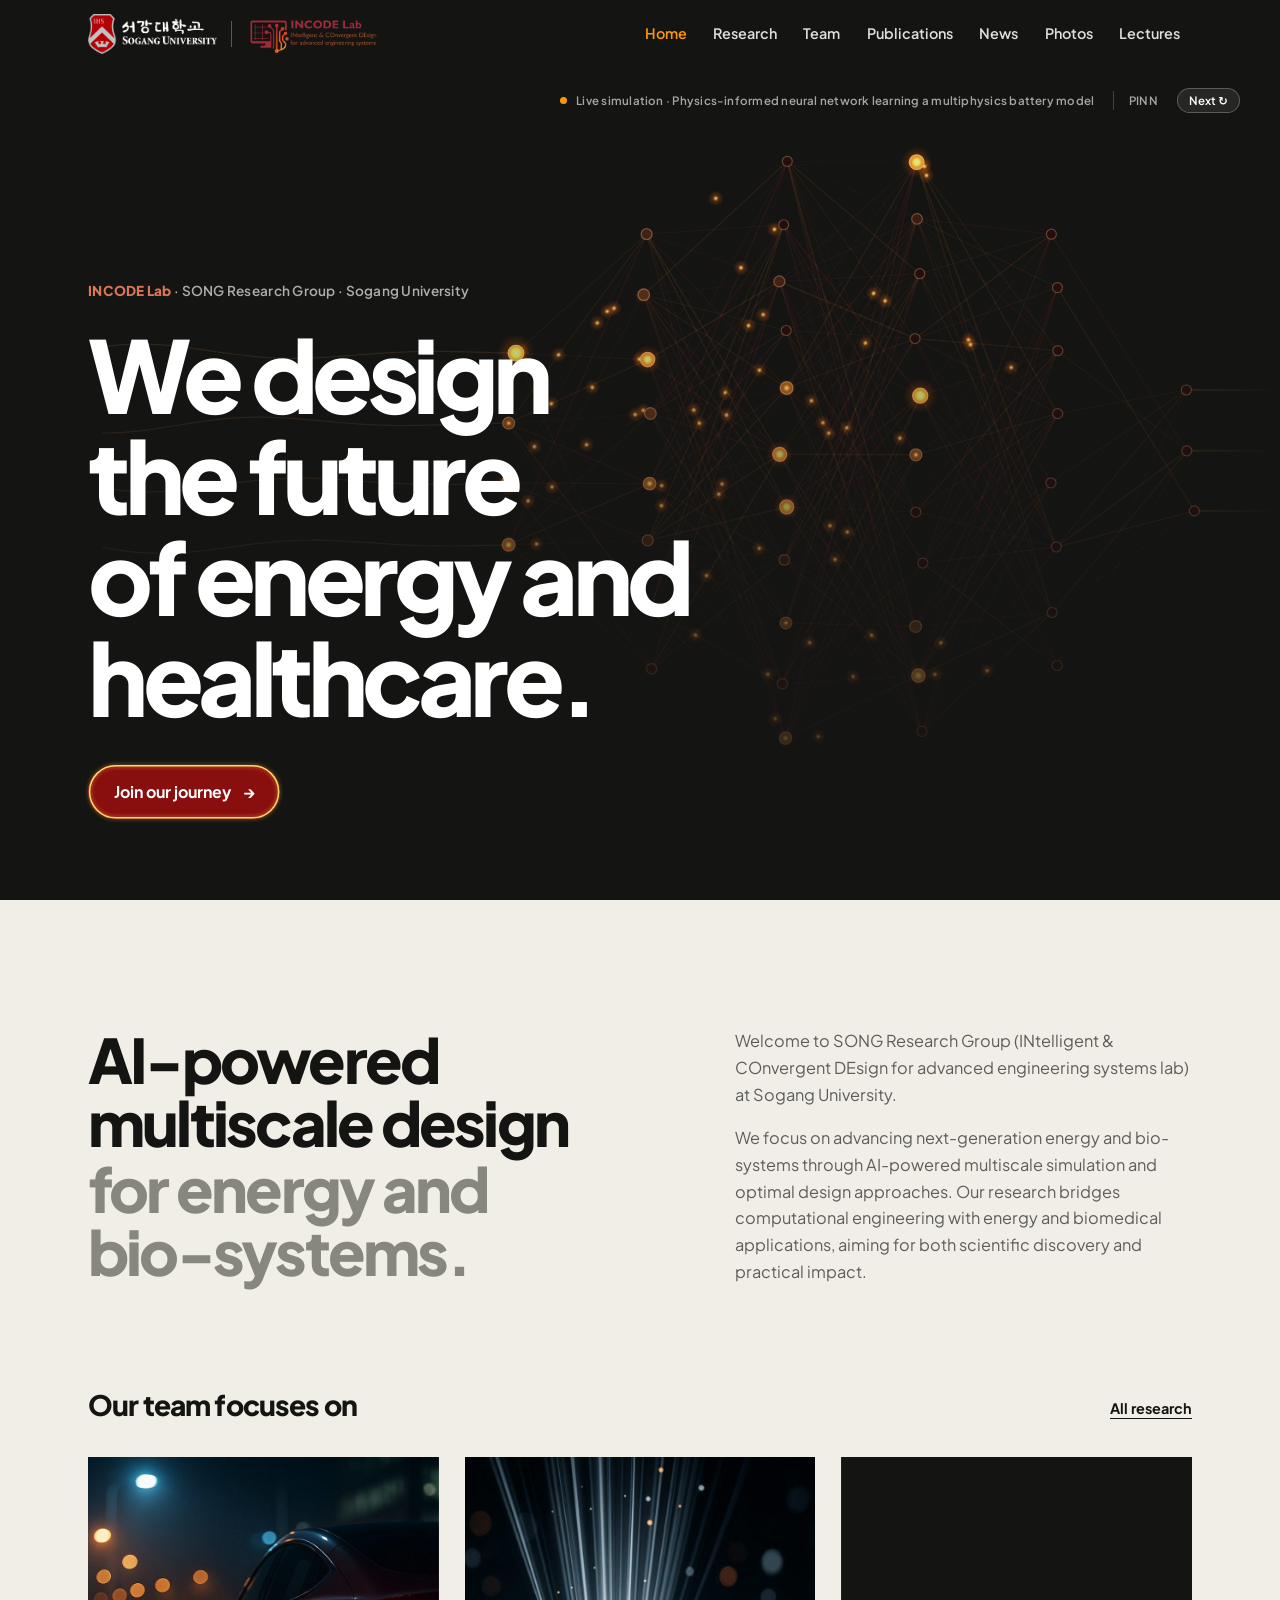
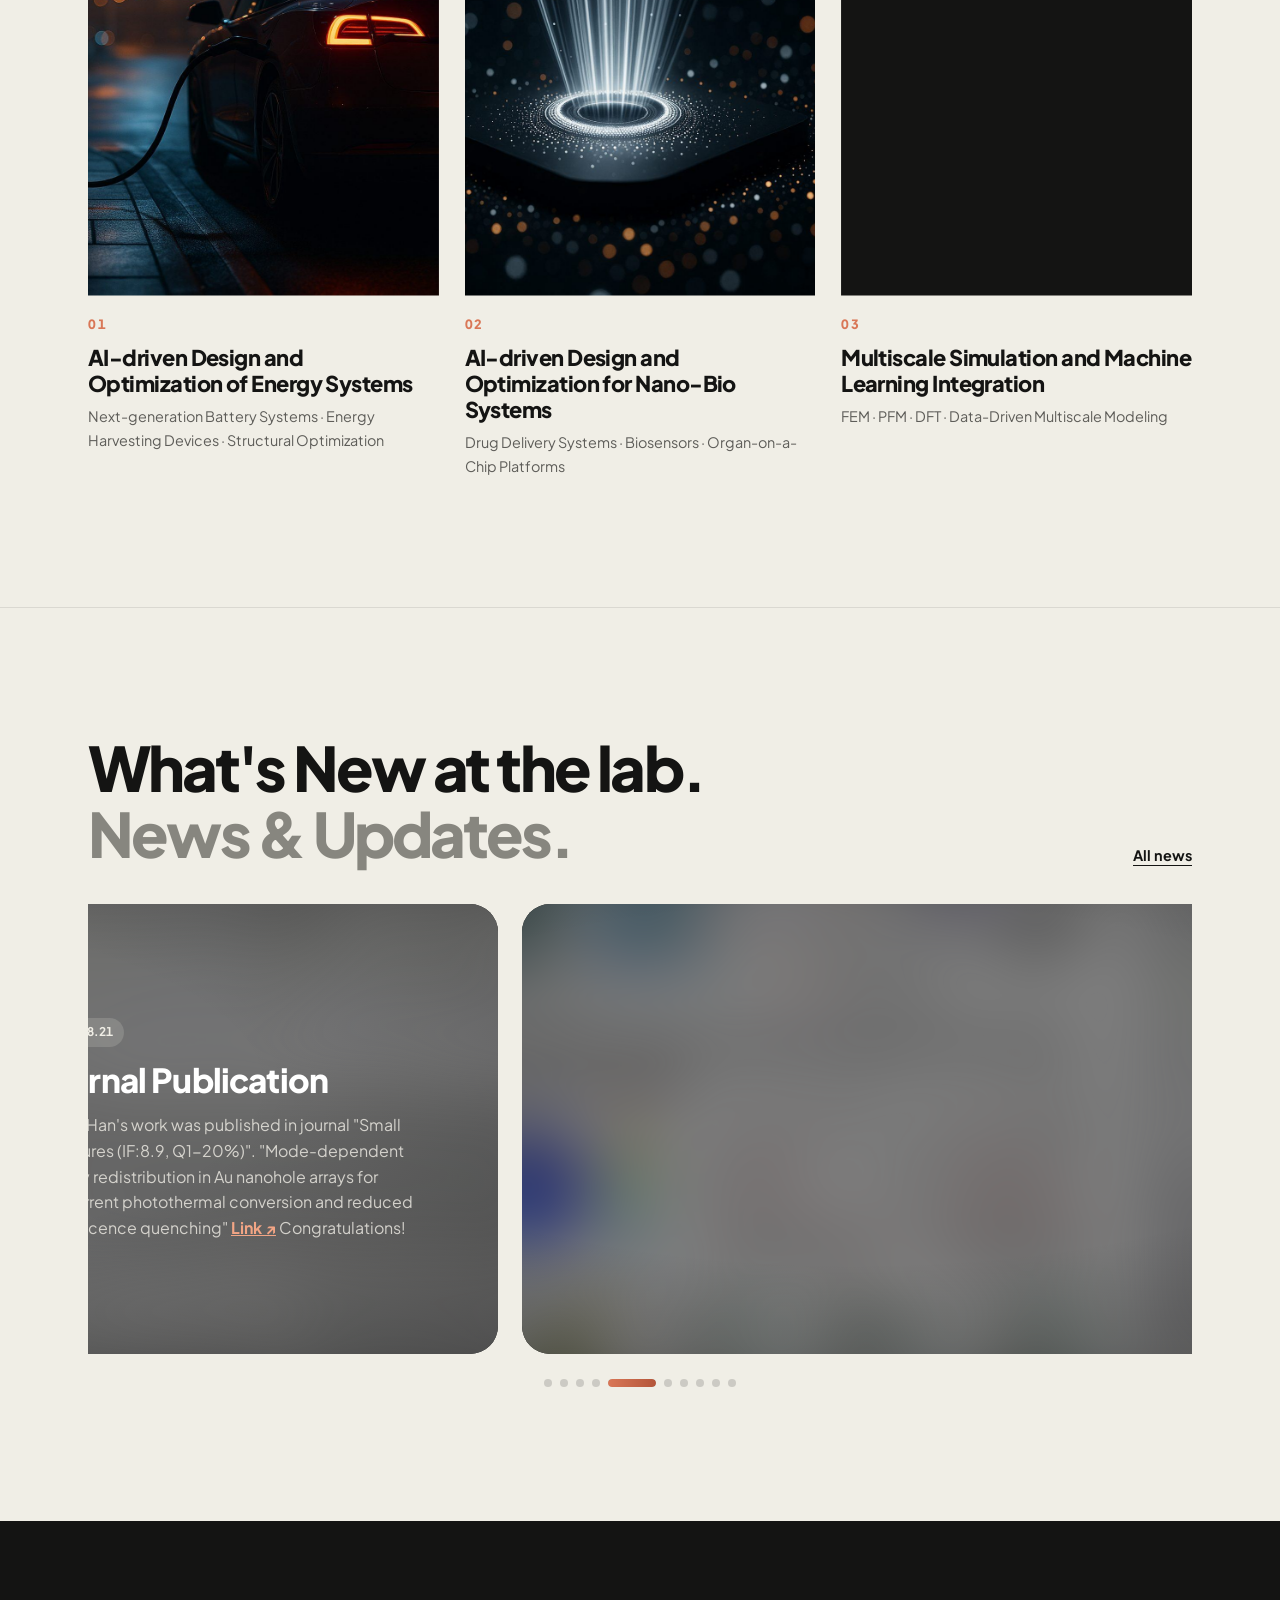
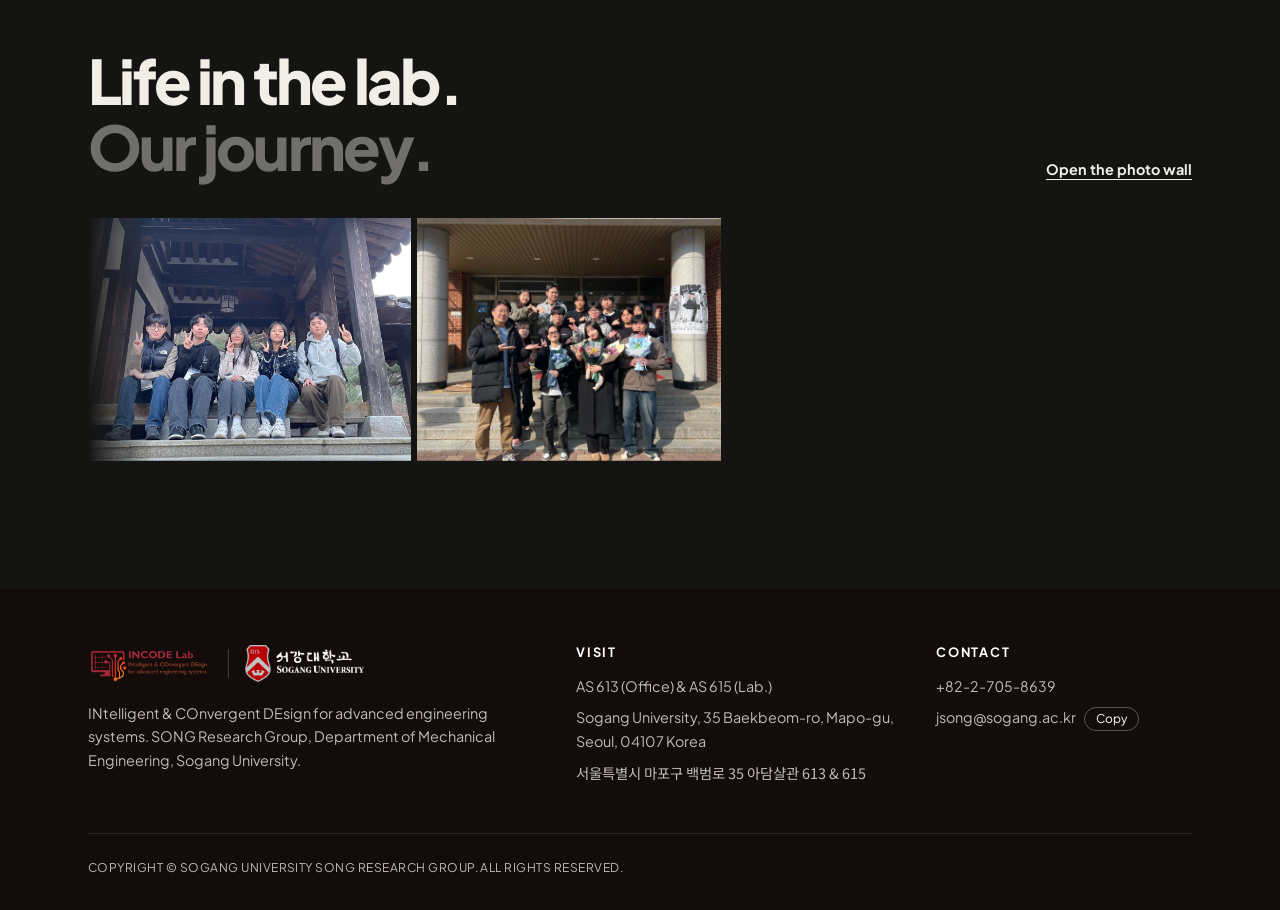
==== commit ef30e90b: "Update version numbers for CSS and JS files" ====
--- a/index.html
+++ b/index.html
@@ -9,7 +9,7 @@
 <link rel="preconnect" href="https://fonts.googleapis.com">
 <link rel="preconnect" href="https://fonts.gstatic.com" crossorigin>
 <link rel="stylesheet" href="https://fonts.googleapis.com/css2?family=Plus+Jakarta+Sans:ital,wght@0,400;0,500;0,600;0,700;0,800;1,400&family=Noto+Sans+KR:wght@400;500;700&display=swap">
-<link rel="stylesheet" href="css/style.css?v=206">
+<link rel="stylesheet" href="css/style.css?v=207">
 </head>
 <body>
 <!--
@@ -197,14 +197,14 @@
 </div>
 
 <!-- 내용 데이터 (여기를 수정하세요) -->
-<script src="data/site.js?v=206"></script>
-<script src="data/research.js?v=206"></script>
-<script src="data/people.js?v=206"></script>
-<script src="data/publications.js?v=206"></script>
-<script src="data/news.js?v=206"></script>
-<script src="data/photos.js?v=206"></script>
+<script src="data/site.js?v=207"></script>
+<script src="data/research.js?v=207"></script>
+<script src="data/people.js?v=207"></script>
+<script src="data/publications.js?v=207"></script>
+<script src="data/news.js?v=207"></script>
+<script src="data/photos.js?v=207"></script>
 <!-- 사이트 동작 코드 (디자인/코드를 바꾸면 ?v= 숫자를 하나 올려 주세요. 방문자 브라우저가 새 파일을 받아요) -->
-<script src="js/scenes.js?v=206"></script>
-<script src="js/app.js?v=206"></script>
+<script src="js/scenes.js?v=207"></script>
+<script src="js/app.js?v=207"></script>
 </body>
 </html>
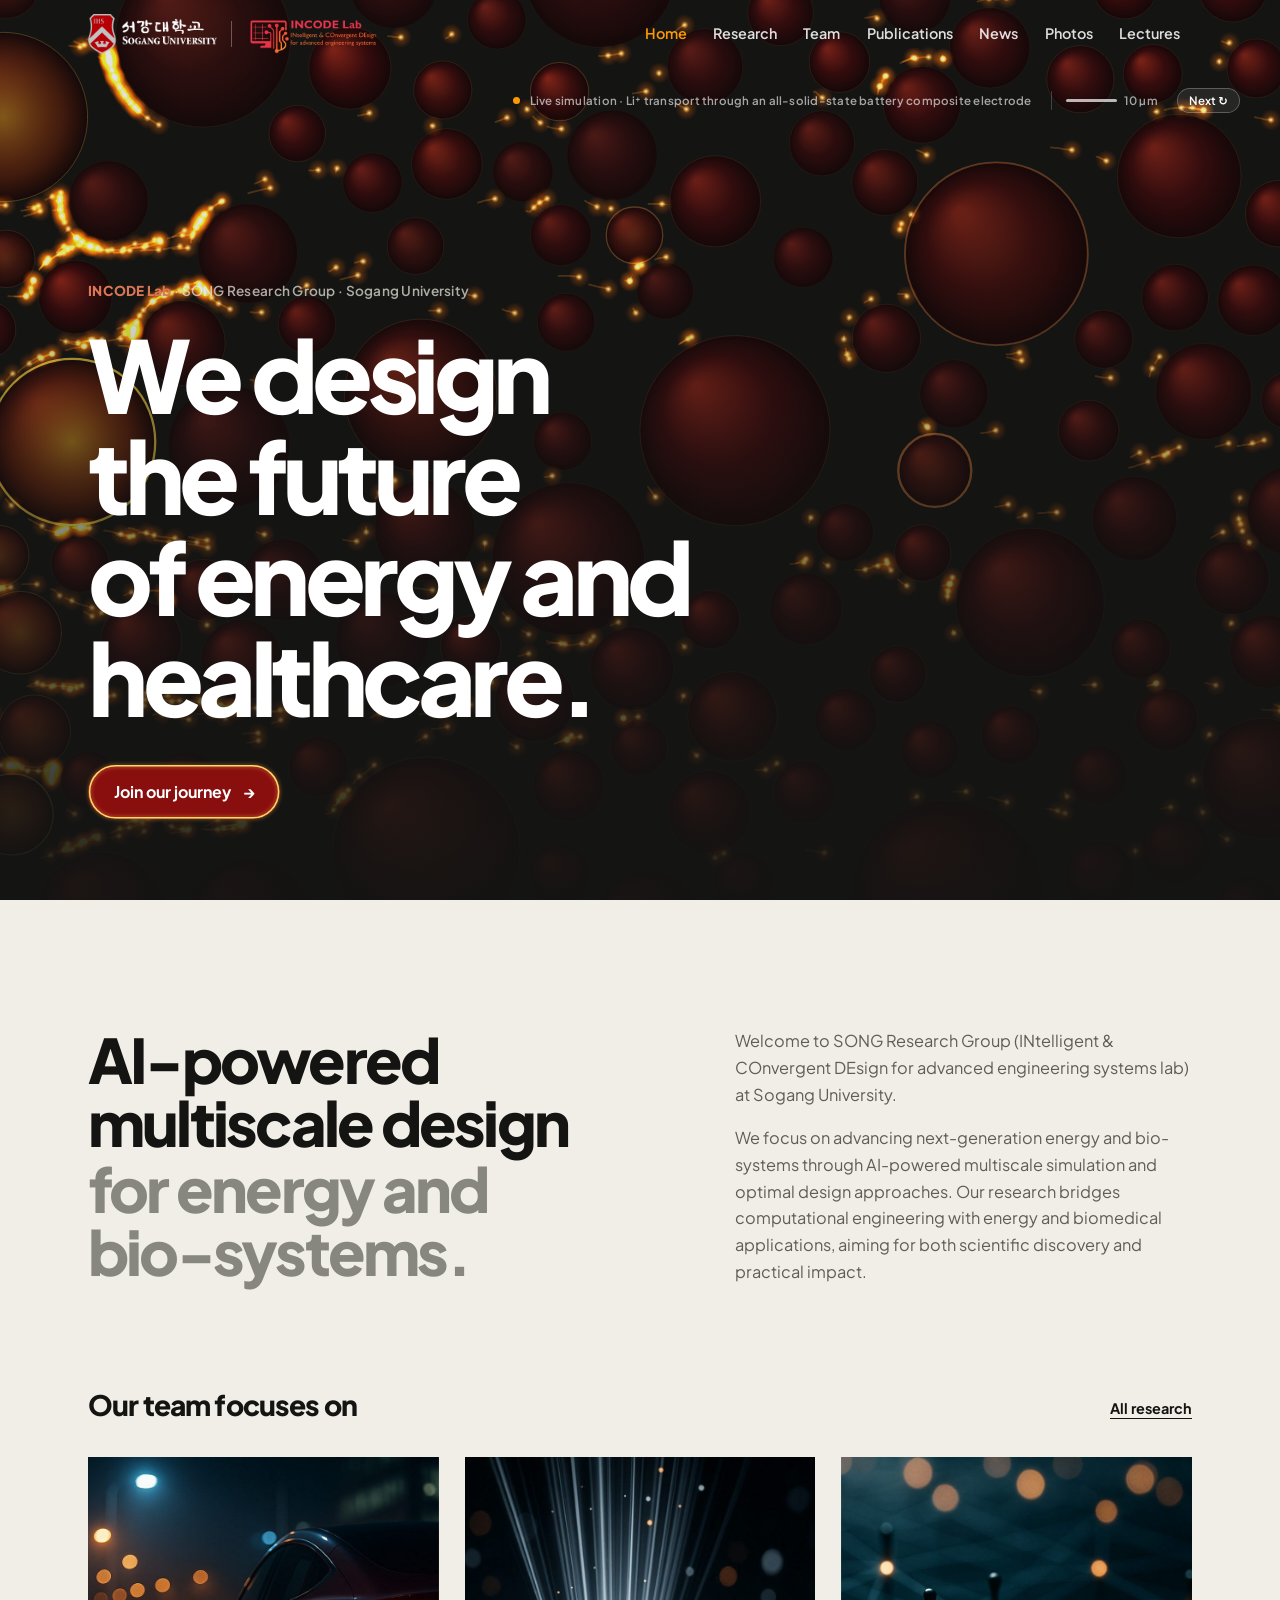
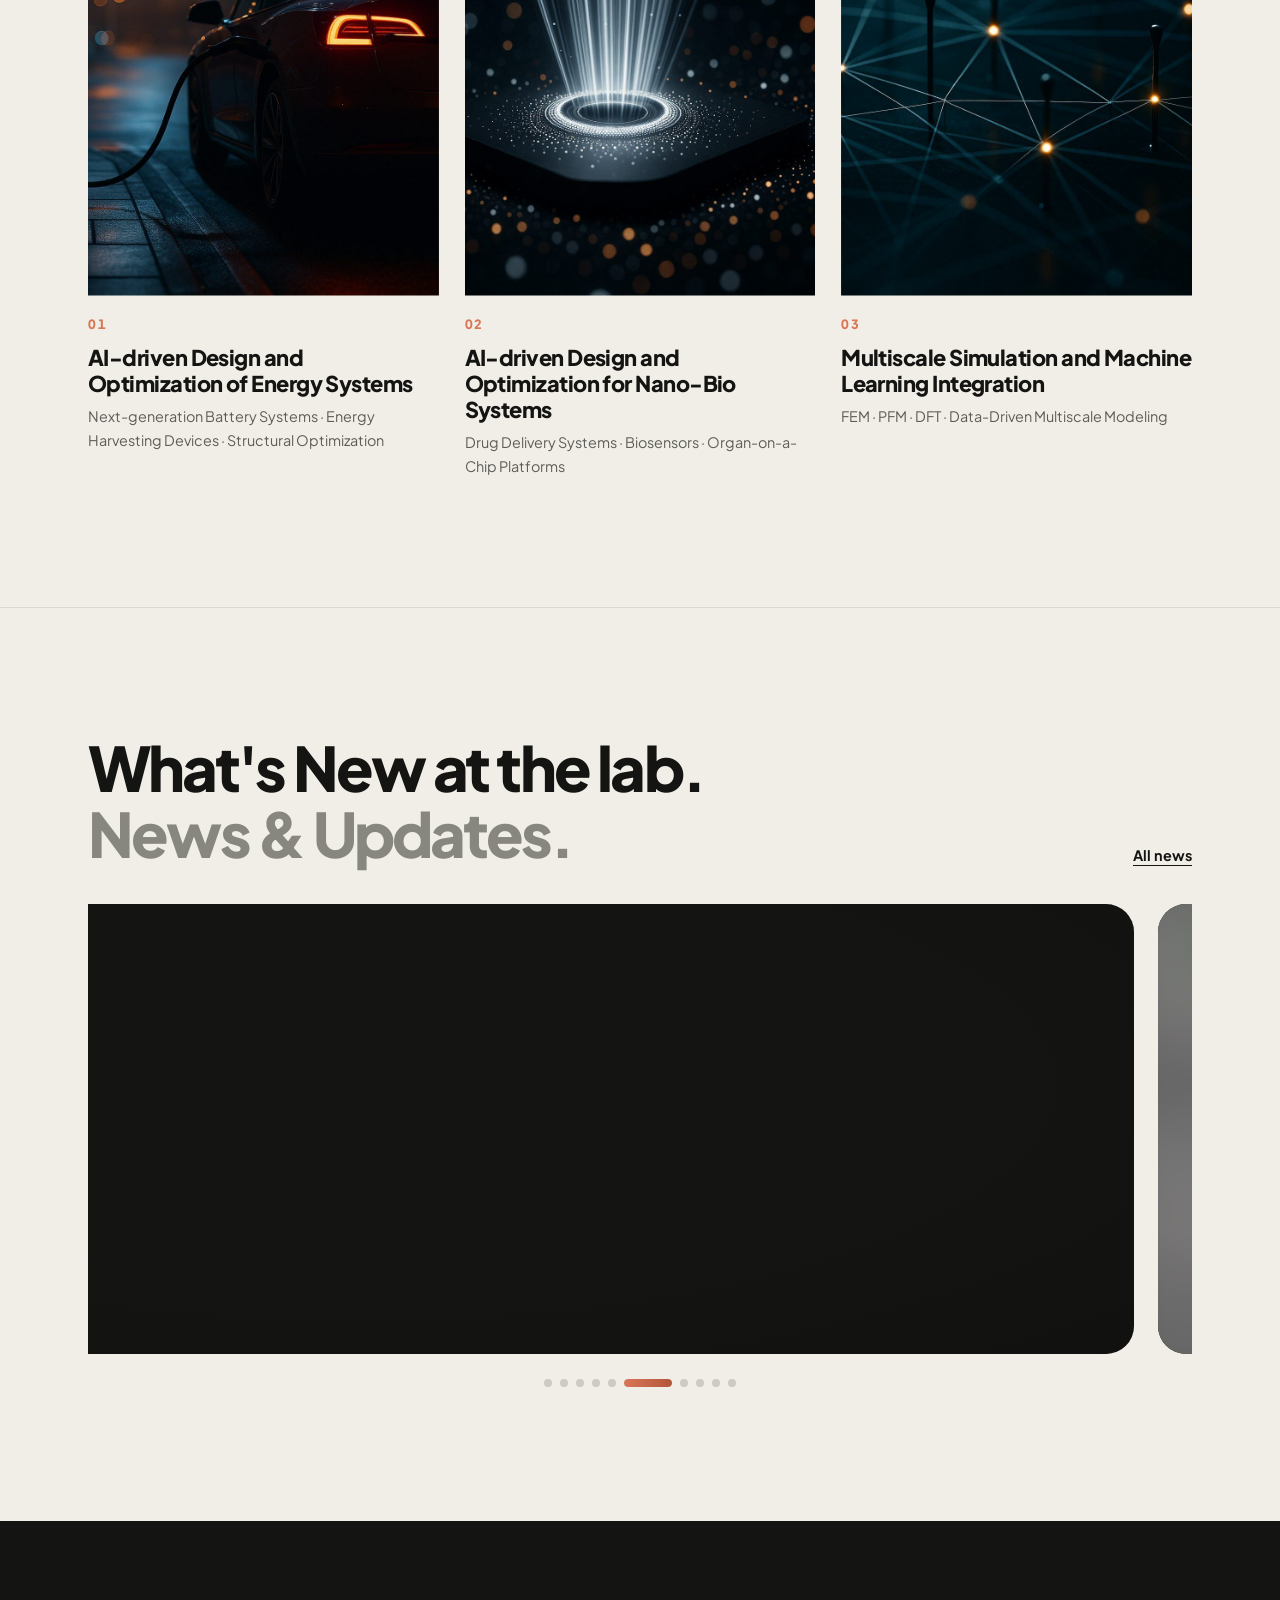
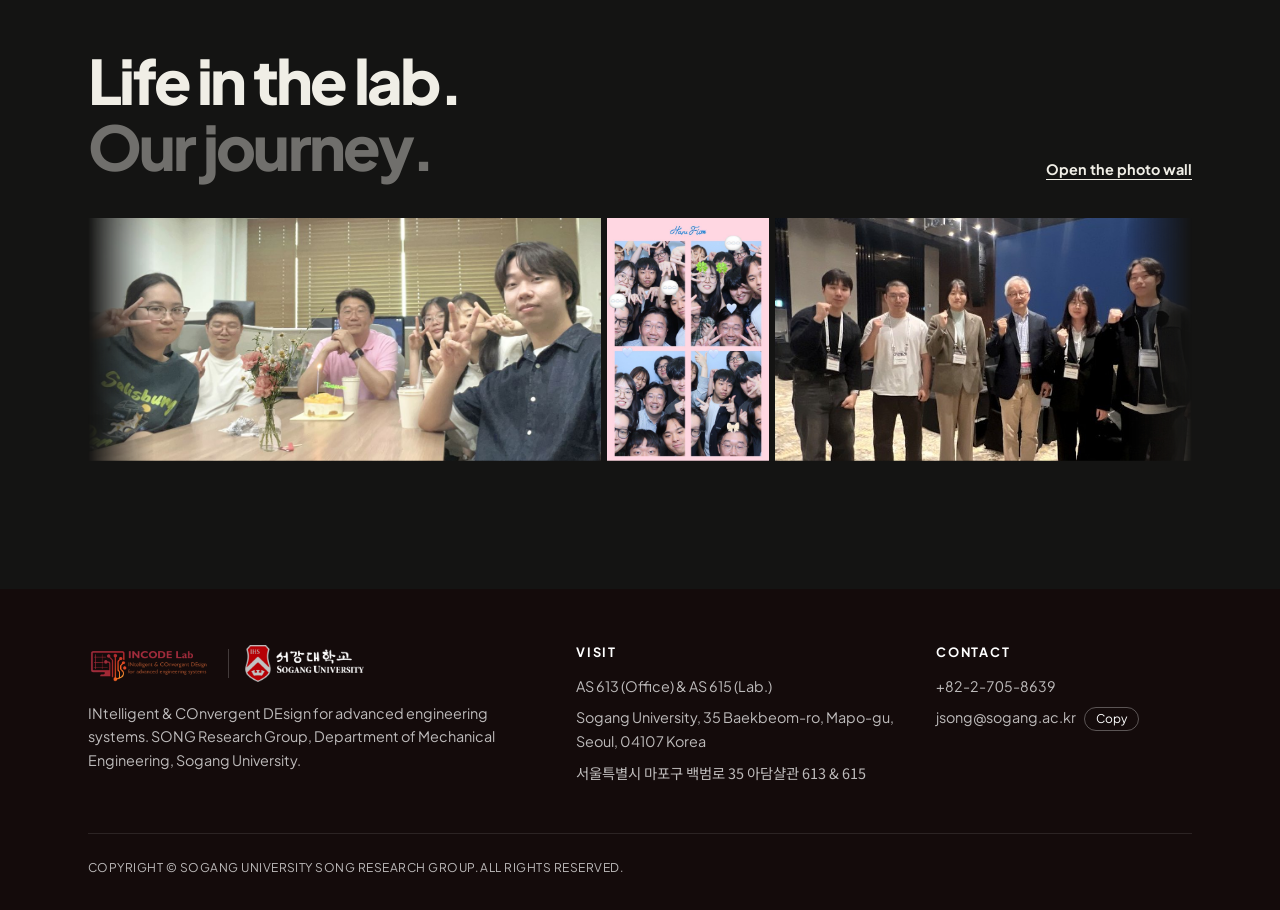
==== commit 4f3b414d: "Update favicon and logo image references" ====
--- a/index.html
+++ b/index.html
@@ -5,7 +5,7 @@
 <meta name="viewport" content="width=device-width, initial-scale=1, viewport-fit=cover">
 <title>INCODE Lab · Sogang</title>
 <meta name="description" content="INCODE Lab (SONG Research Group), Department of Mechanical Engineering, Sogang University. AI-powered multiscale design of energy, nano-bio and intelligent engineering systems.">
-<link rel="icon" href="img/logos/incode.png">
+<link rel="icon" href="img/logos/favicon-crest.png">
 <link rel="preconnect" href="https://fonts.googleapis.com">
 <link rel="preconnect" href="https://fonts.gstatic.com" crossorigin>
 <link rel="stylesheet" href="https://fonts.googleapis.com/css2?family=Plus+Jakarta+Sans:ital,wght@0,400;0,500;0,600;0,700;0,800;1,400&family=Noto+Sans+KR:wght@400;500;700&display=swap">
@@ -19,7 +19,7 @@
 <header class="top" id="top">
   <div class="wrap bar">
     <a class="brand" href="#home" aria-label="INCODE Lab home">
-      <img class="sogang" src="img/logos/sogang.png" alt="Sogang University"><span class="sep"></span><img src="img/logos/incode.png" alt="INCODE Lab">
+      <img class="sogang" src="img/logos/sogang.png" alt="Sogang University"><span class="sep"></span><img src="img/logos/incode-dark.png" alt="INCODE Lab">
     </a>
     <button class="menu-btn" id="menuBtn" type="button" aria-expanded="false" aria-controls="nav">Menu</button>
     <nav class="nav" id="nav" aria-label="Pages">
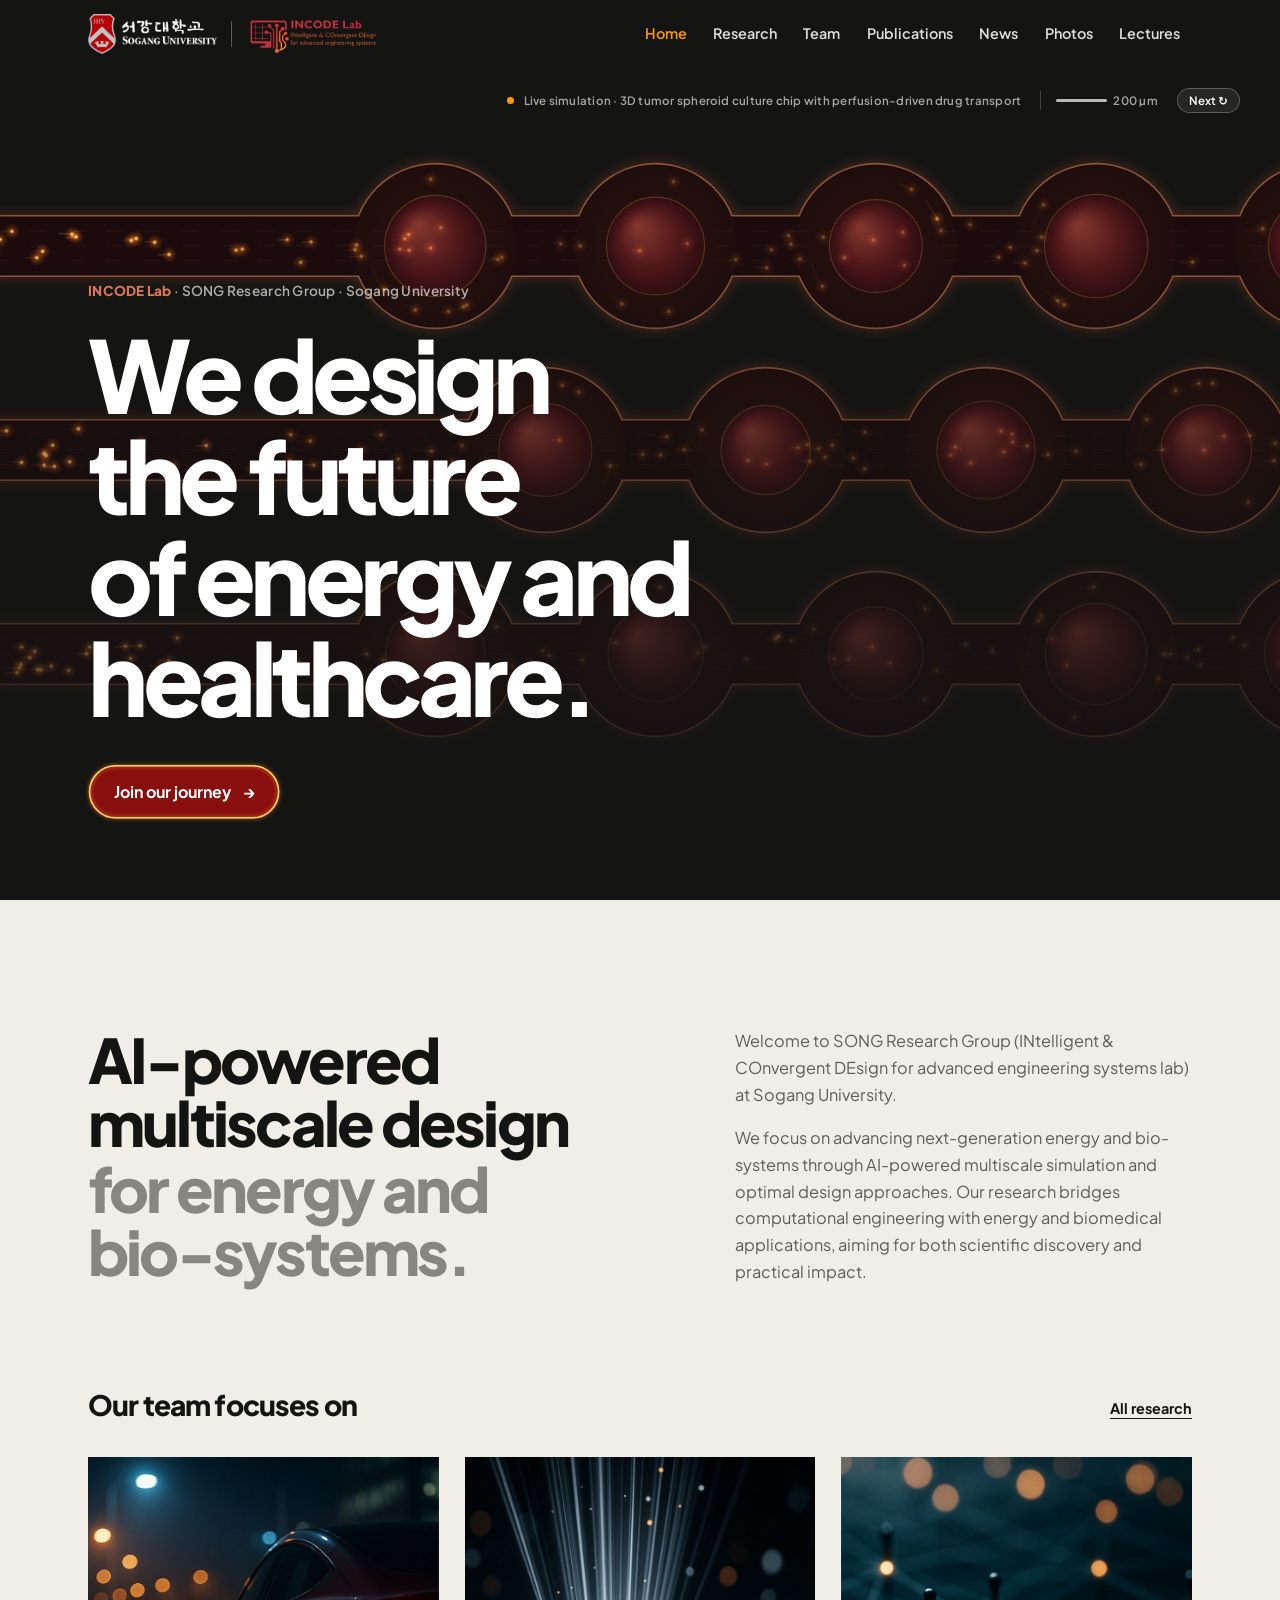
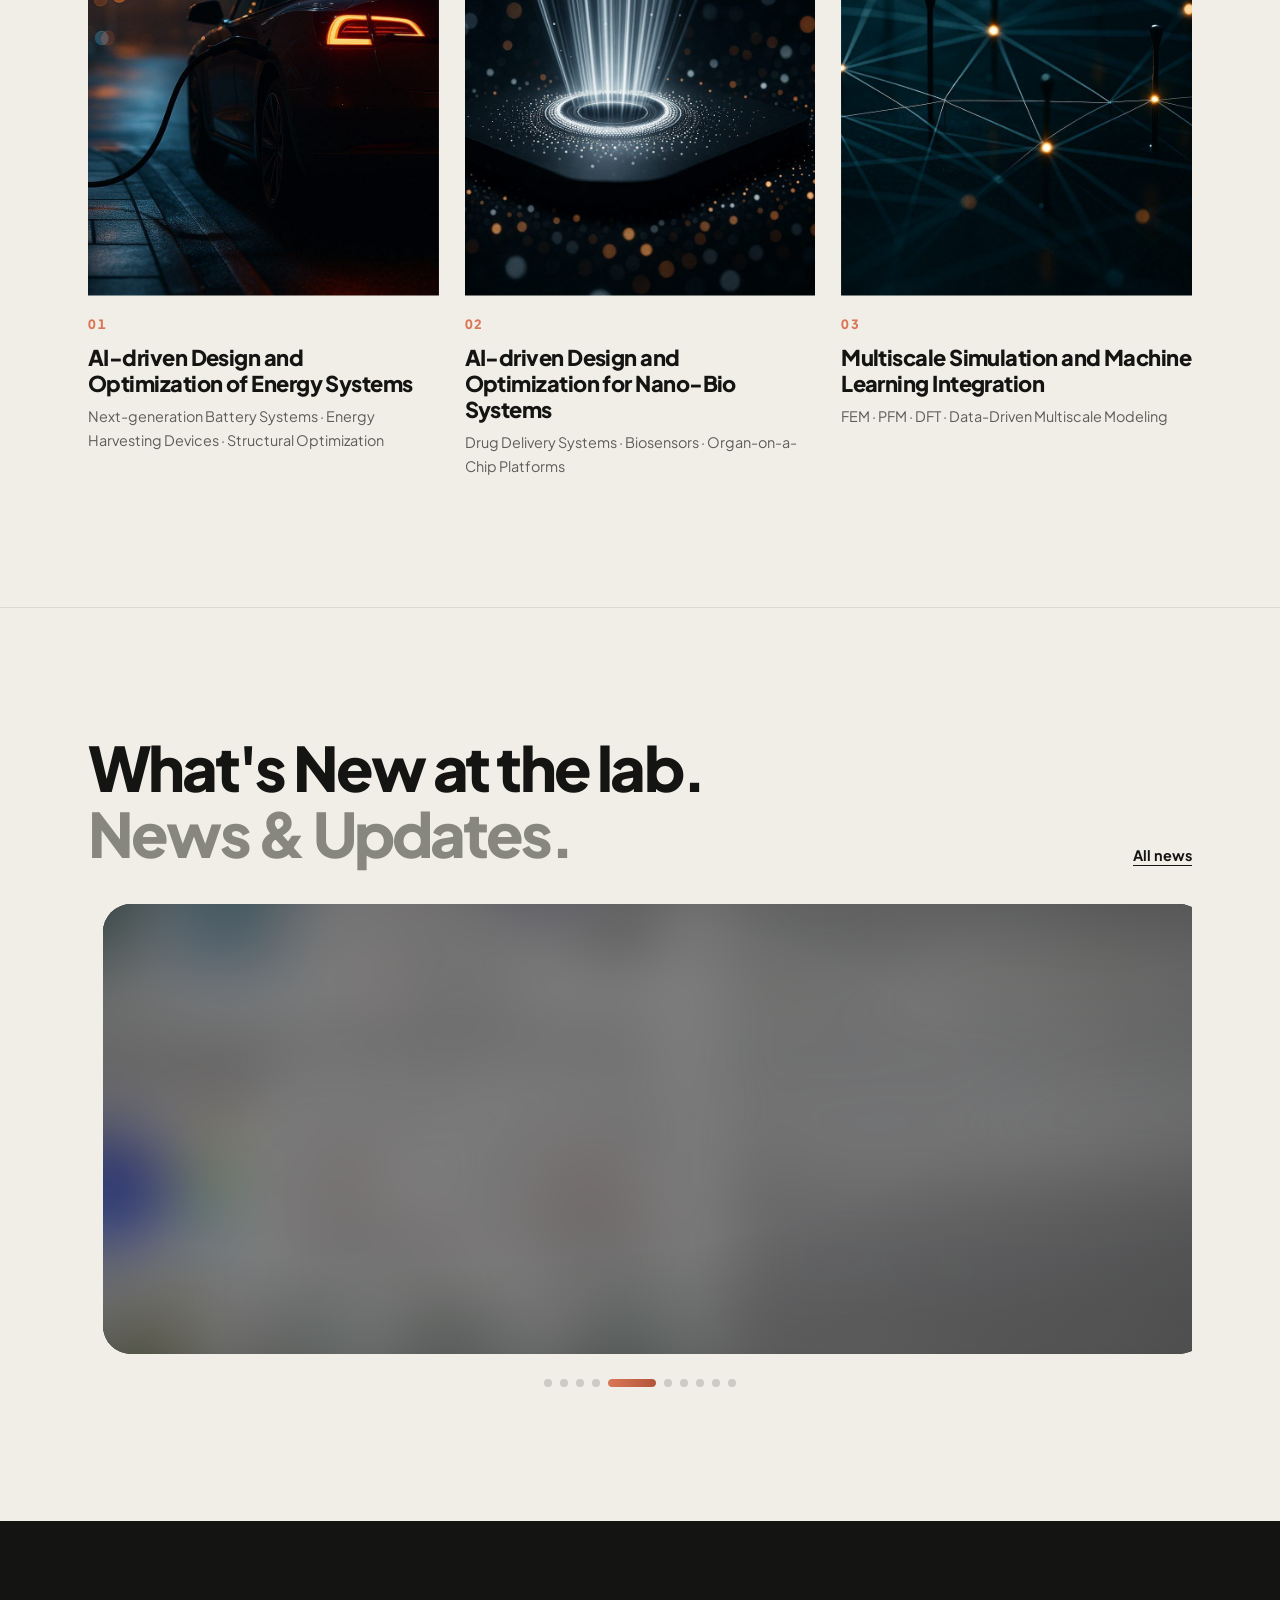
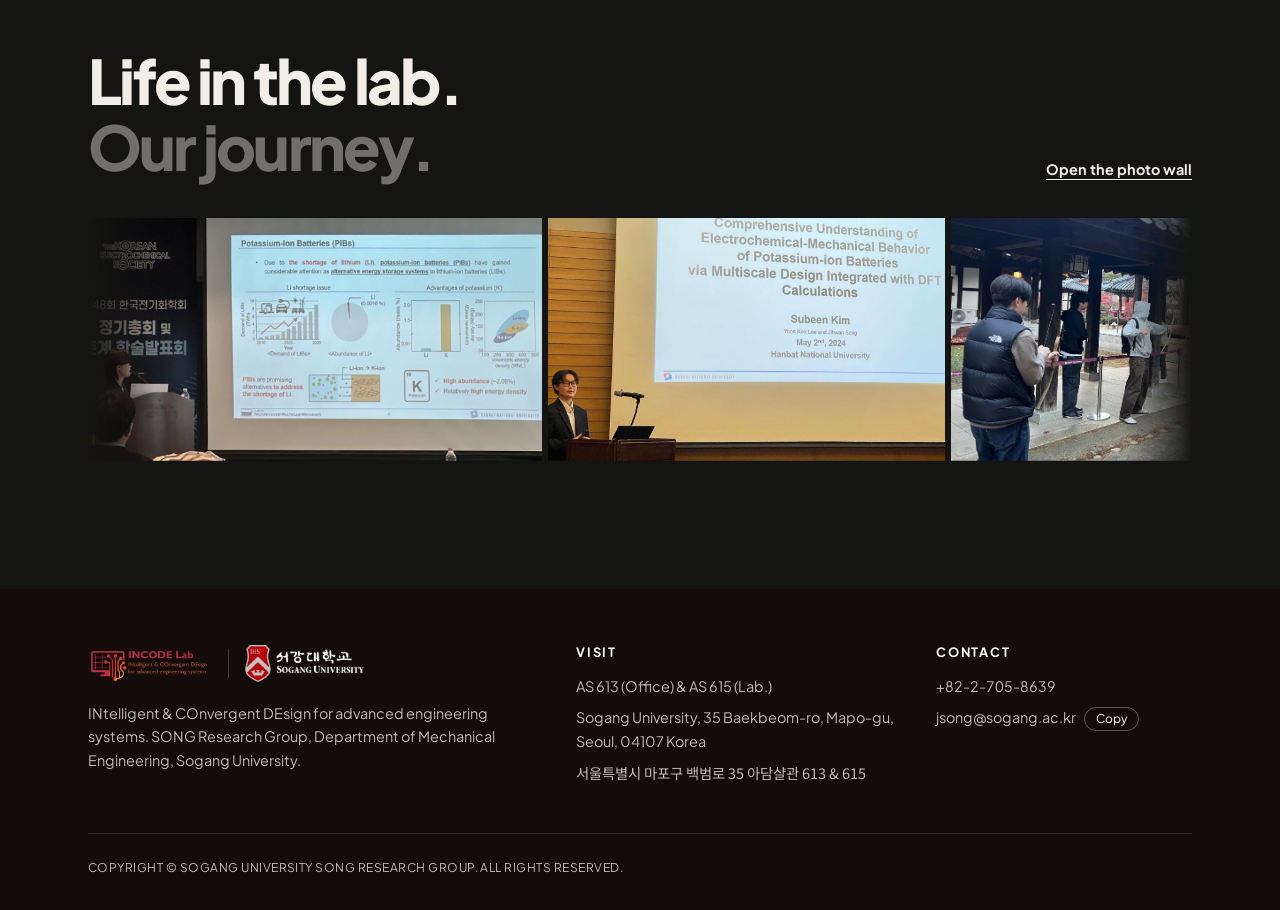
==== commit 6bb75992: "Update INCODE Lab logo to dark version" ====
--- a/index.html
+++ b/index.html
@@ -167,7 +167,7 @@
   <div class="wrap">
     <div class="cols">
       <div>
-        <div class="logos"><img src="img/logos/incode.png" alt="INCODE Lab"><span class="sep"></span><img src="img/logos/sogang.png" alt="Sogang University"></div>
+        <div class="logos"><img src="img/logos/incode-dark.png" alt="INCODE Lab"><span class="sep"></span><img src="img/logos/sogang.png" alt="Sogang University"></div>
         <p class="about">INtelligent &amp; COnvergent DEsign for advanced engineering systems. SONG Research Group, Department of Mechanical Engineering, Sogang University.</p>
       </div>
       <div>
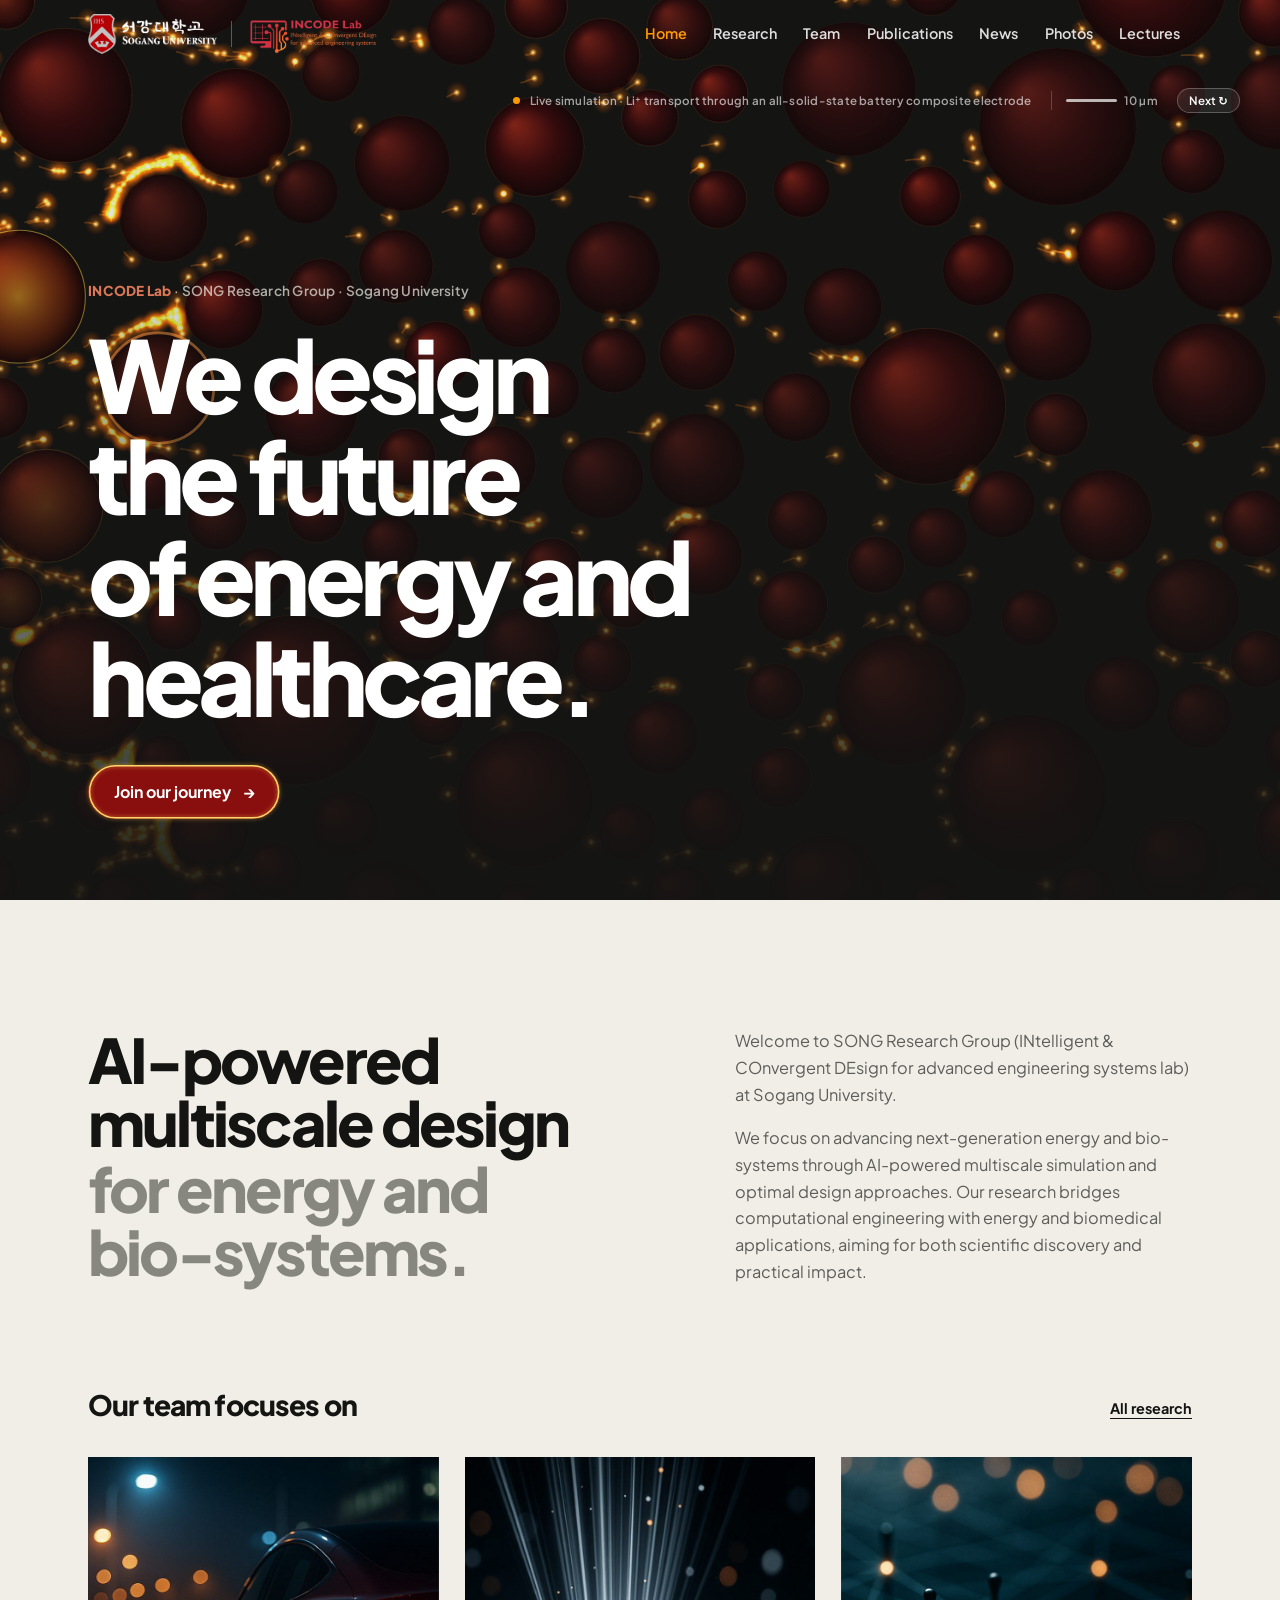
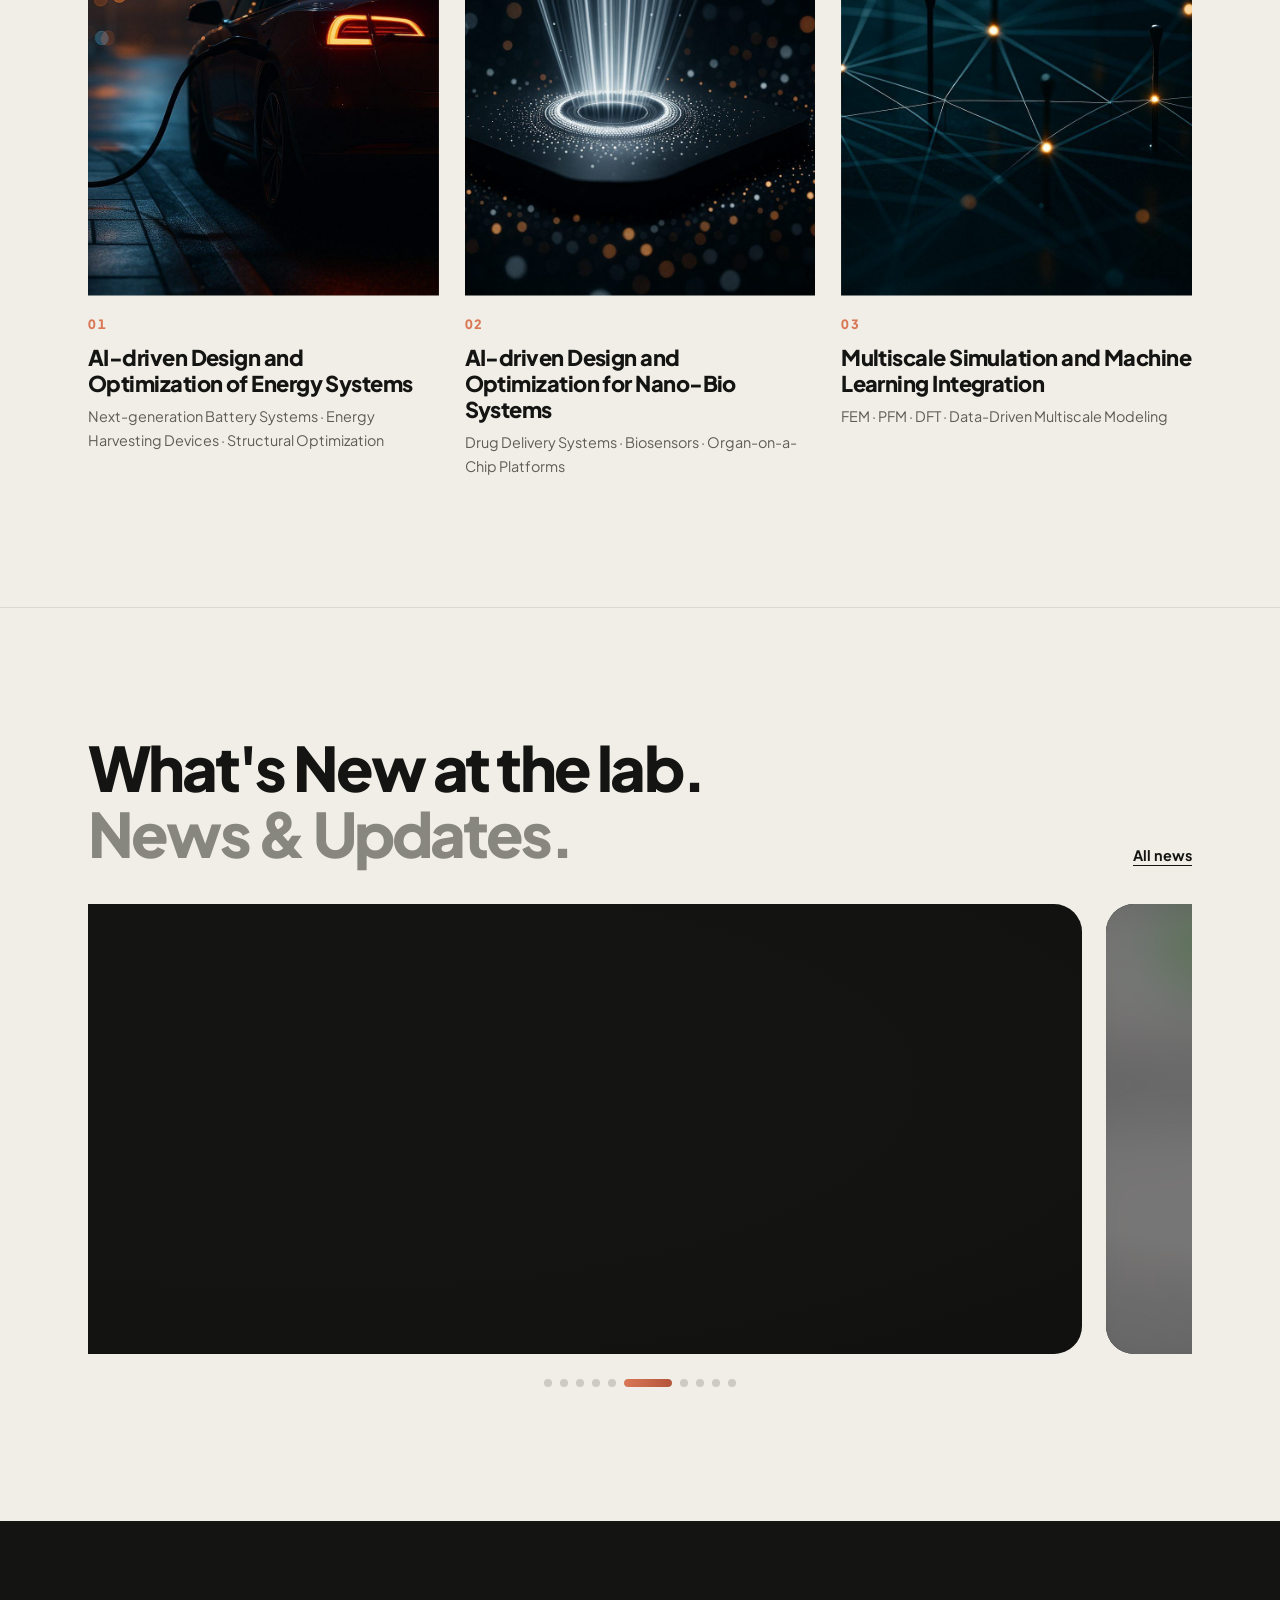
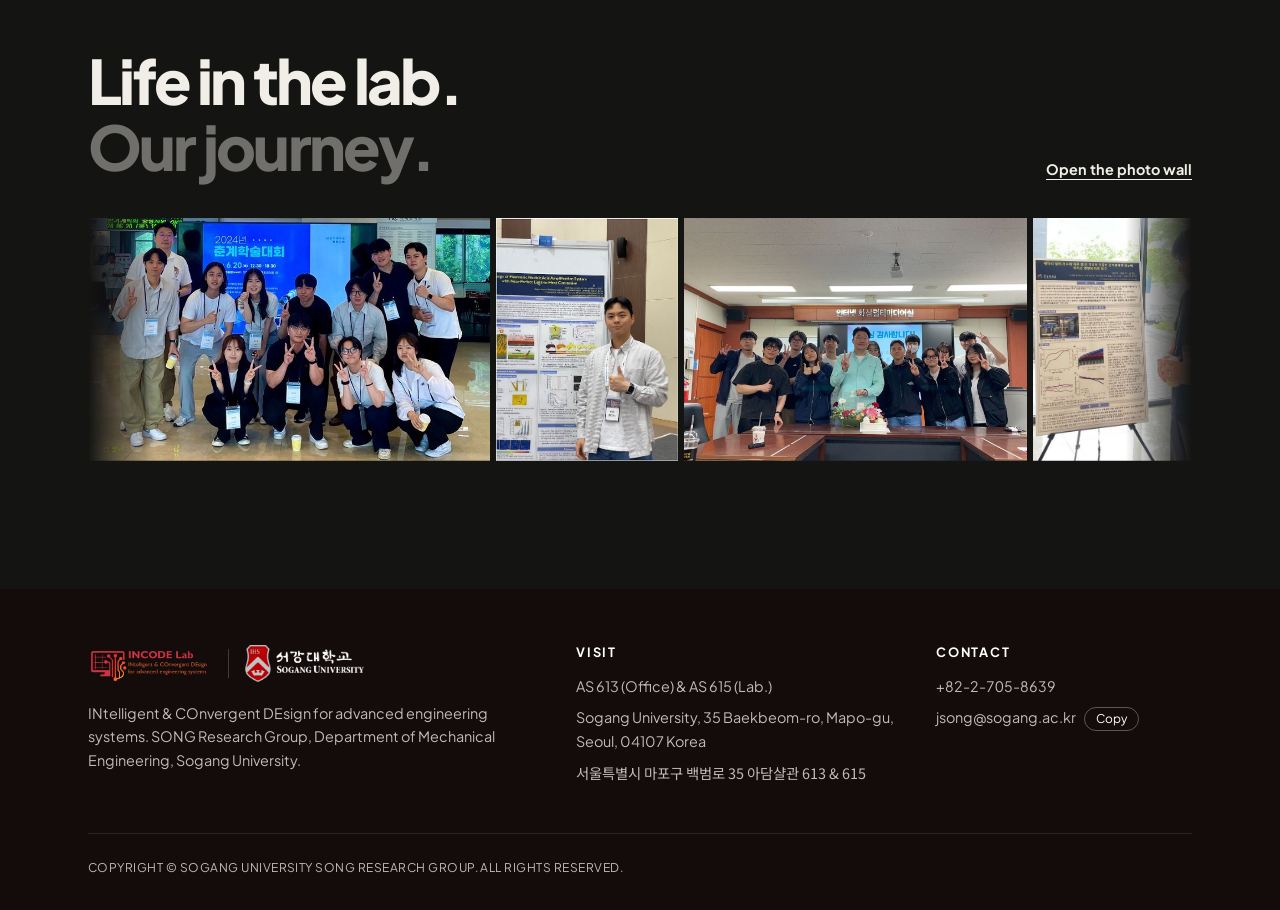
==== commit 7bfbaff3: "Update stylesheet and script version numbers to 208" ====
--- a/index.html
+++ b/index.html
@@ -9,7 +9,7 @@
 <link rel="preconnect" href="https://fonts.googleapis.com">
 <link rel="preconnect" href="https://fonts.gstatic.com" crossorigin>
 <link rel="stylesheet" href="https://fonts.googleapis.com/css2?family=Plus+Jakarta+Sans:ital,wght@0,400;0,500;0,600;0,700;0,800;1,400&family=Noto+Sans+KR:wght@400;500;700&display=swap">
-<link rel="stylesheet" href="css/style.css?v=207">
+<link rel="stylesheet" href="css/style.css?v=208">
 </head>
 <body>
 <!--
@@ -197,14 +197,14 @@
 </div>
 
 <!-- 내용 데이터 (여기를 수정하세요) -->
-<script src="data/site.js?v=207"></script>
-<script src="data/research.js?v=207"></script>
-<script src="data/people.js?v=207"></script>
-<script src="data/publications.js?v=207"></script>
-<script src="data/news.js?v=207"></script>
-<script src="data/photos.js?v=207"></script>
+<script src="data/site.js?v=208"></script>
+<script src="data/research.js?v=208"></script>
+<script src="data/people.js?v=208"></script>
+<script src="data/publications.js?v=208"></script>
+<script src="data/news.js?v=208"></script>
+<script src="data/photos.js?v=208"></script>
 <!-- 사이트 동작 코드 (디자인/코드를 바꾸면 ?v= 숫자를 하나 올려 주세요. 방문자 브라우저가 새 파일을 받아요) -->
-<script src="js/scenes.js?v=207"></script>
-<script src="js/app.js?v=207"></script>
+<script src="js/scenes.js?v=208"></script>
+<script src="js/app.js?v=208"></script>
 </body>
 </html>
--- a/css/style.css
+++ b/css/style.css
@@ -485,7 +485,7 @@
 .tl .when { font-size: 0.8rem; color: var(--muted); font-weight: 600; }
 .tl .what { font-weight: 700; }
 .tl .sub { font-size: 0.875rem; color: var(--muted); }
-@media (max-width: 860px) { .pi { grid-template-columns: minmax(0, 1fr); } .pi .photo { max-width: 13rem; } .cv { grid-template-columns: minmax(0, 1fr); } }
+@media (max-width: 860px) { .pi { grid-template-columns: minmax(0, 1fr); } .pi .photo { max-width: 11rem; } .cv { grid-template-columns: minmax(0, 1fr); } }
 .group-title { display: flex; align-items: center; gap: 1rem; margin: 3rem 0 1.25rem; font-size: 1.15rem; font-weight: 800; }
 .group-title:first-child { margin-top: 0; }
 .group-title::after { content: ""; flex: 1; height: 1px; background: var(--line); }
@@ -675,3 +675,8 @@
   .person .pill { white-space: normal; }
   .person dl, .person .pubs { grid-column: 1 / -1; }
 }
+
+/* Team page: alumni live in their own view, opened from the "Alumni" button under the banner */
+[data-page="team"]:not(.alumni-view) #t-alumni { display: none; }
+[data-page="team"].alumni-view #t-pi, [data-page="team"].alumni-view #t-researchers { display: none; }
+.alumni-view .subnav button[data-j="t-alumni"] { color: var(--crimson-text); background: color-mix(in srgb, var(--crimson) 9%, transparent); }
